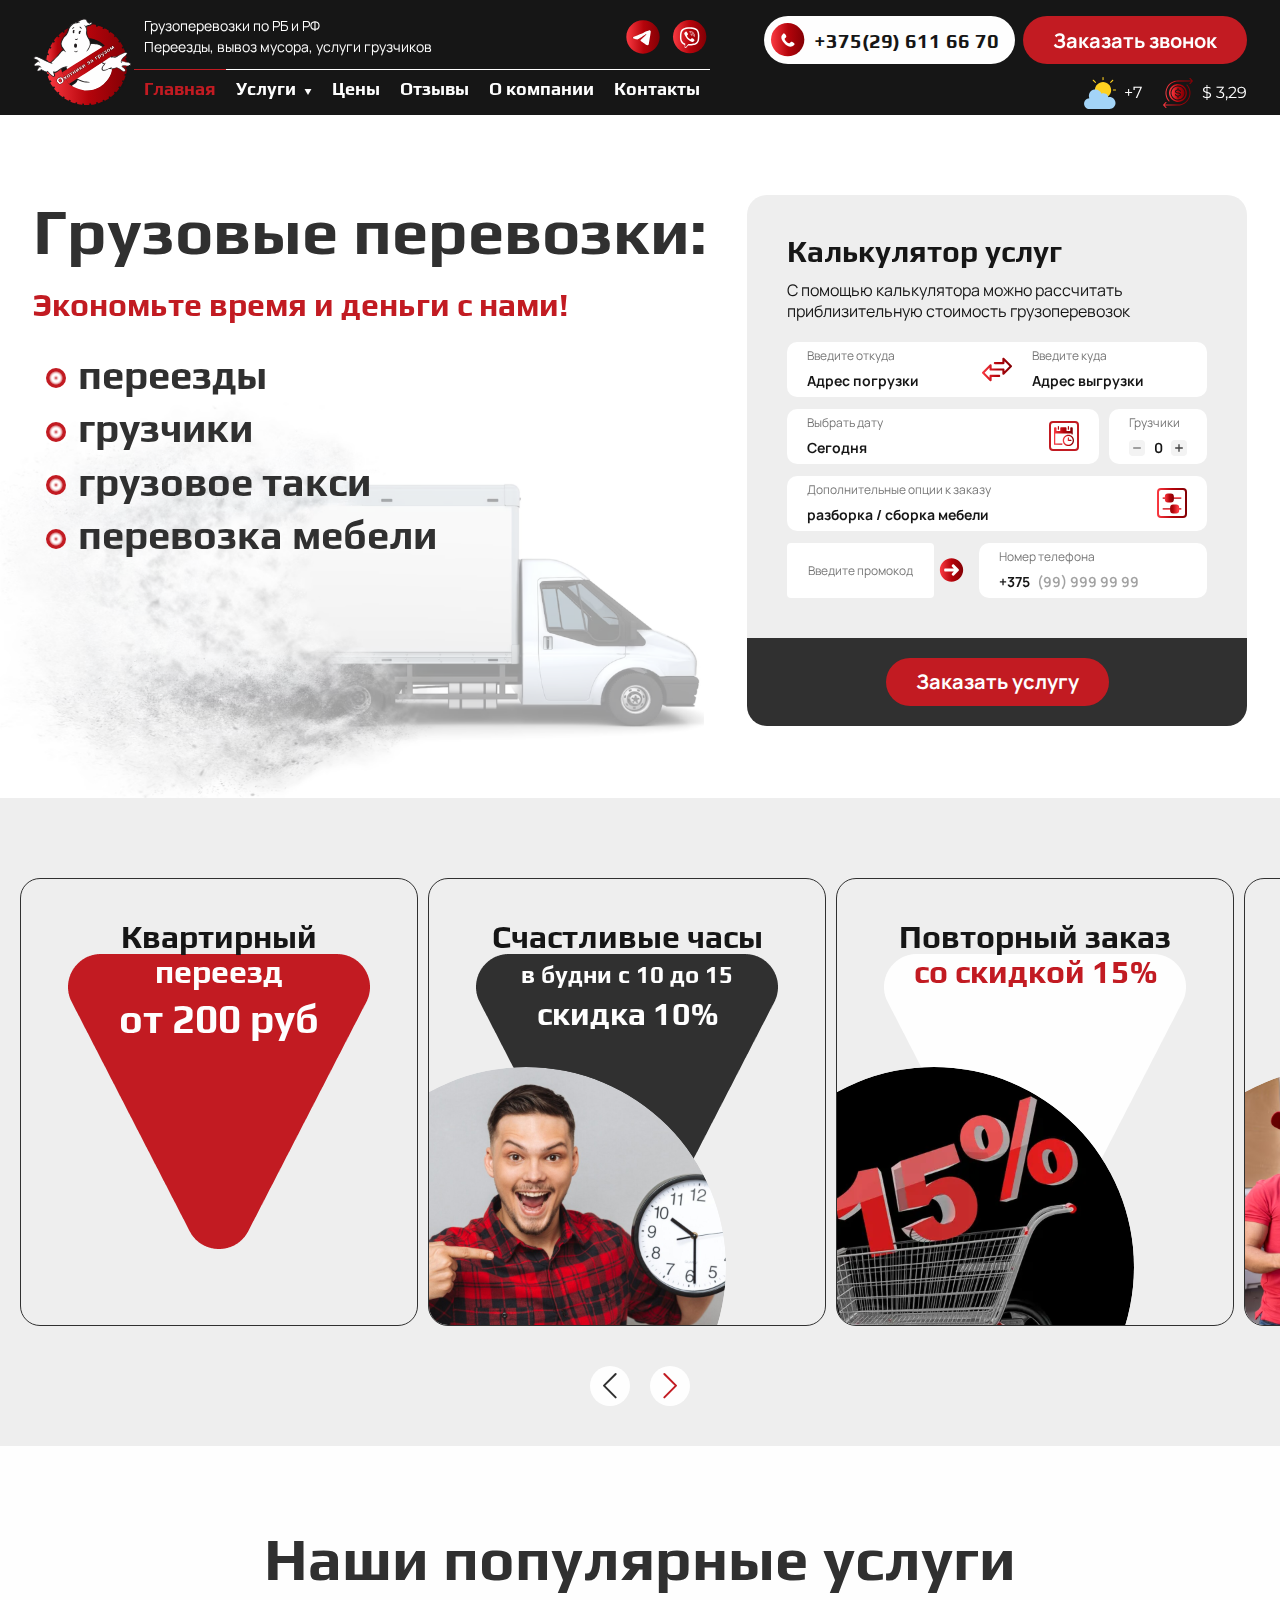
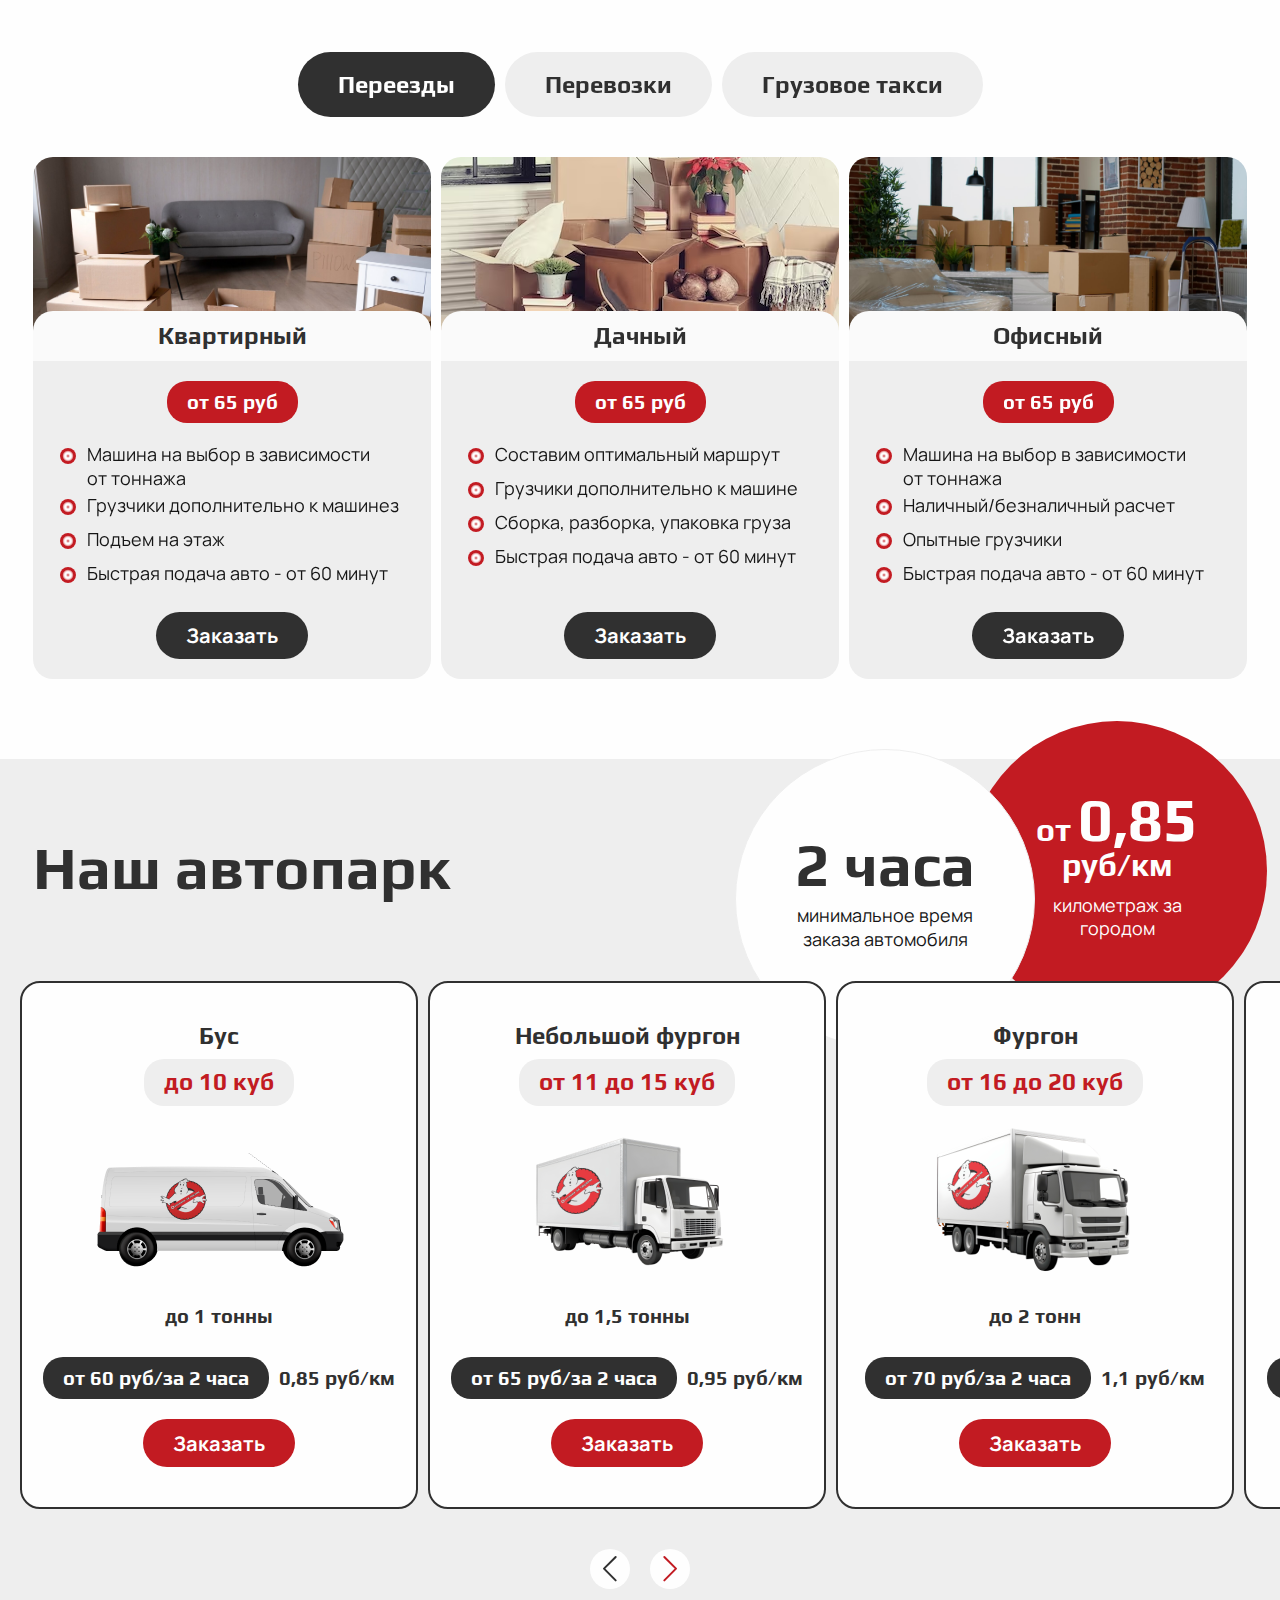
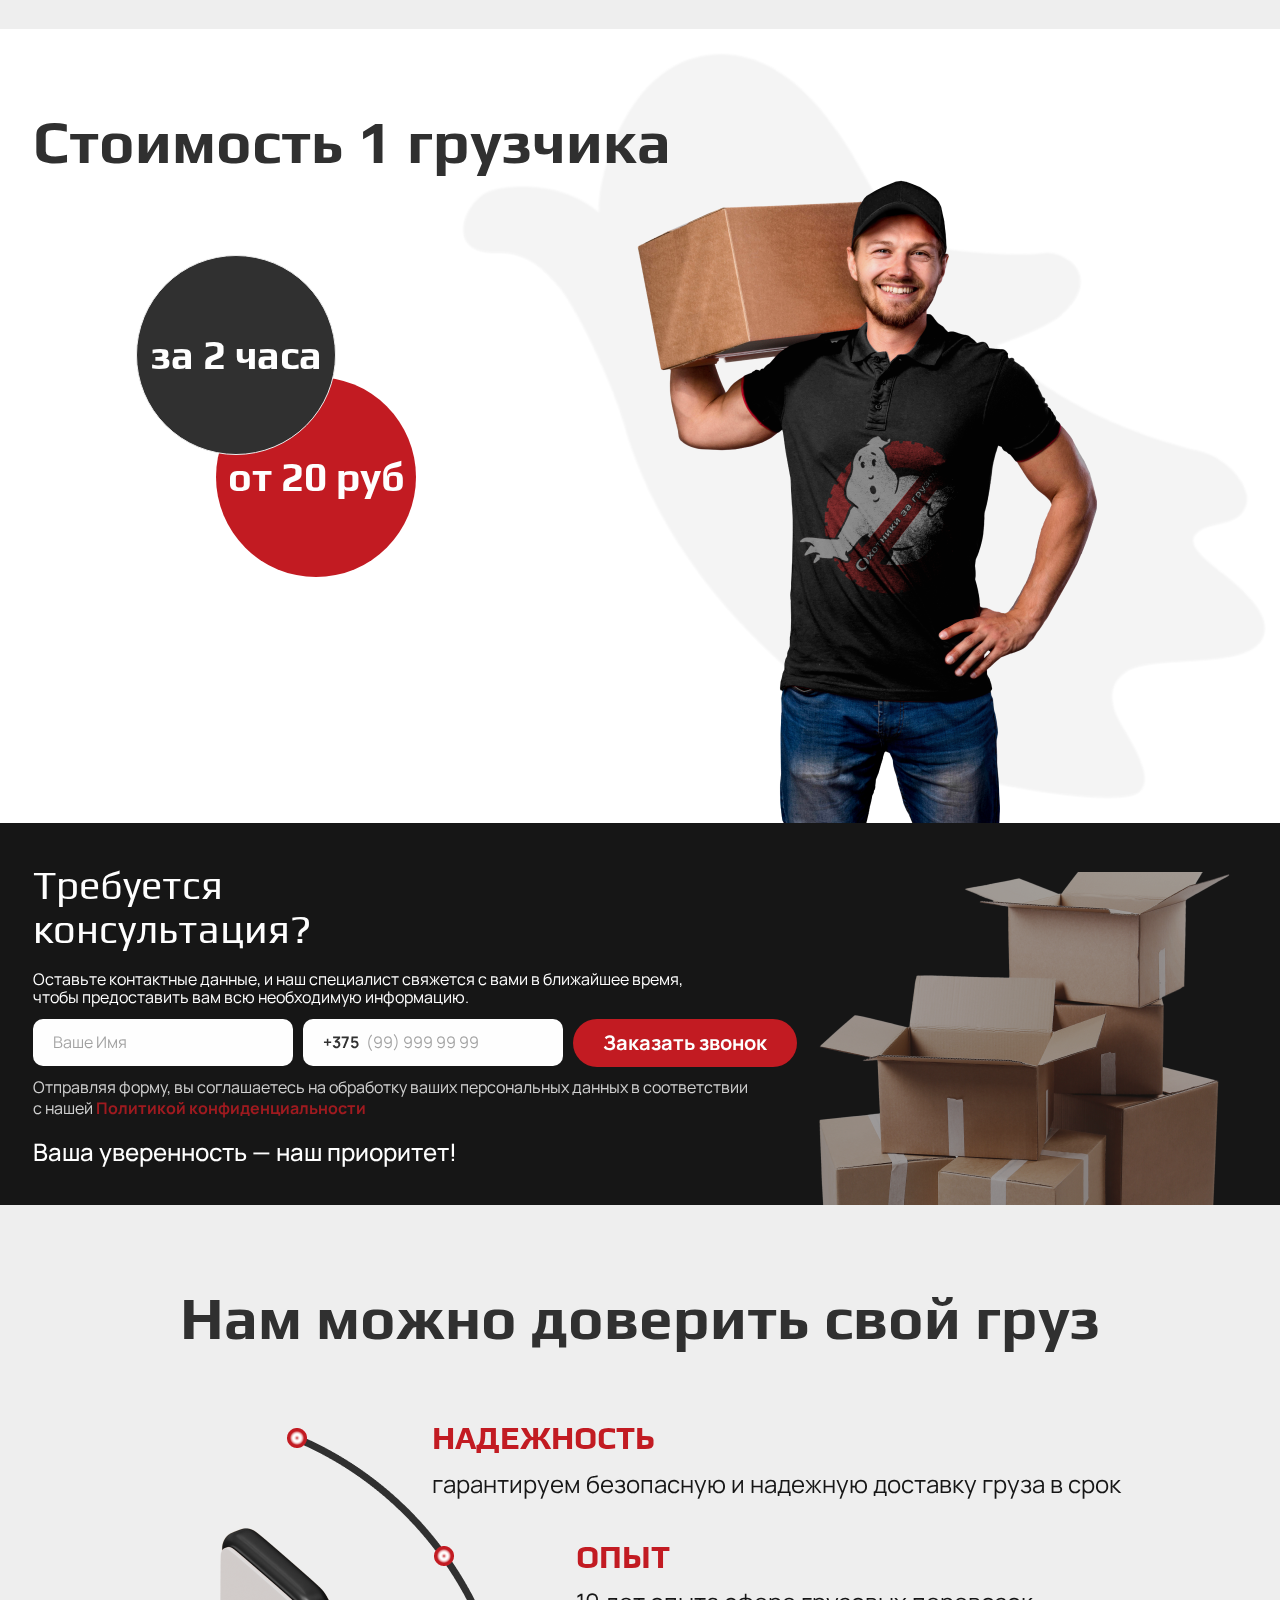
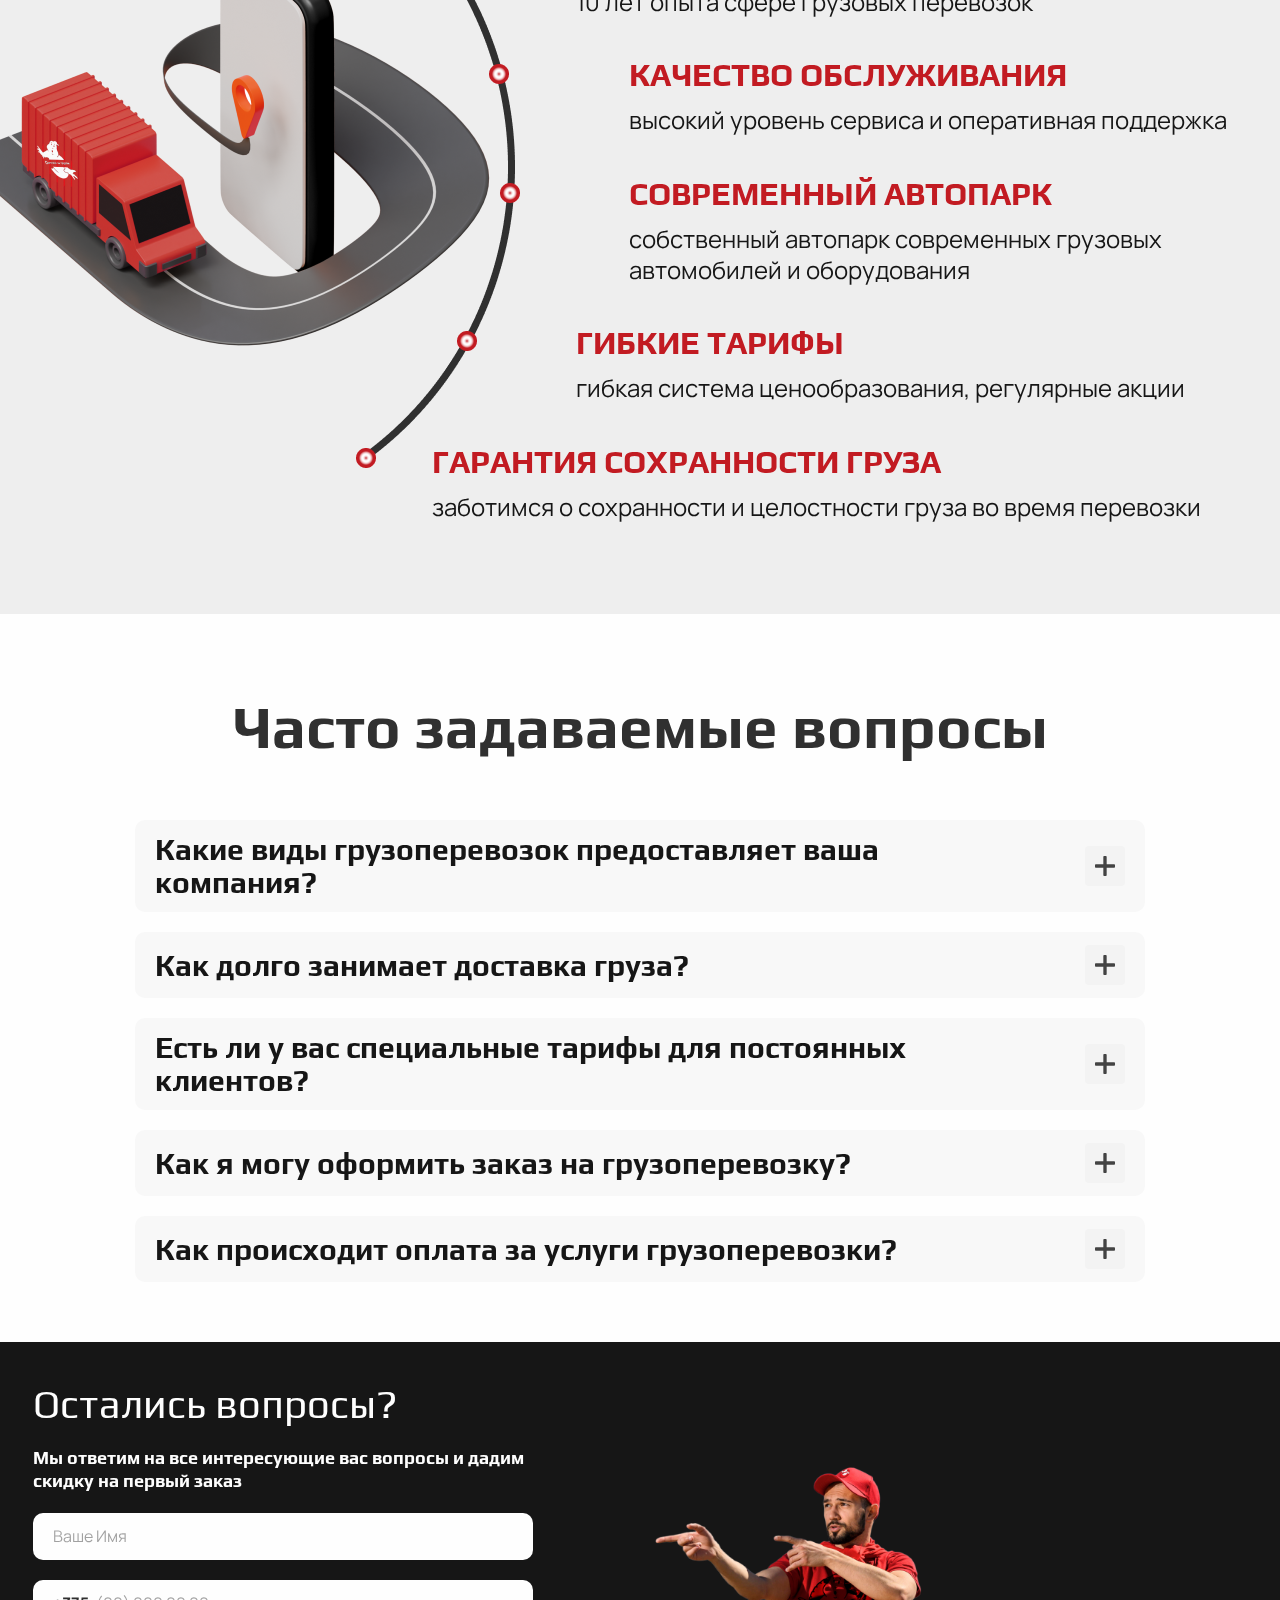
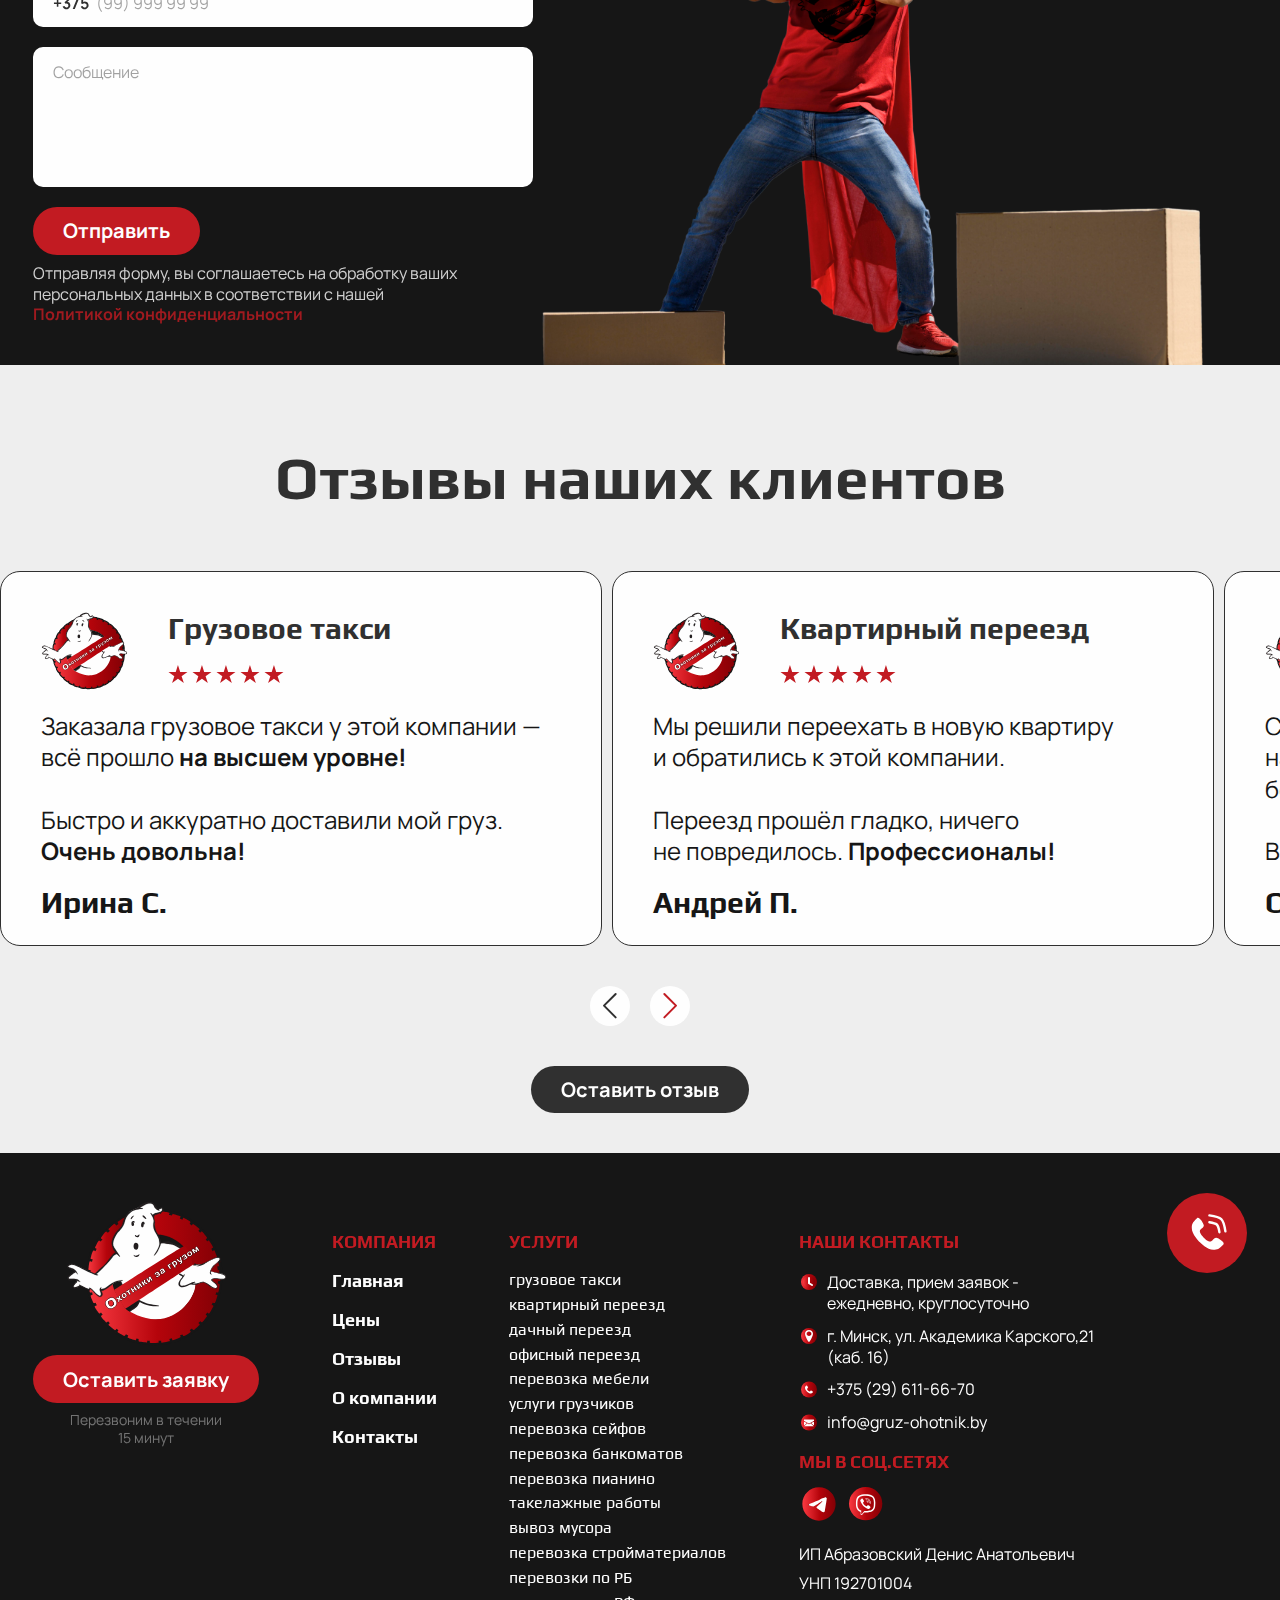
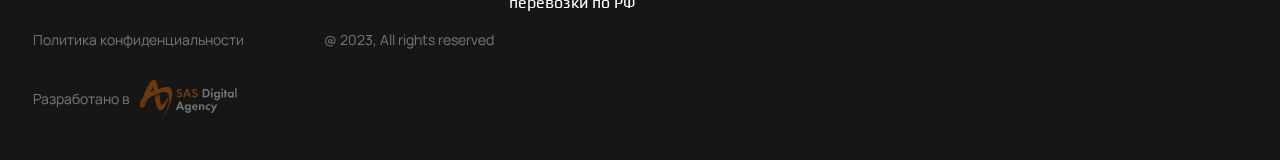
==== index.html @ 865bf5d9 "ready services block  adaptive 1200-768" ====
<!DOCTYPE html>
<html lang="en">
<head>
    <meta charset="UTF-8">
    <meta name="viewport" content="width=device-width, initial-scale=1.0">
    <link rel="stylesheet" href="https://cdn.jsdelivr.net/npm/swiper@11/swiper-bundle.min.css"/>
    <link rel="stylesheet" type="text/css" href="https://cdn.jsdelivr.net/npm/daterangepicker/daterangepicker.css"/>
    <link rel="stylesheet" href="css/common.css">
    <link rel="stylesheet" href="css/common-blocks.css">
    <link rel="stylesheet" href="css/index.css">
    <title>Охотники за грузом | Грузовые перевозки</title>
</head>
<body>
    <header class="header header-desktop">
        <div class="header__wrapper container">
            <div class="header__block-left">
                <a href="index.html" class="logo">
                    <img src="img/logos/logo.svg" alt="logo icon">
                </a>
                <div class="menu__block">
                    <div class="menu__block-top">
                        <div class="header__titles">
                            <h2 class="header-title">Грузоперевозки по РБ и РФ</h2>
                            <h2 class="header-title">Переезды, вывоз мусора, услуги грузчиков</h2>
                        </div>
                        <div class="messengers">
                            <a class="messenger-icon" href="">
                                <img src="img/logos/telegram.svg" alt="telegram logo">
                            </a>
                            <a class="messenger-icon" href="">
                                <img src="img/logos/viber.svg" alt="viber logo">
                            </a>
                        </div>
                    </div>
                    <nav class="menu">
                        <ul class="menu__list">
                            <li class="menu__list-item active"><a href="index.html">Главная</a></li>
                            <li class="menu__list-item service-menu-item">
                                <a href="">Услуги</a>
                                <div class="submenu">
                                    <ul class="submenu__list">
                                        <li class="submenu__list-item title-item"><a href="">Переезды</a></li>
                                        <li class="submenu__list-item"><a href="pereezd.html">Квартирный</a></li>
                                        <li class="submenu__list-item"><a href="">Дачный </a></li>
                                        <li class="submenu__list-item"><a href="">Офисный </a></li>
                                    </ul>
                                    <ul class="submenu__list">
                                        <li class="submenu__list-item title-item"><a href="">Перевозка</a></li>
                                        <li class="submenu__list-item"><a href="">Мебели</a></li>
                                        <li class="submenu__list-item"><a href="">Сейфов</a></li>
                                        <li class="submenu__list-item"><a href="">Банкоматов</a></li>
                                        <li class="submenu__list-item"><a href="">Пианино</a></li>
                                        <li class="submenu__list-item"><a href="">Стройматериалов</a></li>
                                        <li class="submenu__list-item"><a href="">Перевозки по РБ</a></li>
                                        <li class="submenu__list-item"><a href="">Перевозки по РФ</a></li>
                                    </ul>
                                    <ul class="submenu__list">
                                        <li class="submenu__list-item title-item"><a href="">Дополнительные услуги</a></li>
                                        <li class="submenu__list-item"><a href="">Грузовое такси</a></li>
                                        <li class="submenu__list-item"><a href="">Услуги грузчиков</a></li>
                                        <li class="submenu__list-item"><a href="">Такелажные работы</a></li>
                                        <li class="submenu__list-item"><a href="">Вывоз мусора</a></li>
                                    </ul>
                                </div>
                            </li>
                            <li class="menu__list-item"><a href="price.html">Цены</a></li>
                            <li class="menu__list-item"><a href="reviews.html">Отзывы</a></li>
                            <li class="menu__list-item"><a href="about.html">О компании</a></li>
                            <li class="menu__list-item"><a href="contacts.html">Контакты</a></li>
                        </ul>
                    </nav>
                </div>
            </div>
            <div class="header__block-right">
                <div class="header__buttons">
                    <a class="phone-btn" href="tel:+375296116670"><button>+375(29) 611 66 70</button></a>
                    <button class="popup-btn red-btn">Заказать звонок</button>
                </div>
                <div class="header__info">
                    <p class="weather info-item">+7</p>
                    <p class="exchange info-item">$ 3,29</p>
                </div>
            </div>
        </div>
    </header>

    <header class="header header-tablet">
        <div class="header__wrapper container">
            <a href="index.html" class="logo">
                <img src="img/logos/logo.svg" alt="logo icon">
            </a>
            <div class="header__content">
                <div class="header__top">
                    <div class="header__titles">
                        <h2 class="header-title">Грузоперевозки по РБ и РФ</h2>
                        <h2 class="header-title">Переезды, вывоз мусора, услуги грузчиков</h2>
                    </div>
                    <div class="messengers">
                        <a class="messenger-icon" href="">
                            <img src="img/logos/telegram.svg" alt="telegram logo">
                        </a>
                        <a class="messenger-icon" href="">
                            <img src="img/logos/viber.svg" alt="viber logo">
                        </a>
                    </div>
                    <div class="header__info">
                        <p class="weather info-item">+7</p>
                        <p class="exchange info-item">$ 3,29</p>
                    </div>
                </div>
                <div class="header__bottom">
                    <div class="header__buttons">
                        <a class="phone-btn" href="tel:+375296116670"><button>+375(29) 611 66 70</button></a>
                        <button class="popup-btn red-btn">Заказать звонок</button>
                    </div>
                    <button class="burger"></button>
                </div>
            </div>
        </div>
    </header>

    <main>
        <section class="promo">
            <div class="container title-tablets">
                <h1 class="title promo-title">Грузовые перевозки:</h1>
                <h2 class="promo-subtitle">Экономьте время и деньги с нами!</h2>
            </div>
            <div class="promo__wrapper container">
                <div class="promo__content">
                    <div class="promo-titles">
                        <h1 class="title promo-title">Грузовые перевозки:</h1>
                        <h2 class="promo-subtitle">Экономьте время и деньги с нами!</h2>
                    </div>
                    <ul class="promo-services__list">
                        <li class="promo-services__list-item">переезды</li>
                        <li class="promo-services__list-item">грузчики</li>
                        <li class="promo-services__list-item">грузовое такси</li>
                        <li class="promo-services__list-item">перевозка мебели</li>
                    </ul>
                </div>
                <div class="calc">
                    <div class="calc-top">
                        <h2 class="calc-title">Калькулятор услуг</h2>
                        <p class="calc-descr">С помощью калькулятора можно рассчитать приблизительную стоимость грузоперевозок</p>
                        <form class="calc-form" action="">
                            <div class="calc-form__block addresses-block">
                                <div class="input__block from__block">
                                    <p class="input-title">Введите откуда</p>
                                    <input class="input-value input-from" type="text" placeholder="Адрес погрузки">
                                </div>
                                <div class="arrow__block">
                                    <img class="arrow__block-img" src="img/common-blocks/calc/reverse-arrow.svg" alt="reverse arrow icon">
                                </div>
                                <div class="input__block to__block">
                                    <p class="input-title">Введите куда</p>
                                    <input class="input-value input-to" type="text" placeholder="Адрес выгрузки">
                                </div>
                            </div>
                            <div class="calc-form__block parameters-block">
                                <div class="input__block data-input">
                                    <p class="input-title">Выбрать дату</p>
                                    <input class="input-value data-value" type="text" value="Сегодня" readonly>
                                </div>
                                <div class="input__block">
                                    <p class="input-title">Грузчики</p>
                                    <div class="input-line">
                                        <button type="button" class="calc-minus"><img src="img/common-blocks/calc/minus.svg" alt="minus icon"></button>
                                        <input class="input-value movers-input" type="number" value="0" readonly>
                                        <button type="button" class="calc-plus"><img src="img/common-blocks/calc/plus.svg" alt="plus icon"></button>
                                    </div>
                                </div>
                            </div>
                            <div class="input__block option-input">
                                <p class="input-title">Дополнительные опции к заказу</p>
                                <input class="input-value options-field" type="text" value="разборка / сборка мебели" readonly>

                                <ul class="options__list">
                                    <li class="options__list-item selected">разборка / сборка мебели</li>
                                    <li class="options__list-item">упаковочные материалы</li>
                                    <li class="options__list-item">такелажные работы</li>
                                    <li class="options__list-item">рохля</li>
                                    <li class="options__list-item">гидроборт</li>
                                </ul>
                            </div>
                            <div class="calc-form__block">
                                <div class="promocode__block">
                                    <input class="promocode-input" type="text" placeholder="Введите промокод">
                                    <img class="promocode-arrow" src="img/common-blocks/calc/promocode-arrow.svg" alt="arrow icon">
                                </div>
                                <div class="input__block Номер телефона">
                                    <p class="input-title">Номер телефона</p>
                                    <div class="phone-input-block">
                                        <input type="text" class="input-value phone-code-input" required value="+375">
                                        <input type="tel" class="input-value phone-input" required placeholder="(99) 999 99 99">
                                    </div>
                                </div>
                            </div>
                        </form>
                    </div>
                    <div class="calc-bottom">
                        <button type="submit" class="red-btn">Заказать услугу</button>
                    </div>
                </div>
            </div>

            <div class="burger-menu">
                <ul class="menu__list">
                    <li class="menu__list-item active"><a href="index.html">Главная</a></li>
                    <li class="menu__list-item service-menu-item">
                        <a href="">Услуги</a>
                        <div class="submenu">
                            <ul class="submenu__list">
                                <li class="submenu__list-item title-item"><a href="">Переезды</a></li>
                                <li class="submenu__list-item"><a href="pereezd.html">Квартирный</a></li>
                                <li class="submenu__list-item"><a href="">Дачный </a></li>
                                <li class="submenu__list-item"><a href="">Офисный </a></li>
                            </ul>
                            <ul class="submenu__list">
                                <li class="submenu__list-item title-item"><a href="">Перевозка</a></li>
                                <li class="submenu__list-item"><a href="">Мебели</a></li>
                                <li class="submenu__list-item"><a href="">Сейфов</a></li>
                                <li class="submenu__list-item"><a href="">Банкоматов</a></li>
                                <li class="submenu__list-item"><a href="">Пианино</a></li>
                                <li class="submenu__list-item"><a href="">Стройматериалов</a></li>
                                <li class="submenu__list-item"><a href="">Перевозки по РБ</a></li>
                                <li class="submenu__list-item"><a href="">Перевозки по РФ</a></li>
                            </ul>
                            <ul class="submenu__list">
                                <li class="submenu__list-item title-item"><a href="">Дополнительные услуги</a></li>
                                <li class="submenu__list-item"><a href="">Грузовое такси</a></li>
                                <li class="submenu__list-item"><a href="">Услуги грузчиков</a></li>
                                <li class="submenu__list-item"><a href="">Такелажные работы</a></li>
                                <li class="submenu__list-item"><a href="">Вывоз мусора</a></li>
                            </ul>
                        </div>
                    </li>
                    <li class="menu__list-item"><a href="price.html">Цены</a></li>
                    <li class="menu__list-item"><a href="reviews.html">Отзывы</a></li>
                    <li class="menu__list-item"><a href="about.html">О компании</a></li>
                    <li class="menu__list-item"><a href="contacts.html">Контакты</a></li>
                    <a class="phone-btn" href="tel:+375296116670"><button>+375(29) 611 66 70</button></a>
                    <div class="messengers">
                        <a class="messenger-icon" href="">
                            <img src="img/logos/telegram.svg" alt="telegram logo">
                        </a>
                        <a class="messenger-icon" href="">
                            <img src="img/logos/viber.svg" alt="viber logo">
                        </a>
                    </div>
                </ul>
            </div>
        </section>
        <section class="stock">
            <div class="swiper stock-swiper right-swiper">
                <div class="swiper-wrapper">
                    <div class="swiper-slide stock-card triangle-red">
                        <h2 class="stock-card-title">Квартирный <br> <span class="white">переезд</span></h2>
                        <p class="stock-card-descr big">от 200 руб</p>
                        <img class="slide-img" src="img/index/stock/slide-1.svg" alt="">
                    </div>
                    <div class="swiper-slide stock-card triangle-black">
                        <h2 class="stock-card-title">Счастливые часы</h2>
                        <p class="stock-card-descr small">в будни с 10 до 15</p>
                        <p class="stock-card-descr medium">скидка 10%</p>
                        <img class="slide-img" src="img/index/stock/slide-2.svg" alt="">
                    </div>
                    <div class="swiper-slide stock-card triangle-white">
                        <h2 class="stock-card-title">Повторный заказ <br> <span class="red">со скидкой 15%</span></h2>
                        <img class="slide-img" src="img/index/stock/slide-3.svg" alt="">
                    </div>
                    <div class="swiper-slide stock-card triangle-white">
                        <h2 class="stock-card-title">Грузчики включены в стоимость</h2>
                        <img class="slide-img" src="img/index/stock/slide-4.svg" alt="">
                    </div>
                    <div class="swiper-slide stock-card triangle-red">
                        <h2 class="stock-card-title">Бесплатная <span class="white">страховка груза</span></h2>
                        <img class="slide-img" src="img/index/stock/slide-5.svg" alt="">
                    </div>
                </div>
            </div>
            <div class="navigation">
                <img class="stock-swiper-left navigation-btn" src="img/slider/arrow-left.svg" alt="arow icon">
                <img class="stock-swiper-right navigation-btn" src="img/slider/arrow-right.svg" alt="arow icon">
            </div>
        </section>
        <section class="services">
            <h2 class="title services-title">Наши популярные услуги</h2>
            <ul class="services__tabs">
                <li class="services-tab active" data-tab="#moving">Переезды</li>
                <li class="services-tab" data-tab="#transportation">Перевозки</li>
                <li class="services-tab" data-tab="#taxi">Грузовое такси</li>
            </ul>
            <div class="services-content__wrapper">
                <div class="services-content__block active" id="moving">
                    <div class="services-card">
                        <img class="services-card-img" src="img/index/services/card-1.png" alt="card image">
                        <div class="services-card-title__block">
                            <h3 class="services-card-title">Квартирный</h3>
                        </div>
                        <div class="services-card__content">
                            <div class="content-header">
                                <div class="services-card-price">от 65 руб</div>
                                <ul class="services-card__list">
                                    <li class="services-card__list-item">Машина на выбор в зависимости от тоннажа</li>
                                    <li class="services-card__list-item">Грузчики дополнительно к машинез</li>
                                    <li class="services-card__list-item">Подъем на этаж</li>
                                    <li class="services-card__list-item">Быстрая подача авто - от 60 минут</li>
                                </ul>
                            </div>
                            <button class="services-card-btn popup-btn">Заказать</button>
                        </div>
                    </div>
                    <div class="services-card">
                        <img class="services-card-img" src="img/index/services/card-2.png" alt="card image">
                        <div class="services-card-title__block">
                            <h3 class="services-card-title">Дачный</h3>
                        </div>
                        <div class="services-card__content">
                            <div class="content-header">
                                <div class="services-card-price">от 65 руб</div>
                                <ul class="services-card__list">
                                    <li class="services-card__list-item">Составим оптимальный маршрут</li>
                                    <li class="services-card__list-item">Грузчики дополнительно к машине</li>
                                    <li class="services-card__list-item">Сборка, разборка, упаковка груза</li>
                                    <li class="services-card__list-item">Быстрая подача авто - от 60 минут</li>
                                </ul>
                            </div>
                            <button class="services-card-btn popup-btn">Заказать</button>
                        </div>
                    </div>
                    <div class="services-card">
                        <img class="services-card-img" src="img/index/services/card-3.png" alt="card image">
                        <div class="services-card-title__block">
                            <h3 class="services-card-title">Офисный</h3>
                        </div>
                        <div class="services-card__content">
                            <div class="content-header">
                                <div class="services-card-price">от 65 руб</div>
                                <ul class="services-card__list">
                                    <li class="services-card__list-item">Машина на выбор в зависимости от тоннажа</li>
                                    <li class="services-card__list-item">Наличный/безналичный расчет</li>
                                    <li class="services-card__list-item">Опытные грузчики</li>
                                    <li class="services-card__list-item">Быстрая подача авто - от 60 минут</li>
                                </ul>
                            </div>
                            <button class="services-card-btn popup-btn">Заказать</button>
                        </div>
                    </div>
                </div>
                <div class="services-content__block" id="transportation">
                    <div class="services-card">
                        <img class="services-card-img" src="img/index/services/card-4.png" alt="card image">
                        <div class="services-card-title__block">
                            <h3 class="services-card-title">Перевозки по РБ</h3>
                        </div>
                        <div class="services-card__content">
                            <div class="content-header">
                                <div class="services-card-price">от 65 руб</div>
                                <ul class="services-card__list">
                                    <li class="services-card__list-item">Цены ниже, чем у конкурентов</li>
                                    <li class="services-card__list-item">Перевозка любых грузов</li>
                                    <li class="services-card__list-item">Дополнительные услуги</li>
                                    <li class="services-card__list-item">Быстрая подача авто - от 60 минут</li>
                                </ul>
                            </div>
                            <button class="services-card-btn popup-btn">Заказать</button>
                        </div>
                    </div>
                    <div class="services-card">
                        <img class="services-card-img" src="img/index/services/card-5.png" alt="card image">
                        <div class="services-card-title__block">
                            <h3 class="services-card-title">Перевозки по РФ</h3>
                        </div>
                        <div class="services-card__content">
                            <div class="content-header">
                                <div class="services-card-price">от 65 руб</div>
                                <ul class="services-card__list">
                                    <li class="services-card__list-item">Цены ниже, чем у конкурентов</li>
                                    <li class="services-card__list-item">Перевозка любых грузов</li>
                                    <li class="services-card__list-item">Дополнительные услуги</li>
                                    <li class="services-card__list-item">Составим оптимальный маршрут</li>
                                </ul>
                            </div>
                            <button class="services-card-btn popup-btn">Заказать</button>
                        </div>
                    </div>
                    <div class="services-card">
                        <img class="services-card-img" src="img/index/services/card-6.png" alt="card image">
                        <div class="services-card-title__block">
                            <h3 class="services-card-title">Перевозка мебели</h3>
                        </div>
                        <div class="services-card__content">
                            <div class="content-header">
                                <div class="services-card-price">от 60 руб</div>
                                <ul class="services-card__list">
                                    <li class="services-card__list-item">Подъем на этаж</li>
                                    <li class="services-card__list-item">Машина на выбор в зависимости от тоннажа</li>
                                    <li class="services-card__list-item">Грузчики дополнительно к машине</li>
                                    <li class="services-card__list-item">Сборка, разборка, упаковка</li>
                                </ul>
                            </div>
                            <button class="services-card-btn popup-btn">Заказать</button>
                        </div>
                    </div>
                </div>
                <div class="services-content__block" id="taxi">
                    <div class="services-card">
                        <img class="services-card-img" src="img/index/services/card-7.png" alt="card image">
                        <div class="services-card-title__block">
                            <h3 class="services-card-title">Грузовое такси</h3>
                        </div>
                        <div class="services-card__content">
                            <div class="content-header">
                                <div class="services-card-price">от 60 руб</div>
                                <ul class="services-card__list">
                                    <li class="services-card__list-item">Скоростная подача авто</li>
                                    <li class="services-card__list-item">Опытные водители и грузчики</li>
                                    <li class="services-card__list-item">Грузчики от 20 руб/час</li>
                                    <li class="services-card__list-item">Сборка, разборка, упаковка груза</li>
                                </ul>
                            </div>
                            <button class="services-card-btn popup-btn">Заказать</button>
                        </div>
                    </div>
                </div>
            </div>

        </section>
        <section class="auto">
            <div class="container">
                <h2 class="title auto-title">Наш автопарк</h2>
                <div class="auto__info">
                    <div class="auto-circle white">
                        <h3 class="auto-circle-title black"><span>2 часа</span></h3>
                        <p class="auto-circle-descr black">минимальное время заказа автомобиля</p>
                    </div>
                    <div class="auto-circle red">
                        <h3 class="auto-circle-title white">от <span>0,85</span> <br> руб/км</h3>
                        <p class="auto-circle-descr white">километраж за городом</p>
                    </div>
                </div>
            </div>
            <div class="swiper auto-swiper right-swiper">
                <div class="swiper-wrapper">
                    <div class="swiper-slide auto-card">
                        <div class="auto-card-top">
                            <h3 class="auto-card-title card-top-text">Бус</h3>
                            <div class="auto-card-volume card-top-text">до 10 куб</div>
                        </div>
                        <img class="auto-card-photo" src="img/auto/item-1.png" alt="auto photo">
                        <p class="auto-card-weight">до 1 тонны</p>
                        <div class="auto-card-price__block">
                            <div class="price-from price-text">от 60 руб/за 2 часа</div>
                            <div class="price-km price-text">0,85 руб/км</div>
                        </div>
                        <button class="red-btn popup-btn">Заказать</button>
                    </div>
                    <div class="swiper-slide auto-card">
                        <div class="auto-card-top">
                            <h3 class="auto-card-title card-top-text">Небольшой фургон</h3>
                            <div class="auto-card-volume card-top-text">от 11 до 15 куб</div>
                        </div>
                        <img class="auto-card-photo" src="img/auto/item-2.png" alt="auto photo">
                        <p class="auto-card-weight">до 1,5 тонны</p>
                        <div class="auto-card-price__block">
                            <div class="price-from price-text">от 65 руб/за 2 часа</div>
                            <div class="price-km price-text">0,95 руб/км</div>
                        </div>
                        <button class="red-btn popup-btn">Заказать</button>
                    </div>
                    <div class="swiper-slide auto-card">
                        <div class="auto-card-top">
                            <h3 class="auto-card-title card-top-text">Фургон</h3>
                            <div class="auto-card-volume card-top-text">от 16 до 20 куб</div>
                        </div>
                        <img class="auto-card-photo" src="img/auto/item-3.png" alt="auto photo">
                        <p class="auto-card-weight">до 2 тонн</p>
                        <div class="auto-card-price__block">
                            <div class="price-from price-text">от 70 руб/за 2 часа</div>
                            <div class="price-km price-text">1,1 руб/км</div>
                        </div>
                        <button class="red-btn popup-btn">Заказать</button>
                    </div>
                    <div class="swiper-slide auto-card">
                        <div class="auto-card-top">
                            <h3 class="auto-card-title card-top-text">Фургон</h3>
                            <div class="auto-card-volume card-top-text">от 21 до 25 куб</div>
                        </div>
                        <img class="auto-card-photo" src="img/auto/item-4.png" alt="auto photo">
                        <p class="auto-card-weight">до 2,5 тонн</p>
                        <div class="auto-card-price__block">
                            <div class="price-from price-text">от 120 руб/за 2 часа</div>
                            <div class="price-km price-text">1,3 руб/км</div>
                        </div>
                        <button class="red-btn popup-btn">Заказать</button>
                    </div>
                    <div class="swiper-slide auto-card">
                        <div class="auto-card-top">
                            <h3 class="auto-card-title card-top-text">Фургон</h3>
                            <div class="auto-card-volume card-top-text">от 26 до 30 куб</div>
                        </div>
                        <img class="auto-card-photo" src="img/auto/item-5.png" alt="auto photo">
                        <p class="auto-card-weight">до 3 тонн</p>
                        <div class="auto-card-price__block">
                            <div class="price-from price-text">от 135 руб/за 3 часа</div>
                            <div class="price-km price-text">1,4 руб/км</div>
                        </div>
                        <button class="red-btn popup-btn">Заказать</button>
                    </div>
                    <div class="swiper-slide auto-card">
                        <div class="auto-card-top">
                            <h3 class="auto-card-title card-top-text">5-тонник</h3>
                        </div>
                        <img class="auto-card-photo" src="img/auto/item-6.png" alt="auto photo">
                        <p class="auto-card-weight">5 тонн</p>
                        <div class="auto-card-price__block">
                            <div class="price-from price-text">от 200 руб/за 4 часа</div>
                            <div class="price-km price-text">1,7 руб/км</div>
                        </div>
                        <button class="red-btn popup-btn">Заказать</button>
                    </div>
                    <div class="swiper-slide auto-card">
                        <div class="auto-card-top">
                            <h3 class="auto-card-title card-top-text">Гидроборт + рохля</h3>
                            <div class="auto-card-volume card-top-text">до 40 куб</div>
                        </div>
                        <img class="auto-card-photo" src="img/auto/item-7.png" alt="auto photo">
                        <p class="auto-card-weight">до 1 тонны</p>
                        <div class="auto-card-price__block">
                            <div class="price-from price-text">от 55 руб/за 2 часа</div>
                            <div class="price-km price-text">0,85 руб/км</div>
                        </div>
                        <button class="red-btn popup-btn">Заказать</button>
                    </div>
                </div>
            </div>
            <div class="navigation">
                <img class="auto-swiper-left navigation-btn" src="img/slider/arrow-left.svg" alt="arow icon">
                <img class="auto-swiper-right navigation-btn" src="img/slider/arrow-right.svg" alt="arow icon">
            </div>
        </section>
        <section class="loader-coast">
            <div class="container">
                <h2 class="title loader-coast-title">Стоимость 1 грузчика</h2>
                <img class="loader-coast-bg" src="img/index/loader-coast/bg.png" alt="">
                <div class="loader__info">
                    <div class="loader__circle black">
                        <p class="loader__circle-value">за 2 часа</p>
                    </div>
                    <div class="loader__circle red">
                        <p class="loader__circle-value">от 20 руб</p>
                    </div>
                </div>
            </div>
        </section>
        <section class="consultation black">
            <div class="container">
                <div class="consultation__content">
                    <h2 class="consultation-title consultation-text">Требуется консультация?</h2>
                    <p class="consultation-descr consultation-text">Оставьте контактные данные, и наш специалист свяжется с вами в ближайшее время, чтобы предоставить вам всю необходимую информацию. </p>
                    <form class="consultation-form" action="">
                        <input class="form-input" type="text" placeholder="Ваше Имя">
                        <div class="phone-input-block form-input">
                            <input type="text" class="phone-code-input" required value="+375">
                            <input type="tel" class="phone-input" required placeholder="(99) 999 99 99">
                        </div>
                        <button type="submit" class="red-btn">Заказать звонок</button>
                    </form>
                    <p class="form-agreement consultation-text">Отправляя форму, вы соглашаетесь на обработку ваших персональных данных в соответствии с нашей <a class="link" href="privacy-policy.html">Политикой конфиденциальности</a></p>
                    <p class="slogan">Ваша уверенность — наш приоритет!</p>
                </div>
                <img class="boxes-bg" src="img/common-blocks/boxes.png" alt="">
            </div>
        </section>
        <section class="trust">
            <div class="container">
                <h2 class="title trust-title">Нам можно доверить свой груз</h2>
                <img class="trust-bg" src="img/index/trust/bg.png" alt="">
                <ul class="puncts__list trust__list">
                    <li class="puncts__list-item trust__list-item start">
                        <p class="puncts__list-item-title">Надежность</p>
                        <p class="puncts__list-item-descr">гарантируем <span>безопасную и надежную доставку</span> груза в срок</p>
                    </li>
                    <li class="puncts__list-item trust__list-item center">
                        <p class="puncts__list-item-title">Опыт</p>
                        <p class="puncts__list-item-descr"><span>10 лет опыта</span> сфере грузовых перевозок</p>
                    </li>
                    <li class="puncts__list-item trust__list-item end">
                        <p class="puncts__list-item-title">Качество обслуживания</p>
                        <p class="puncts__list-item-descr"><span>высокий уровень</span> сервиса и оперативная поддержка</p>
                    </li>
                    <li class="puncts__list-item trust__list-item end">
                        <p class="puncts__list-item-title">Современный автопарк</p>
                        <p class="puncts__list-item-descr"><span>собственный автопарк</span> современных грузовых автомобилей и оборудования</p>
                    </li>
                    <li class="puncts__list-item trust__list-item center">
                        <p class="puncts__list-item-title">Гибкие тарифы</p>
                        <p class="puncts__list-item-descr">гибкая система ценообразования, регулярные <span>акции</span></p>
                    </li>
                    <li class="puncts__list-item trust__list-item start">
                        <p class="puncts__list-item-title">Гарантия сохранности груза</p>
                        <p class="puncts__list-item-descr"><span>заботимся</span> о сохранности и целостности груза во время перевозки</p>
                    </li>
                </ul>
            </div>
        </section>
        <section class="faq">
            <div class="container">
                <h2 class="title faq-title">Часто задаваемые вопросы</h2>
                <div class="collapse">
                    <div class="collapse__block">
                        <div class="collapse__block__wrapper">
                            <h3 class="collapse__block-title">Какие виды грузоперевозок предоставляет ваша компания?</h3>
                            <button class="collapse__block-trigger"></button>
                        </div>
                        <p class="collapse__block-text">
                            Lorem ipsum dolor sit amet consectetur adipisicing elit. Eos, delectus? Labore quasi soluta, cumque quo praesentium saepe. Quis, laborum saepe ducimus corrupti, aspernatur illo veniam nam labore tenetur voluptates odio?
                        </p>
                    </div>
                    <div class="collapse__block">
                        <div class="collapse__block__wrapper">
                            <h3 class="collapse__block-title">Как долго занимает доставка груза?</h3>
                            <button class="collapse__block-trigger"></button>
                        </div>
                        <p class="collapse__block-text">
                            Сроки доставки зависят от расстояния и типа грузоперевозки. Мы предоставим вам точную информацию при оформлении заказа
                        </p>
                    </div>
                    <div class="collapse__block">
                        <div class="collapse__block__wrapper">
                            <h3 class="collapse__block-title">Есть ли у вас специальные тарифы для постоянных клиентов?</h3>
                            <button class="collapse__block-trigger"></button>
                        </div>
                        <p class="collapse__block-text">
                            Lorem ipsum dolor sit amet consectetur adipisicing elit. Ad illum iure accusantium blanditiis iusto voluptatum animi numquam voluptates, saepe, perspiciatis deserunt ratione inventore voluptate assumenda sequi, temporibus quas. Ipsam, recusandae.
                        </p>
                    </div>
                    <div class="collapse__block">
                        <div class="collapse__block__wrapper">
                            <h3 class="collapse__block-title">Как я могу оформить заказ на грузоперевозку?</h3>
                            <button class="collapse__block-trigger"></button>
                        </div>
                        <p class="collapse__block-text">
                            Lorem, ipsum dolor sit amet consectetur adipisicing elit. Unde minima impedit excepturi praesentium, consectetur asperiores iusto placeat in non deleniti necessitatibus ex ratione architecto dolor iure, corrupti dolores laborum quas.
                        </p>
                    </div>
                    <div class="collapse__block">
                        <div class="collapse__block__wrapper">
                            <h3 class="collapse__block-title">Как происходит оплата за услуги грузоперевозки?</h3>
                            <button class="collapse__block-trigger"></button>
                        </div>
                        <p class="collapse__block-text">
                            Lorem ipsum dolor sit amet, consectetur adipisicing elit. Explicabo fuga consequatur ad ut nemo quaerat repudiandae, debitis eos optio vero consectetur dolor, voluptate sint rem omnis tempore magni dolorum est.
                        </p>
                    </div>
                </div>
            </div>
        </section>
        <section class="consultation black consultation-big">
            <div class="container">
                <div class="consultation__content">
                    <h2 class="consultation-title consultation-text">Остались вопросы?</h2>
                    <p class="consultation-answer">Мы ответим на все интересующие вас вопросы и дадим скидку на первый заказ</p>
                    <form class="consultation-form" action="">
                        <input class="form-input" type="text" placeholder="Ваше Имя">
                        <div class="phone-input-block form-input">
                            <input type="text" class="phone-code-input" required value="+375" placeholder="+375">
                            <input type="tel" class="phone-input" required placeholder="(99) 999 99 99">
                        </div>
                        <textarea class="form-message form-input" placeholder="Сообщение"></textarea>
                        <button type="submit" class="red-btn">Отправить</button>
                    </form>
                    <p class="form-agreement consultation-text">Отправляя форму, вы соглашаетесь на обработку ваших персональных данных в соответствии с нашей <a class="link" href="privacy-policy.html">Политикой конфиденциальности</a></p>
                </div>
            </div>
            <img class="consultation-man" src="img/common-blocks/consultation-man.png" alt="">
        </section>
        <section class="reviews">
            <h2 class="title reviews-title">Отзывы наших клиентов</h2>
            <div class="swiper reviews-swiper">
                <div class="swiper-wrapper">
                    <div class="swiper-slide review-card">
                        <div class="review-card__top">
                            <img class="review-card-ava" src="img/common-blocks/ava.svg" alt="">
                            <div class="review-card__block">
                                <h3 class="review-card-title">Грузовое такси</h3>
                                <div class="review-card__stars">
                                    <img class="review-card-star" src="img/common-blocks/star.svg" alt="">
                                    <img class="review-card-star" src="img/common-blocks/star.svg" alt="">
                                    <img class="review-card-star" src="img/common-blocks/star.svg" alt="">
                                    <img class="review-card-star" src="img/common-blocks/star.svg" alt="">
                                    <img class="review-card-star" src="img/common-blocks/star.svg" alt="">
                                </div>
                            </div>
                        </div>
                        <p class="review-card-text">
                            Заказала грузовое такси у этой компании — всё прошло <span>на высшем уровне!</span> <br> <br>
                            Быстро и аккуратно доставили мой груз. <span>Очень довольна!</span>
                        </p>
                        <p class="review-card-name">Ирина С.</p>
                    </div>
                    <div class="swiper-slide review-card">
                        <div class="review-card__top">
                            <img class="review-card-ava" src="img/common-blocks/ava.svg" alt="">
                            <div class="review-card__block">
                                <h3 class="review-card-title">Квартирный переезд</h3>
                                <div class="review-card__stars">
                                    <img class="review-card-star" src="img/common-blocks/star.svg" alt="">
                                    <img class="review-card-star" src="img/common-blocks/star.svg" alt="">
                                    <img class="review-card-star" src="img/common-blocks/star.svg" alt="">
                                    <img class="review-card-star" src="img/common-blocks/star.svg" alt="">
                                    <img class="review-card-star" src="img/common-blocks/star.svg" alt="">
                                </div>
                            </div>
                        </div>
                        <p class="review-card-text">
                            Мы решили переехать в новую квартиру и обратились к этой компании. <br> <br>
                            Переезд прошёл гладко, ничего не повредилось. <span>Профессионалы!</span>
                        </p>
                        <p class="review-card-name">Андрей П.</p>
                    </div>
                    <div class="swiper-slide review-card">
                        <div class="review-card__top">
                            <img class="review-card-ava" src="img/common-blocks/ava.svg" alt="">
                            <div class="review-card__block">
                                <h3 class="review-card-title">Офисный переезд</h3>
                                <div class="review-card__stars">
                                    <img class="review-card-star" src="img/common-blocks/star.svg" alt="">
                                    <img class="review-card-star" src="img/common-blocks/star.svg" alt="">
                                    <img class="review-card-star" src="img/common-blocks/star.svg" alt="">
                                    <img class="review-card-star" src="img/common-blocks/star.svg" alt="">
                                    <img class="review-card-star" src="img/common-blocks/star.svg" alt="">
                                </div>
                            </div>
                        </div>
                        <p class="review-card-text">
                            Сотрудники компании помогли нам организовать переезд офиса без простоев в работе. <br> <br>
                            Все сделано <span>оперативно и качественно.</span>
                        </p>
                        <p class="review-card-name">Ольга М.</p>
                    </div>
                    <div class="swiper-slide review-card">
                        <div class="review-card__top">
                            <img class="review-card-ava" src="img/common-blocks/ava.svg" alt="">
                            <div class="review-card__block">
                                <h3 class="review-card-title">Дачный переезд</h3>
                                <div class="review-card__stars">
                                    <img class="review-card-star" src="img/common-blocks/star.svg" alt="">
                                    <img class="review-card-star" src="img/common-blocks/star.svg" alt="">
                                    <img class="review-card-star" src="img/common-blocks/star.svg" alt="">
                                    <img class="review-card-star" src="img/common-blocks/star.svg" alt="">
                                    <img class="review-card-star" src="img/common-blocks/star.svg" alt="">
                                </div>
                            </div>
                        </div>
                        <p class="review-card-text">
                            Спасибо за помощь в переезде на дачу. Это был не самый лёгкий маршрут, но компания справилась на отлично. <br> <br>
                            <span>Рекомендую!</span>
                        </p>
                        <p class="review-card-name">Максим К.</p>
                    </div>
                    <div class="swiper-slide review-card">
                        <div class="review-card__top">
                            <img class="review-card-ava" src="img/common-blocks/ava.svg" alt="">
                            <div class="review-card__block">
                                <h3 class="review-card-title">Грузовое такси</h3>
                                <div class="review-card__stars">
                                    <img class="review-card-star" src="img/common-blocks/star.svg" alt="">
                                    <img class="review-card-star" src="img/common-blocks/star.svg" alt="">
                                    <img class="review-card-star" src="img/common-blocks/star.svg" alt="">
                                    <img class="review-card-star" src="img/common-blocks/star.svg" alt="">
                                    <img class="review-card-star" src="img/common-blocks/star.svg" alt="">
                                </div>
                            </div>
                        </div>
                        <p class="review-card-text">
                            Заказала грузовое такси для перевозки мебели — всё приехало в целости и сохранности. <br> <br>
                            Очень <span>удобно и доступно по цене.</span>
                        </p>
                        <p class="review-card-name">Андрей П.</p>
                    </div>
                </div>
            </div>
            <div class="navigation">
                <img class="reviews-swiper-left navigation-btn" src="img/slider/arrow-left.svg" alt="arow icon">
                <img class="reviews-swiper-right navigation-btn" src="img/slider/arrow-right.svg" alt="arow icon">
            </div>
            <a href="reviews.html" class="review-btn-link"><button class="review-btn">Оставить отзыв</button></a>
        </section>
    </main>

    <footer class="footer">
        <div class="container">
            <div class="footer__wrapper">
                <div class="footer__block">
                    <a class="big-logo" href="index.html">
                        <img src="img/logos/logo-big.svg" alt="big logo icon">
                    </a>
                    <button class="popup-btn red-btn">Оставить заявку</button>
                    <p class="footer-promise footer-info-item">Перезвоним в течении 15 минут </p>
                </div>
                <nav class="footer-menu footer-margin">
                    <ul class="footer-menu__list">
                        <li class="footer-title">Компания</li>
                        <li class="footer-menu__list-item"><a href="">Главная</a></li>
                        <li class="footer-menu__list-item"><a href="">Цены</a></li>
                        <li class="footer-menu__list-item"><a href="">Отзывы</a></li>
                        <li class="footer-menu__list-item"><a href="">О компании</a></li>
                        <li class="footer-menu__list-item"><a href="">Контакты</a></li>
                    </ul>
                </nav>
                <nav class="footer-services footer-margin">
                    <p class="footer-title">Услуги</p>
                    <ul class="footer-services__list">
                        <li class="footer-services__list-item"><a href="">грузовое такси</a></li>
                        <li class="footer-services__list-item"><a href="">квартирный переезд</a></li>
                        <li class="footer-services__list-item"><a href="">дачный переезд</a></li>
                        <li class="footer-services__list-item"><a href="">офисный переезд</a></li>
                        <li class="footer-services__list-item"><a href="">перевозка мебели</a></li>
                        <li class="footer-services__list-item"><a href="">услуги грузчиков</a></li>
                        <li class="footer-services__list-item"><a href="">перевозка сейфов</a></li>
                        <li class="footer-services__list-item"><a href="">перевозка банкоматов</a></li>
                        <li class="footer-services__list-item"><a href="">перевозка пианино</a></li>
                        <li class="footer-services__list-item"><a href="">такелажные работы</a></li>
                        <li class="footer-services__list-item"><a href="">вывоз мусора</a></li>
                        <li class="footer-services__list-item"><a href="">перевозка стройматериалов</a></li>
                        <li class="footer-services__list-item"><a href=""></a>перевозки по РБ</li>
                        <li class="footer-services__list-item"><a href=""></a>перевозки по РФ</li>
                    </ul>
                </nav>
                <div class="footer-contacts footer-margin">
                    <p class="footer-title">Наши контакты</p>
                    <ul class="footer-contacts__list">
                        <li class="footer-contacts__list-item delivery">Доставка, прием заявок - ежедневно, круглосуточно</li>
                        <li class="footer-contacts__list-item address">г. Минск, ул. Академика Карского,21 <br> (каб. 16)</li>
                        <li class="footer-contacts__list-item phone"><a href="tel:+375296116670">+375 (29) 611-66-70</a></li>
                        <li class="footer-contacts__list-item mail"><a href="mailto:info@gruz-ohotnik.by">info@gruz-ohotnik.by</a></li>
                    </ul>
                    <div class="footer-messengers">
                        <p class="footer-title">мы в соц.сетях</p>
                        <div class="messengers">
                            <a class="messenger-icon" href="">
                                <img src="img/logos/telegram.svg" alt="telegram logo">
                            </a>
                            <a class="messenger-icon" href="">
                                <img src="img/logos/viber.svg" alt="viber logo">
                            </a>
                        </div>
                    </div>
                    <ul class="footer-legal__list">
                        <li class="footer-legal__list-item">ИП Абразовский Денис Анатольевич</li>
                        <li class="footer-legal__list-item"> УНП 192701004</li>
                    </ul>
                </div>
                <a class="footer-call" href="tel:+375296116670">
                    <img src="img/logos/phone-big.svg" alt="big phone icon">
                </a>
            </div>
            <div class="footer-info">
                <a class="footer-info-item" href="privacy-policy.html">Политика конфиденциальности</a>
                <p class="footer-info-item">@ 2023, All rights reserved</p>
            </div>
            <a href="https://sas-company.by/" class="footer-info-item sas-copyright">Разработано в</a>
        </div>
    </footer>

    <div class="overlay modal-popup">
        <div class="popup">
            <button class="close-popup"><img src="img/close.svg" alt="close icon"></button>
            <img class="popup-logo" src="img/popup/logo.svg" alt="">
            <h2 class="title">Закажите обратный звонок</h2>
            <p class="popup-descr">После вашего сообщения оператор свяжется с вами, поможет оформить заказ или проконсультирует</p>
            <form class="popup-form" action="">
                <div class="phone-input-block form-input">
                    <input type="text" class="phone-code-input" required="" value="+375">
                    <input type="tel" class="phone-input" required="" placeholder="(99) 999 99 99">
                </div>
                <p class="form-agreement consultation-text">Отправляя форму, вы соглашаетесь на обработку ваших персональных данных в соответствии с нашей <a class="link" href="privacy-policy.html">Политикой конфиденциальности</a></p>
                <button class="red-btn">Отправить</button>
            </form>
        </div>
    </div>

    <script type="text/javascript" src="https://cdn.jsdelivr.net/jquery/latest/jquery.min.js"></script>
    <script type="text/javascript" src="https://cdn.jsdelivr.net/momentjs/latest/moment.min.js"></script>
    <script type="text/javascript" src="https://cdn.jsdelivr.net/npm/daterangepicker/daterangepicker.min.js"></script>
    <script src="https://cdn.jsdelivr.net/npm/swiper@11/swiper-bundle.min.js"></script>
    <script src="js/common.js"></script>
    <script src="js/jquery.maskedinput.js"></script>
    <script src="js/phonemask.js"></script>
    <script src="js/tabs.js"></script>
    <script src="js/index-page.js"></script>
</body>
</html>
---- css/common.css ----
/* Base styles */

@import url('https://fonts.googleapis.com/css2?family=Manrope:wght@300;400;500;600;700;800&family=Montserrat&family=Play:wght@400;700&display=swap');

*,
*::before,
*::after {
    margin: 0;
    padding: 0;
    box-sizing: border-box;
}

body {
    overflow-x: hidden;
}

input {
    width: 100%;
}

button,
input,
textarea,
select,
option {
    outline: none;
    border: none;
    cursor: pointer;
    background: none;
}

a {
    display: inline-flex;
    text-decoration: none;
}

li a {
    color: inherit;
    font-family: inherit;
}

li {
    display: inline-flex;
    list-style: none;
}

span {
    font-family: inherit;
}

.container {
    max-width: 1254px;
    margin: 0 auto;
    padding: 0 20px;
}

/* COMMON STYLES */

.red-btn {
    height: 48px;
    padding: 0 30px;
    border-radius: 60px;
    background: #C21B22;
    color: #FEFEFE;
    font-family: 'Manrope';
    font-size: 20px;
    font-weight: 700;
    line-height: 105%;
    max-width: fit-content;
}

@media (max-width: 1200px) {
    .red-btn {
        font-size: 16px;
        height: 43px;
        padding: 0 20px;
    }
}

.messengers {
    display: flex;
    gap: 7px;
}

.title {
    color: #303030;
    font-family: 'Play', sans-serif;
    font-size: 60px;
    font-weight: 700;
    line-height: 110%;
}

.title span {
    color: #C21B22;
}

@media (max-width: 1200px) {
    .title {
        font-size: 50px !important;
    }
}

.navigation {
    margin-top: 40px;
    display: flex;
    justify-content: center;
    gap: 20px;
}

.navigation-btn {
    cursor: pointer;
}

@media (max-width: 1200px) {
    .navigation {
        margin-top: 20px;
    }
}

.right-swiper {
    max-width: 1567px;
    padding-left: 20px;
    margin: 0 0 0 auto;
}

.puncts__list {
    display: flex;
    flex-direction: column;
    gap: 40px;
}

.puncts__list-item {
    display: flex;
    flex-direction: column;
    gap: 12px;
    align-items: flex-start;
    width: 100%;
}

.puncts__list-item-title {
    color: #C21B22;
    font-family: 'Play', sans-serif;
    font-size: 32px;
    font-weight: 700;
    line-height: 110%;
    text-transform: uppercase;
}

.puncts__list-item-descr {
    color: #161616;
    font-family: 'Manrope', sans-serif;
    font-size: 24px;
    font-weight: 400;
    line-height: 130%;
}

.close-popup {
    display: inline-flex;
    position: absolute;
    top: 40px;
    right: 40px;
}

.form-input {
    width: 100%;
    padding: 0 20px;
    background: #FEFEFE;
    border-radius: 10px;
    color: #303030;
    font-weight: 400;
    font-family: 'Manrope', sans-serif;
    height: 47px;
}

.form-input input {
    color: inherit;
    font-weight: inherit;
    font-family: inherit;
}

.phone-input-block {
    display: flex;
    align-items: center;
    gap: 6px;
}

.phone-code-input {
    font-weight: 700 !important;
    width: 37px;
}

.form-input::placeholder,
.phone-input,
.phone-input::placeholder {
    color: hsla(0, 0%, 9%, .4) !important;
}

.form-input input::placeholder {
    color: hsla(0, 0%, 9%, .4) !important;
}

/* HEADER */

.header {
    padding: 16px 0 6px;
    width: 100%;
    background: #161616;
}

.header__wrapper {
    height: 100%;
    display: flex;
    justify-content: space-between;
    align-items: center;
}

.header__block-left {
    display: flex;
    align-items: center;
    gap: 2px;
}

.menu__block-top {
    padding-left: 10px;
    display: flex;
    align-items: center;
    justify-content: space-between;
}

.header__titles {
    display: flex;
    flex-direction: column;
    gap: 2px;
}

.header-title {
    color: #FEFEFE;
    font-family: 'Manrope', sans-serif;
    font-size: 14px;
    font-weight: 400;
    line-height: 130%;
}

.menu {
    margin-top: 12px;
}

.menu__list {
    display: flex;
}

.menu__list-item {
    color: #FEFEFE;
    font-family: 'Play', sans-serif;
    font-size: 18px;
    font-weight: 700;
    line-height: 105%;
    border-top: 1px solid #FEFEFE;
    transition: .5s all;
}

.menu__list-item > a {
    padding: 10px;
    height: 100%;
    width: 100%;
}

.service-menu-item {
    position: relative;
}

.submenu {
    position: absolute;
    top: 50px;
    padding: 20px;
    border-radius: 0px 0px 20px 20px;
    border: 1px solid #303030;
    background: #FEFEFE;
    display: flex;
    align-items: flex-start;
    opacity: 0;
    z-index: -1;
    transition: .3s all;
    pointer-events: none;
}

.submenu.active {
    opacity: 1;
    z-index: 5;
    pointer-events: all;
}

.submenu__list {
    padding: 10px 20px 20px 20px;
    display: flex;
    flex-direction: column;
    gap: 8px;
}

.submenu__list-item {
    color: #161616;
    font-family: 'Manrope', sans-serif;
    font-size: 14px;
    font-weight: 400;
    line-height: 130%;
}

.submenu__list-item.title-item {
    color: #C21B22;
    font-family: 'Play', sans-serif;
    font-size: 18px;
    font-weight: 700;
    line-height: 105%;
    white-space: nowrap;
}

.service-menu-item a {
    display: flex;
    align-items: center;
    gap: 8px;
}

.service-menu-item>a::after {
    content: "";
    width: 8px;
    height: 15px;
    background: url(../img/header/menu-arrow.svg);
}

.service-menu-item.active>a::after {
    background: url(../img/header/menu-arrow-active.svg);
}

.menu__list-item.active,
.menu__list-item:hover {
    border-top: 1px solid #C21B22;
    color: #C21B22;
}

.header__buttons {
    display: flex;
    gap: 8px;
    align-items: center;
}

.phone-btn button{
    height: 48px;
    color: #161616;
    font-family: 'Play', sans-serif;
    font-size: 20px;
    font-weight: 700;
    line-height: 105%;
    border-radius: 60px;
    background: #FEFEFE;
    padding: 0 16px 0 50px;
    position: relative;
}

.phone-btn button::before {
    content: "";
    position: absolute;
    left: 4px;
    top: 50%;
    transform: translateY(-50%);
    width: 40px;
    height: 40px;
    background: url(../img/logos/phone.svg);
}

.header__info {
    margin-top: 13px;
    width: 100%;
    display: flex;
    justify-content: flex-end;
    gap: 20px;
}

.info-item {
    height: 32px;
    display: flex;
    align-items: center;
    color: #FEFEFE;
    font-family: 'Montserrat', sans-serif;
    font-size: 16px;
    font-weight: 400;
    line-height: 130%;
    position: relative;
    padding-left: 40px;
}

.info-item::before {
    content: "";
    position: absolute;
    top: 50%;
    transform: translateY(-50%);
    left: 0;
    width: 32px;
    height: 32px;
}

.weather::before {
    background: url(../img/header/weather.svg);
}

.exchange::before {
    background: url(../img/header/exchange.svg);
}

.header-tablet {
    display: none;
}

@media (max-width: 1200px) {
    .header-desktop {
        display: none;
    }
    .header-tablet {
        display: block;
        padding: 16px 0;
    }
    .header-tablet .header__content {
        width: 100%;
        display: flex;
        flex-direction: column;
        gap: 12px;
    }
    .header-tablet .header__wrapper {
        gap: 23px;
        align-items: flex-end;
        justify-content: flex-start;
    }
    .header-tablet .header__top,
    .header-tablet .header__bottom {
        display: flex;
        justify-content: space-between;
        align-items: center;
    }
    .header-tablet .header__info {
        width: fit-content;
        margin-top: 0;
    }
    .phone-btn button {
        font-size: 16px;
        height: 43px;
    }
    .info-item {
        font-size: 14px;
    }
    .burger {
        width: 40px;
        height: 40px;
        background-image: url(../img/burger.svg);
        background-position: center center;
        background-repeat: no-repeat;
        transition: .3s all;
    }
    .burger.active {
        background-image: url(../img/burger-active.svg);
    }
}

/* Footer */
.footer {
    background: #161616;
    padding: 40px 0;
}

.footer__wrapper {
    display: flex;
    justify-content: space-between;
    align-items: flex-start;
}

.footer-info-item {
    color: #FEFEFE;
    font-family: 'Manrope';
    font-size: 14px;
    font-weight: 400;
    line-height: 130%;
    opacity: .4;
}

.footer-title {
    color: #C21B22;
    font-family: 'Play';
    font-size: 18px;
    font-weight: 700;
    line-height: 105%;
    text-transform: uppercase;
}

.footer__block {
    display: flex;
    flex-direction: column;
    align-items: center;
}

.footer .popup-btn {
    margin-top: 2px;
}

.footer-promise {
    margin-top: 8px;
    text-align: center;
    max-width: 164px;
}

.footer-menu__list {
    display: flex;
    flex-direction: column;
    gap: 20px;
}

.footer-menu__list-item {
    color: #FEFEFE;
    font-family: 'Play';
    font-size: 18px;
    font-weight: 700;
    line-height: 105%;
}

.footer-services__list {
    margin-top: 20px;
    display: flex;
    flex-direction: column;
    gap: 8px;
}

.footer-services__list-item {
    color: #FEFEFE;
    font-family: 'Play';
    font-size: 16px;
    font-weight: 400;
    line-height: 105%;
}

.footer-contacts {
    display: flex;
    flex-direction: column;
    gap: 20px;
    max-width: 296px;
}

.footer-contacts__list {
    display: flex;
    flex-direction: column;
    gap: 12px;
}

.footer-contacts__list-item {
    color: #FEFEFE;
    font-family: 'Manrope', sans-serif;
    font-size: 16px;
    font-weight: 400;
    line-height: 130%;
    position: relative;
    padding-left: 28px;
}

.footer-contacts__list-item::before {
    content: "";
    position: absolute;
    top: 0;
    left: 0;
    width: 20px;
    height: 20px;
}

.footer-contacts__list-item.delivery::before {
    background: url(../img/logos/time-mini.svg);
}

.footer-contacts__list-item.address::before {
    background: url(../img/logos/geo-mini.svg);
}

.footer-contacts__list-item.phone::before {
    background: url(../img/logos/phone-mini.svg);
}

.footer-contacts__list-item.mail::before {
    background: url(../img/logos/mail-mini.svg);
}

.footer-messengers {
    display: flex;
    flex-direction: column;
    gap: 12px;
}

.footer-legal__list {
    display: flex;
    flex-direction: column;
    gap: 8px;
}

.footer-legal__list-item {
    color: #FEFEFE;
    font-family: 'Manrope';
    font-size: 16px;
    font-weight: 400;
    line-height: 130%;
}

.footer-info {
    margin-top: 20px;
    display: flex;
    gap: 80px;
}

.footer-margin {
    margin-top: 40px;
}

.sas-copyright {
    display: flex;
    align-items: center;
    gap: 10px;
    margin-top: 30px;
}

.sas-copyright::after {
    content: "";
    width: 96.552px;
    height: 40px;
    background: url('../img/logo-sas.svg') center center / cover no-repeat;
}

/* POPUP */

.overlay {
    position: fixed;
    top: 0;
    left: 0;
    width: 100%;
    height: 100%;
    background: rgba(0, 0, 0, .5);
    z-index: -1;
    opacity: 0;
    transition: .3s all;
}

.overlay.active {
    z-index: 100;
    opacity: 1;
}

.popup {
    position: fixed;
    top: 50%;
    left: 50%;
    transform: translate(-50%, -50%);
    border-radius: 20px;
    background: #EEE;
    padding: 60px;
    display: flex;
    flex-direction: column;
    gap: 40px;
    overflow-y: auto;
    max-width: 100%;
    max-height: 100%;
}

.popup-logo {
    display: block;
    margin: 0 auto;
}

.popup-descr {
    color: #161616;
    font-family: 'Manrope', sans-serif;
    font-size: 24px;
    font-weight: 400;
    line-height: 130%;
}

.popup-form .form-input {
    height: 66px;
}

.popup-form input {
    font-size: 20px;
}

.popup-form .phone-code-input {
    width: 46px;
}

.popup-form .form-agreement {
    margin-top: 12px;
}

.popup-form button {
    display: block;
    margin: 0 auto;
    margin-top: 40px;
}

/* burger-menu */
section:first-child {
    position: relative;
}

.burger-menu {
    display: none;
}

@media (max-width: 1200px) {
    .burger-menu {
        display: block;
        position: absolute;
        z-index: 50;
        right: -100%;
        top: 2px;
        max-width: 379px;
        width: 100%;
        padding: 40px 0;
        background: #161616;
        transition: .3s all;
    }
    
    .burger-menu.active {
        right: 0;
    }
    
    .burger-menu .menu__list {
        flex-direction: column;
        gap: 20px;
    }
    
    .burger-menu .menu__list-item {
        border: none;
        font-size: 24px;
    }
    
    .burger-menu .menu__list-item>a {
        padding: 0;
        padding-left: 20px;
    }
    
    .burger-menu .service-menu-item {
        display: block;
    }
    
    .burger-menu .submenu {
        margin-top: 20px;
        position: static;
        flex-direction: column;
        gap: 24px;
        border-radius: 0;
        width: 100%;
        display: none;
    }

    .burger-menu .submenu .submenu__list {
        padding: 0;
        gap: 16px;
    }

    .burger-menu .submenu .submenu__list-item {
        font-size: 16px;
    }
    
    .burger-menu .submenu.active {
        display: flex;
    }
    
    .burger-menu .phone-btn {
        display: none;
    }
    
    .burger-menu .messengers {
        display: none;
    }
}

@media (max-width: 767px) {
    .burger-menu .phone-btn,
    .burger-menu .messengers {
        display: flex;
        justify-content: center;

    }
}
---- css/common-blocks.css ----
.consultation {
    background: #161616;
    position: relative;
}

.consultation .container {
    position: relative;
}

.consultation.black {
    color: #FEFEFE !important;
}

.consultation.black .boxes-bg {
    opacity: .6;
}

.consultation.white {
    background: #EEE;
}

.consultation__content {
    position: relative;
    z-index: 3;
    max-width: 765px;
    padding: 40px 0;
}

.consultation-text {
    font-family: 'Manrope', sans-serif;
    font-size: 40px;
    font-weight: 400;
    line-height: 110%;
}

.consultation-title {
    font-family: 'Play', sans-serif;
    font-size: 40px;
    max-width: 395px;
}

.consultation-title.big {
    font-weight: 700;
    max-width: 704px;
}

.consultation-descr {
    margin-top: 20px;
    font-size: 16px;
}

.consultation-answer {
    font-family: 'Play', sans-serif;
    font-size: 18px;
    font-weight: 700;
    line-height: 130%;
}

.consultation-form {
    margin-top: 12.5px;
    display: flex;
    gap: 10px;
}

.consultation-form input,
.consultation-form textarea {
    font-size: 16px;
}

.consultation-form .form-input {
    max-width: 260px;
}

.form-agreement {
    font-family: 'Manrope', sans-serif;
    font-size: 16px;
    font-weight: 400;
    line-height: 130%;
    margin-top: 10.5px;
    opacity: .8;
}

.form-agreement .link {
    font-weight: 700;
    color: #C21B22;
}

.form-agreement.black {
    color: #161616;
}

.slogan {
    margin-top: 20px;
    font-family: 'Manrope', sans-serif;
    font-size: 24px;
    font-weight: 500;
    line-height: 110%;
}

.boxes-bg {
    position: absolute;
    max-height: 100%;
    right: 0;
    bottom: 0;
}

.consultation-big .consultation__content {
    max-width: 500px;
    display: flex;
    flex-direction: column;
    gap: 20px;
}

.consultation-big .consultation-form {
    margin-top: 0;
    flex-direction: column;
    gap: 20px;
}

.consultation-big .form-input {
    max-width: 100%;
}

.consultation-big .red-btn{
    max-width: fit-content;
}

.form-message {
    height: 140px;
    padding: 14px 20px;
    resize: none;
}

.consultation-big .form-agreement {
    margin-top: -12px;
}

.consultation-man {
    position: absolute;
    right: 123px;
    bottom: 0;
}

.consultation-call {
    margin-top: 20px;
    color: #C21B22;
    font-family: 'Manrope', sans-serif;
    font-size: 32px;
    font-weight: 700;
    line-height: 130%;
}

@media (max-width: 1750px) {
    .consultation-man {
        max-width: 60%;
        right: 0;
    }
}

/* REVIEWS SECTION */

.reviews {
    padding: 80px 0 40px;
    background: #EEE;
}

.reviews-title {
    text-align: center;
}

.reviews-swiper {
    margin-top: 60px;
}

.review-card {
    border-radius: 20px;
    border: 1px solid #303030;
    background: #FEFEFE;
    padding: 40px;
    display: flex;
    flex-direction: column;
    gap: 20px;
    width: 602px !important;
    height: 375px;
}

.review-card__top {
    display: flex;
    gap: 40px;
}

.review-card-title {
    color: #303030;
    font-family: 'Play', sans-serif;
    font-size: 30px;
    font-weight: 700;
    line-height: 110%;
}

.review-card__stars {
    margin-top: 20px;
    display: flex;
    gap: 4px;
}

.review-card-text {
    color: #161616;
    font-family: 'Manrope', sans-serif;
    font-size: 24px;
    font-weight: 400;
    line-height: 130%;
}

.review-card-text span {
    font-weight: 700;
}

.review-card-name {
    color: #161616;
    font-family: 'Play', sans-serif;
    font-size: 30px;
    font-weight: 700;
    line-height: 110%;
}

.review-btn-link {
    display: block;
    text-align: center;
}

.review-btn {
    border-radius: 60px;
    background: #303030;
    padding: 0 30px;
    margin-top: 40px;
    height: 47px;
    color: #FEFEFE;
    font-family: 'Manrope', sans-serif;
    font-size: 20px;
    font-weight: 700;
    line-height: 105%;
}

/* CALC BLOCK */

.calc {
    max-width: 500px;
}

.calc .phone-code-input {
    width: 32px;
}

.calc-top {
    border-radius: 20px 20px 0px 0px;
    background: #EEE;
    padding: 40px;
}

.calc-bottom {
    border-radius: 0px 0px 20px 20px;
    background: #303030;
}

.calc-title {
    color: #161616;
    font-family: 'Play', sans-serif;
    font-size: 30px;
    font-weight: 700;
    line-height: 110%;
}

.calc-descr {
    margin-top: 12px;
    color: #161616;
    font-family: 'Manrope', sans-serif;
    font-size: 16px;
    font-weight: 400;
    line-height: 130%;
}

.calc-form {
    margin-top: 20px;
    display: flex;
    flex-direction: column;
    gap: 12px;
}

.input__block {
    background-color: #fff;
    padding: 0 20px;
    display: flex;
    flex-direction: column;
    justify-content: center;
    gap: 8px;
    border-radius: 10px;
    height: 55px;
}

.input-title {
    color: #161616;
    font-family: 'Manrope', sans-serif;
    font-size: 12px;
    font-weight: 400;
    line-height: 130%;
    opacity: .6;
}

.input-value,
.input-value::placeholder {
    color: #161616;
    font-family: 'Manrope', sans-serif;
    font-size: 14px;
    font-weight: 700;
    line-height: 130%;
}

.from__block {
    border-radius: 10px 0 0 10px;
}

.to__block {
    border-radius: 0 10px 10px 0;
}

.arrow__block {
    height: 55px;
    display: flex;
    align-items: center;
    justify-content: center;
    background: #fff;
    cursor: pointer;
}

.calc-form__block {
    display: flex;
    align-items: center;
    gap: 10px;
}

.calc-form__block.addresses-block {
    gap: 0;
}

.input__block.data-input,
.input__block.option-input {
    width: 100%;
    background-repeat: no-repeat;
    background-position: right 20px center;
    cursor: pointer;
}

.input__block.data-input {
    background-image: url(../img/common-blocks/calc/calendar.svg);
}

.input__block.option-input {
    background-image: url(../img/common-blocks/calc/option.svg);
}

.option-input {
    position: relative;
}

.options-field {
    max-width: 85%;
}

.options__list {
    position: absolute;
    width: 100%;
    background: #fff;
    left: 0;
    top: 60px;
    display: flex;
    flex-direction: column;
    padding: 0 20px;
    border-radius: 10px;
    border: 1px solid #ddd;

    opacity: 0;
    z-index: -1;
    transition: .3s all;
}

.options__list.active {
    opacity: 1;
    z-index: 10;
}

.options__list-item {
    height: 40px;
    display: flex;
    align-items: center;
    color: #161616;
    font-family: 'Manrope', sans-serif;
    font-size: 14px;
    font-weight: 700;
    line-height: 130%;
    border-bottom: 1px solid #ddd;
    cursor: pointer;
}

.options__list-item.selected {
    background-image: url('../img/common-blocks/calc/check.png');
    background-position: right 20px center;
    background-repeat: no-repeat;
}

.options__list-item:last-child {
    border: none;
}

.movers-input {
    width: 18px;
    text-align: center;
}

.movers-input::-webkit-outer-spin-button,
.movers-input::-webkit-inner-spin-button {
    -webkit-appearance: none;
    margin: 0;
}

.input-line {
    display: flex;
    align-items: center;
    gap: 4px;
}

.input-line button {
    display: inline-flex;
}

.promocode-input {
    border-radius: 4px;
    background: #fff;
    width: fit-content;
    height: 55px;
    text-align: center;
    padding: 0 20px;
    max-width: 147px;
}

.promocode-input,
.promocode-input::placeholder {
    color: hsla(0, 0%, 9%, .6);
    font-family: 'Manrope', sans-serif;
    font-size: 12px;
    font-weight: 400;
    line-height: 130%;
}

.promocode__block {
    display: flex;
    align-items: center;
}

.calc-bottom {
    padding: 20px 0;
    border-radius: 0px 0px 20px 20px;
    background: #303030;
    text-align: center;
}


.daterangepicker {
    border-radius: 10px !important;
}

.daterangepicker:before, .daterangepicker:after {
    content: none !important;
}

.daterangepicker * {
    font-family: 'Manrope', sans-serif !important;
    font-weight: 400 !important;
}

.month {
    font-size: 15px !important;
}

.daterangepicker td.available {
    width: 30px !important;
    height: 30px !important;
    border-radius: 50% !important;
    font-size: 14px !important;
    margin: 0 !important;
}

.daterangepicker td.active {
    background-color: #C21B22 !important;
}

.daterangepicker .btn {
    font-size: 14px !important;
    border: 1px solid #c7c1c1;
    border-radius: 10px !important;
}

@media (max-width: 1200px) {
    .calc {
        max-width: 440px;
    }
    .calc-title {
        font-size: 24px;
    }
    .calc-descr {
        font-size: 14px;
    }
    .calc-top {
        padding: 20px;
    }
}
---- css/index.css ----
/* PROMO SECTION */

.promo {
    padding: 80px 0 72px;
    background: url(../img/index/promo/bg.png);
    background-position: left bottom;
    background-repeat: no-repeat;
    background-size: 55%;
}

.promo__wrapper {
    display: flex;
    justify-content: space-between;
    gap: 10px;
}

.promo-title {
    font-size: 65px;
}

.promo-subtitle {
    margin-top: 20px;
    color: #C21B22;
    font-family: 'Play', sans-serif;
    font-size: 32px;
    font-weight: 700;
    line-height: 110%;
}

.promo-services__list{
    margin-top: 30.5px;
    display: flex;
    flex-direction: column;
    gap: 8.5px;
}

.promo-services__list-item {
    color: #303030;
    font-family: 'Play', sans-serif;
    font-size: 40px;
    font-weight: 700;
    line-height: 110%;
    padding-left: 45px;
    height: 45px;
    display: flex;
    align-items: center;
    position: relative;
}

.promo-services__list-item::before {
    content: "";
    position: absolute;
    left: 0;
    top: 0;
    width: 45px;
    height: 45px;
    background: url(../img/index/promo/list-point.svg);
}

.title-tablets {
    display: none;
}

@media (max-width: 1200px) {
    .promo {
        background-position: left -160% bottom;
        background-size: 77%;
        padding: 35px 0 40px;
    }
    .title-tablets {
        display: block;
    }
    .promo-titles {
        display: none;
    }
    .promo__wrapper {
        margin-top: 30px;
    }
    .promo-services__list {
        margin-top: 0;
    }
    .promo-services__list-item {
        font-size: 24px;
    }
}

/* STOCK SECTION */

.stock {
    padding: 80px 0 40px;
    background: #EEE;
}

.stock-swiper {
    height: 448px;
}

.stock-card {
    border-radius: 20px;
    border: 1px solid #303030;
    background-color: #EEE;
    padding: 40px;
    position: relative;
    background-position: center top 75px;
    background-repeat: no-repeat;
    max-width: 398px !important;
    width: 100% !important;
    height: 100%;
    overflow: hidden;
}

.stock-card.triangle-red {
    background-image: url(../img/index/stock/triangle-red.png);
}

.stock-card.triangle-black {
    background-image: url(../img/index/stock/triangle-black.png);
}

.stock-card.triangle-white {
    background-image: url(../img/index/stock/triangle-white.png);
}

.stock-card-title {
    color: #161616;
    text-align: center;
    font-family: 'Play', sans-serif;
    font-size: 32px;
    font-weight: 700;
    line-height: 110%;
}

.stock-card-title .white {
    color: #FEFEFE;
}

.stock-card-title .red {
    color: #C21B22;
}

.stock-card-descr {
    margin-top: 8px;
    color: #FEFEFE;
    text-align: center;
    font-family: 'Play', sans-serif;
    font-weight: 700;
    line-height: 110%;
}

.stock-card-descr.big {
    font-size: 40px;
}

.stock-card-descr.medium {
    font-size: 32px;
}

.stock-card-descr.small {
    font-size: 24px;
}

.slide-img {
    position: absolute;
    border-radius: 50%;
    left: -26%;
    bottom: -32%;
}

@media (max-width: 1200px) {
    .stock {
        padding: 60px 0 20px;
    }
    .stock-card {
        max-width: 359px !important;
    }
}

/* SERVICES SECTION */

.services {
    padding: 80px 0;
    background: #FEFEFE;
}

.services-title {
    text-align: center;
}

.services__tabs {
    margin-top: 60px;
    display: flex;
    align-items: center;
    justify-content: center;
    gap: 10px;
}

.services-tab {
    padding: 20px 40px;
    border-radius: 40px;
    background: #EEE;
    color: #303030;
    font-family: 'Play', sans-serif;
    font-size: 24px;
    font-weight: 700;
    line-height: 105%;
    cursor: pointer;
    transition: .3s all;
}

.services-tab.active {
    background: #303030;
    color: #FEFEFE;
}

.services-content__block {
    margin-top: 40px;
    display: none;
    gap: 10px;
    justify-content: center;
}

.services-content__block.active {
    display: flex;
}

.services-card {
    height: 100%;
    border-radius: 20px;
    width: 398px;
}

.services-card-img {
    width: 100%;
    height: 200px;
    object-fit: cover;
    border-radius: 20px 20px 0 0;
}

.services-card-title__block {
    margin-top: -50px;
    position: relative;
    z-index: 4;
    border-radius: 20px 20px 0px 0px;
    background: #FAFAFA;
    padding: 12px 0;
    text-align: center;
}

.services-card-title {
    color: #303030;
    text-align: center;
    font-family: 'Play', sans-serif;
    font-size: 24px;
    font-weight: 700;
    line-height: 110%;
}

.services-card__content {
    height: 100%;
    border-radius: 0 0 20px 20px;
    background: #EEE;
    padding: 20px;
    display: flex;
    flex-direction: column;
    justify-content: space-between;
    gap: 20px;
}

.content-header {
    display: flex;
    flex-direction: column;
    gap: 20px;
}

.services-card-price {
    padding: 10px 20px;
    border-radius: 20px;
    background: #C21B22;
    color: #FEFEFE;
    font-family: 'Play', sans-serif;
    font-size: 20px;
    font-weight: 700;
    line-height: 110%;
    max-width: fit-content;
    display: block;
    margin: 0 auto;
}

.services-card__list {
    display: flex;
    flex-direction: column;
    gap: 4px;
}

.services-card__list-item {
    min-height: 30px;
    color: #161616;
    font-family: 'Manrope', sans-serif;
    font-size: 18px;
    font-weight: 400;
    line-height: 130%;
    padding-left: 34px;
    position: relative;
}

.services-card__list-item::before {
    content: "";
    position: absolute;
    top: 0;
    left: 0;
    width: 30px;
    height: 30px;
    background: url(../img/index/services/card-point.svg);
}

.services-card-btn {
    border-radius: 60px;
    background: #303030;
    padding: 0 30px;
    height: 47px;
    color: #FEFEFE;
    font-family: 'Manrope', sans-serif;
    font-size: 20px;
    font-weight: 700;
    line-height: 105%;
    max-width: fit-content;
    display: block;
    margin: 0 auto;
}

@media (max-width: 1200px) {
    .services {
        padding: 60px 0 104px;
    }
    .services-content__wrapper {
        overflow-x: auto;
    }
    .services-content__wrapper::-webkit-scrollbar {
        display: none;
    }
    .services-content__wrapper {
        -ms-overflow-style: none;
        scrollbar-width: none;
    }
    .services-content__block {
        justify-content: flex-start;
        padding: 0 20px;
        width: fit-content;
    }
    .services-card {
        width: 359px;
    }
}

/* AUTO BLOCK */

.auto {
    padding-bottom: 40px;
    background: #EEE;
}

.auto .container {
    position: relative;
}

.auto-title {
    padding-top: 76px;
}

.auto-swiper {
    margin-top: 80px;
    position: relative;
    z-index: 10;
}

.auto-card {
    padding: 40px 20px;
    border-radius: 20px;
    border: 2px solid #303030;
    background: #FEFEFE;
    max-width: 398px !important;
    width: 100% !important;
    display: flex;
    flex-direction: column;
    gap: 20px;
    align-items: center;
}

.auto-card-top {
    display: flex;
    flex-direction: column;
    align-items: center;
    justify-content: center;
    gap: 10px;
    height: 82px;
}

.card-top-text {
    font-family: 'Play', sans-serif;
    font-size: 24px;
    font-weight: 700;
    line-height: 110%;
}

.auto-card-title {
    color: #303030;
}

.auto-card-volume {
    border-radius: 20px;
    background: #EEE;
    padding: 10px 20px;
    color: #C21B22;
}

.auto-card-photo {
    max-width: 332px;
    max-height: 150px;
}

.auto-card-weight {
    font-family: 'Play', sans-serif;
    padding: 10px 20px;
    color: #303030;
    font-size: 20px;
    font-weight: 700;
    line-height: 110%;
}

.auto-card-price__block {
    display: flex;
    gap: 10px;
    align-items: center;
}

.price-text {
    font-family: 'Play', sans-serif;
    font-size: 20px;
    font-weight: 700;
    line-height: 110%;
}

.price-from {
    color: #FEFEFE;
    padding: 10px 20px;
    border-radius: 20px;
    background: #303030;
}

.price-km {
    color: #303030;
}

.auto__info {
    position: absolute;
    right: 0;
    top: 0;
}

.auto-circle {
    border-radius: 500px;
    width: 300px;
    height: 300px;
    display: flex;
    flex-direction: column;
    justify-content: center;
    align-items: center;
    gap: 12px;
    position: absolute;
}

.auto-circle.white {
    background: #FEFEFE;
    border: 1px solid #EEE;
    top: -10px;
    right: 232px;
    z-index: 3;
}

.auto-circle.red {
    background: #C21B22;
    right: 0;
    top: -38px;
}

.auto-circle-title {
    color: #303030;
    font-family: 'Play', sans-serif;
    font-size: 32px;
    font-weight: 700;
    line-height: 110%;
    text-align: center;
}

.auto-circle-title span {
    font-size: 60px;
}

.auto-circle-title.black {
    color: #303030;
}

.auto-circle-title.white {
    color: #FEFEFE;
}

.auto-circle-descr {
    color: #161616;
    text-align: center;
    font-family: 'Manrope', sans-serif;
    font-size: 18px;
    font-weight: 400;
    line-height: 130%;
    max-width: 197px;
}

.auto-circle-descr.black {
    color: #161616;
}

.auto-circle-descr.white {
    color: #FEFEFE;
}

/* LOADER-COAST SECTION */

.loader-coast {
    padding-top: 80px;
    height: 794px;
}

.loader-coast .container {
    position: relative;
}

.loader-coast .container {
    height: 100%;
}

.loader-coast-bg {
    position: absolute;
    right: 0;
    bottom: 0;
}

.loader__info {
    margin: 80px 0 0 103px;
}

.loader__circle {
    border-radius: 500%;
    display: flex;
    justify-content: center;
    align-items: center;
    flex-direction: column;
    width: 200px;
    height: 200px;
}

.loader__circle.black {
    background: #303030;
    border: 1px solid #EEE;
    position: relative;
    z-index: 2;
}

.loader__circle.red {
    background: #C21B22;
    margin-top: -78px;
    margin-left: 80px;
}

.loader__circle-value {
    color: #FEFEFE;
    font-family: 'Play', sans-serif;
    font-size: 40px;
    font-weight: 700;
    line-height: 110%;
}

/* TRUST SECTION */

.trust {
    padding: 80px 0 92px;
    background: #EEE;
    position: relative;
}

.trust-title {
    text-align: center;
}

.trust .container {
    position: relative;
    display: flex;
    flex-direction: column;
    gap: 69px;
}

.trust__list {
    width: 815px;
    align-self: flex-end;
    background-repeat: no-repeat;
}

.trust__list-item.start {
    align-self: flex-start;
}

.trust__list-item.center {
    align-self: flex-end;
    max-width: 671px;
}

.trust__list-item.end {
    align-self: flex-end;
    max-width: 618px;
}

.trust__list-item-descr span {
    font-weight: 700;
}

.trust-bg {
    position: absolute;
    top: 17%;
    left: -20px;
    height: 640px;
}

/* FAQ SECTION */

.faq {
    padding: 80px 0 60px;
    background: #FEFEFE;
}

.faq-title {
    text-align: center;
}

.collapse {
    max-width: 1010px;
    margin: 0 auto;
    margin-top: 60px;
    display: flex;
    flex-direction: column;
    gap: 20px;
}

.collapse__block {
    width: 100%;
}

.collapse__block__wrapper {
    border-radius: 10px;
    background: #F8F8F8;
    padding: 13px 20px;
    display: flex;
    justify-content: space-between;
    align-items: center;
    cursor: pointer;
}

.collapse__block-title {
    max-width: 890px;
    width: 100%;
    color: #161616;
    font-family: 'Play', sans-serif;
    font-size: 30px;
    font-weight: 700;
    line-height: 110%;
}

.collapse__block-trigger {
    width: 40px;
    height: 40px;
    background: url(../img/index/faq/open-btn.svg);
}

.collapse__block.active .collapse__block-trigger {
    background: url(../img/index/faq/close-btn.svg);
}

.collapse__block-text {
    max-width: 913px;
    width: 100%;
    color: #161616;
    font-family: 'Manrope', sans-serif;
    padding: 12px 20px 20px 20px;
    font-size: 24px;
    font-weight: 400;
    line-height: 130%;
    display: none;
}

.collapse__block.active .collapse__block-text {
    display: block;
}
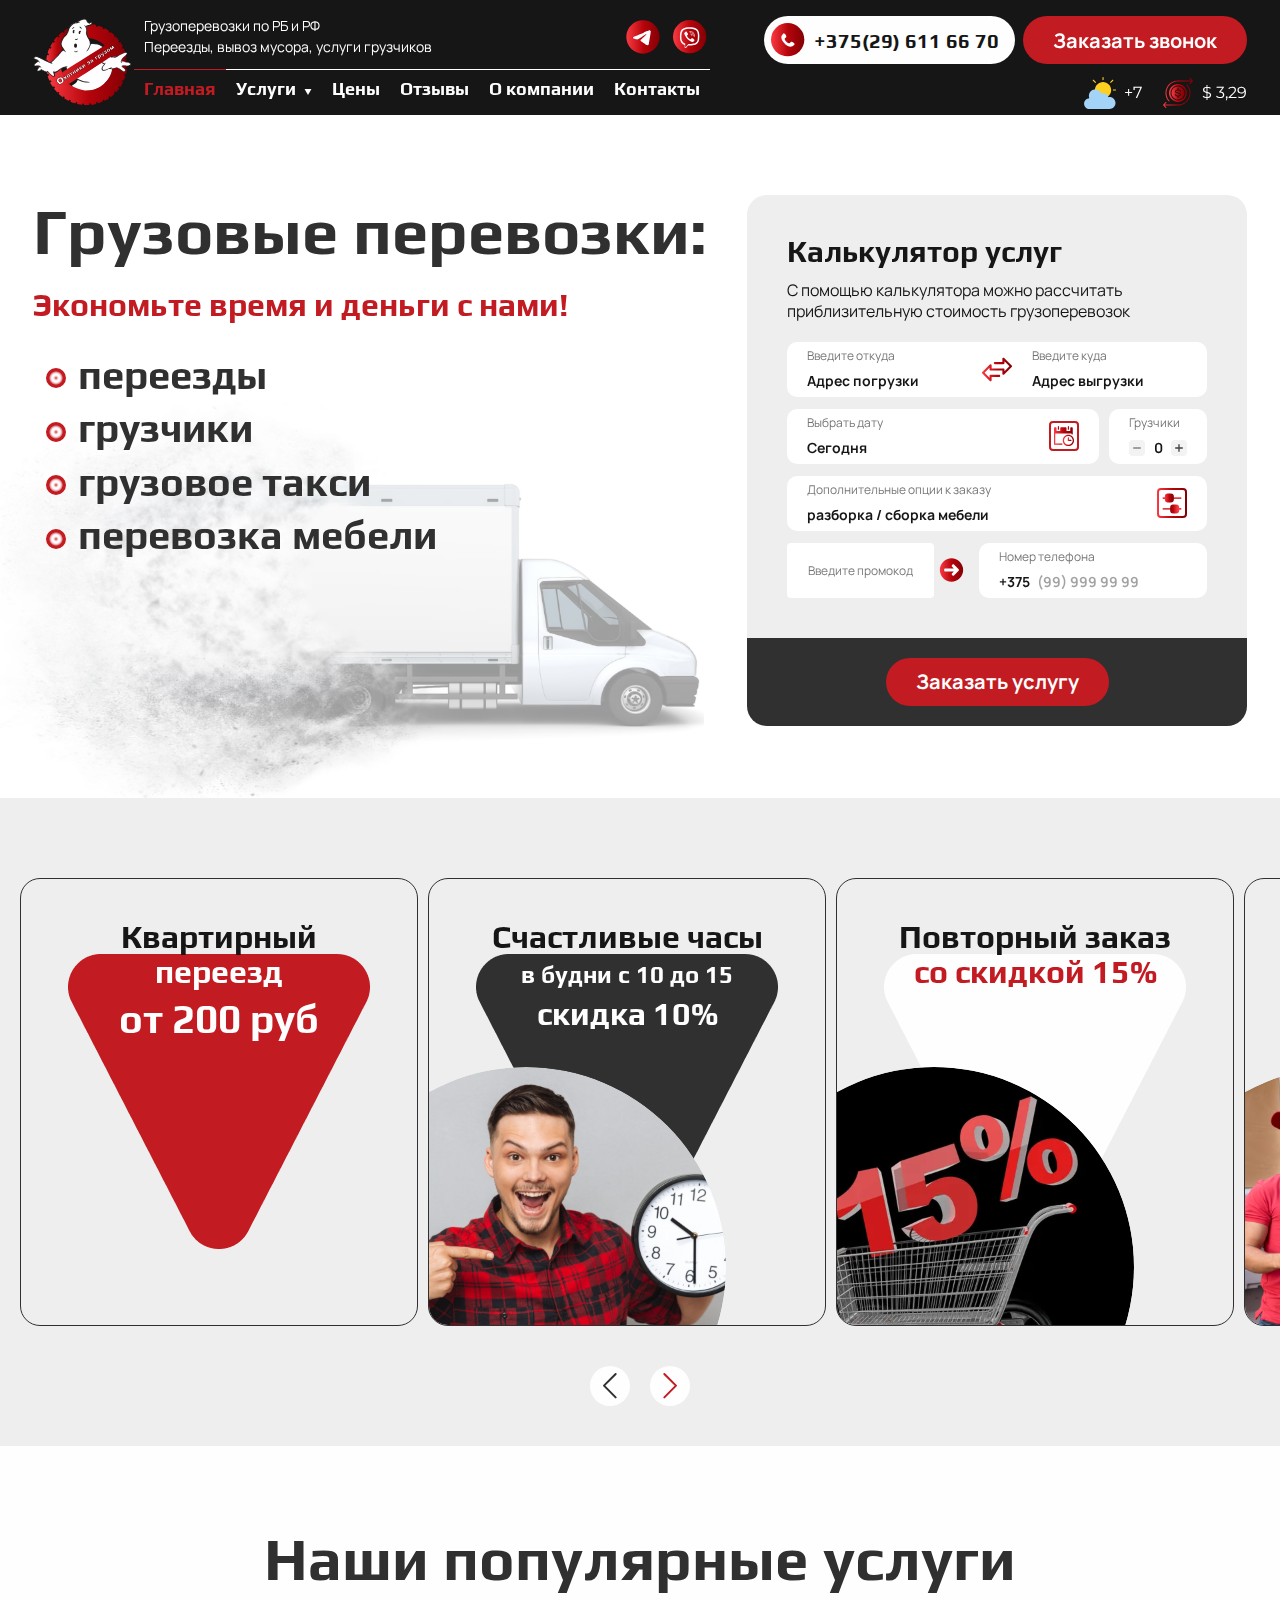
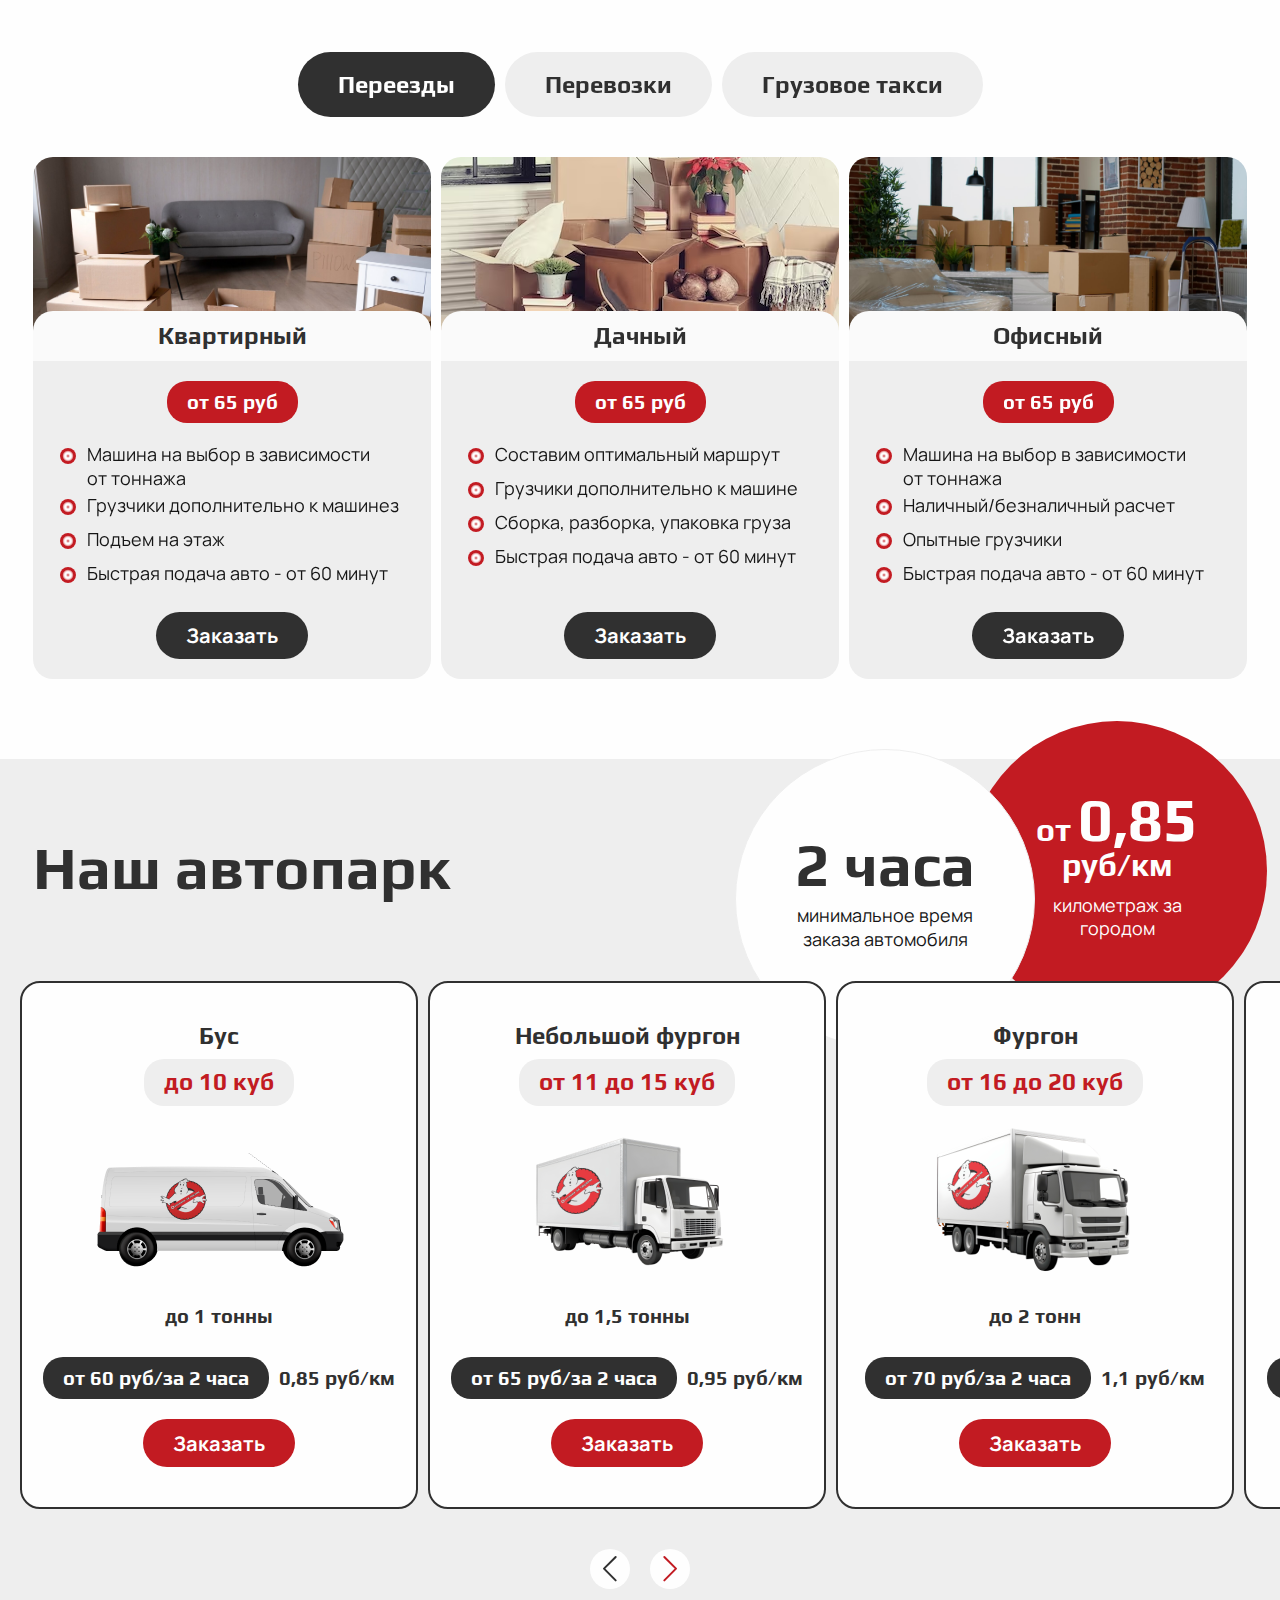
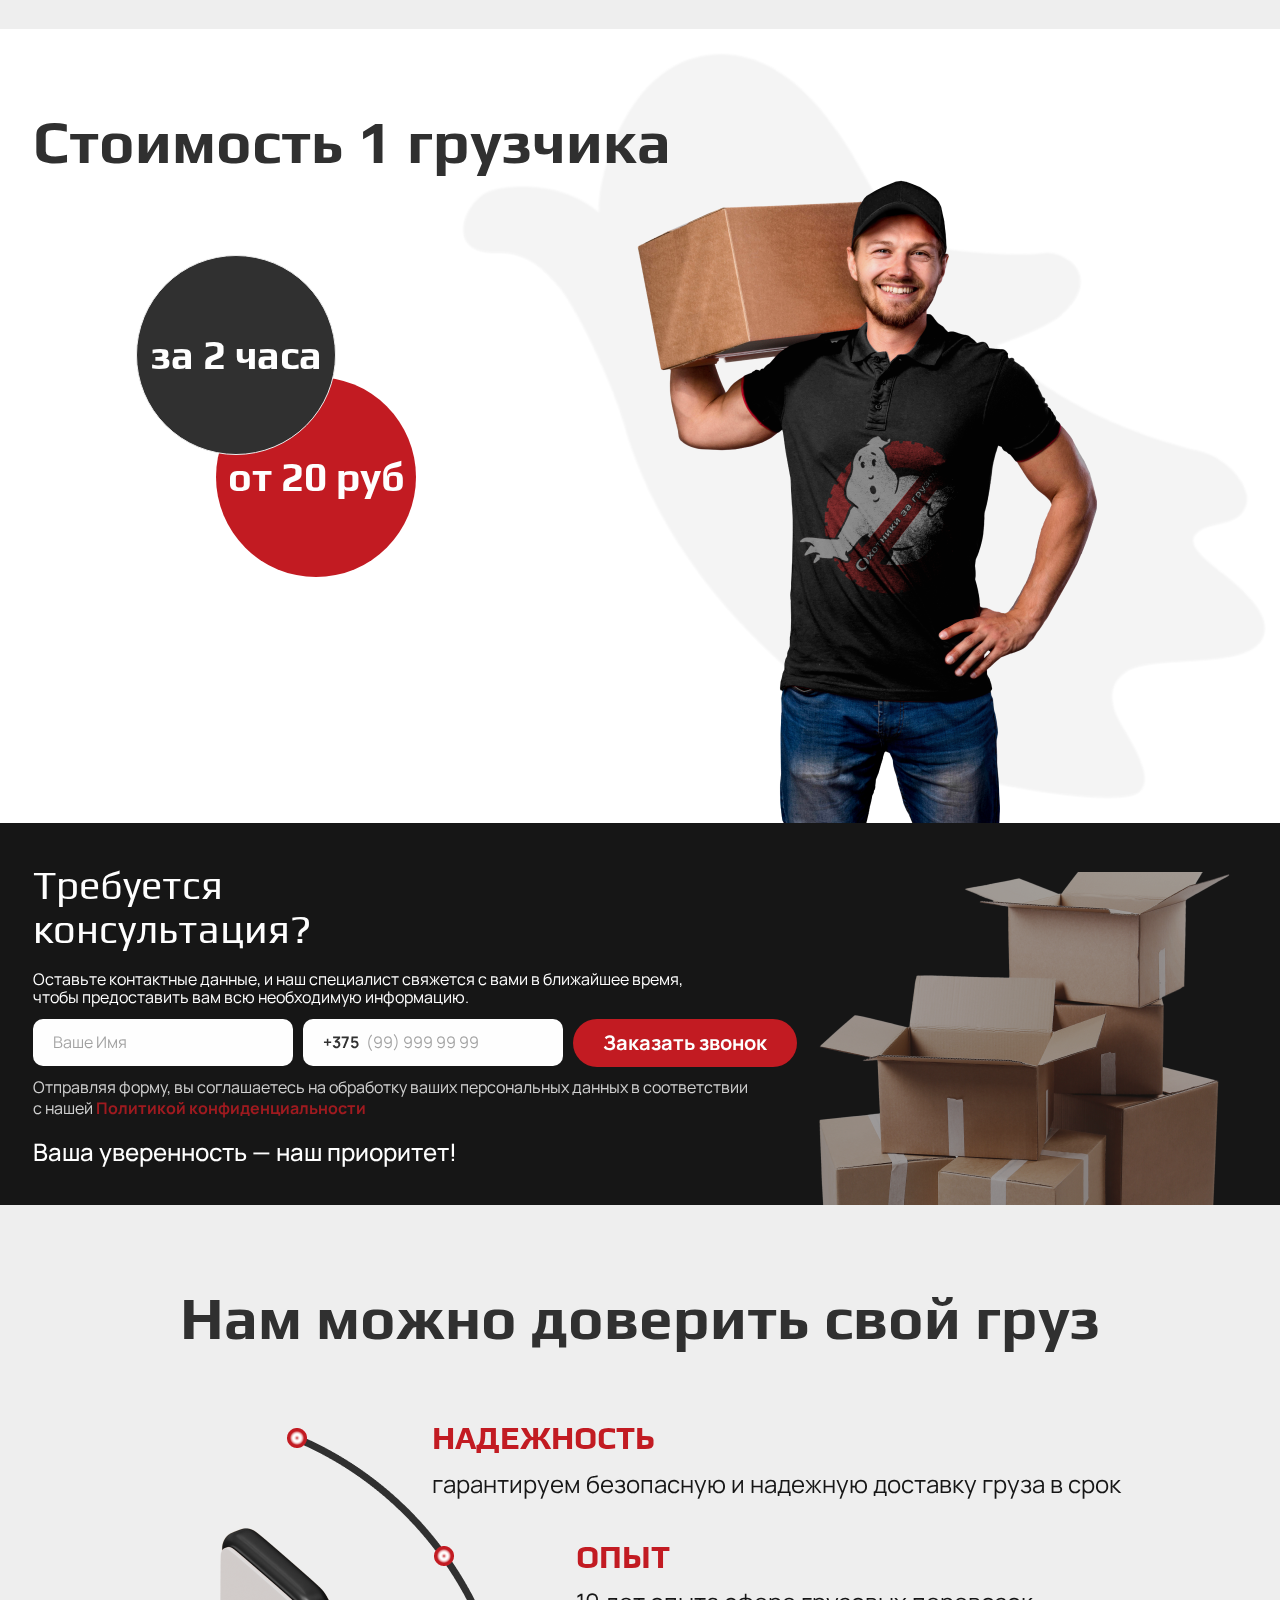
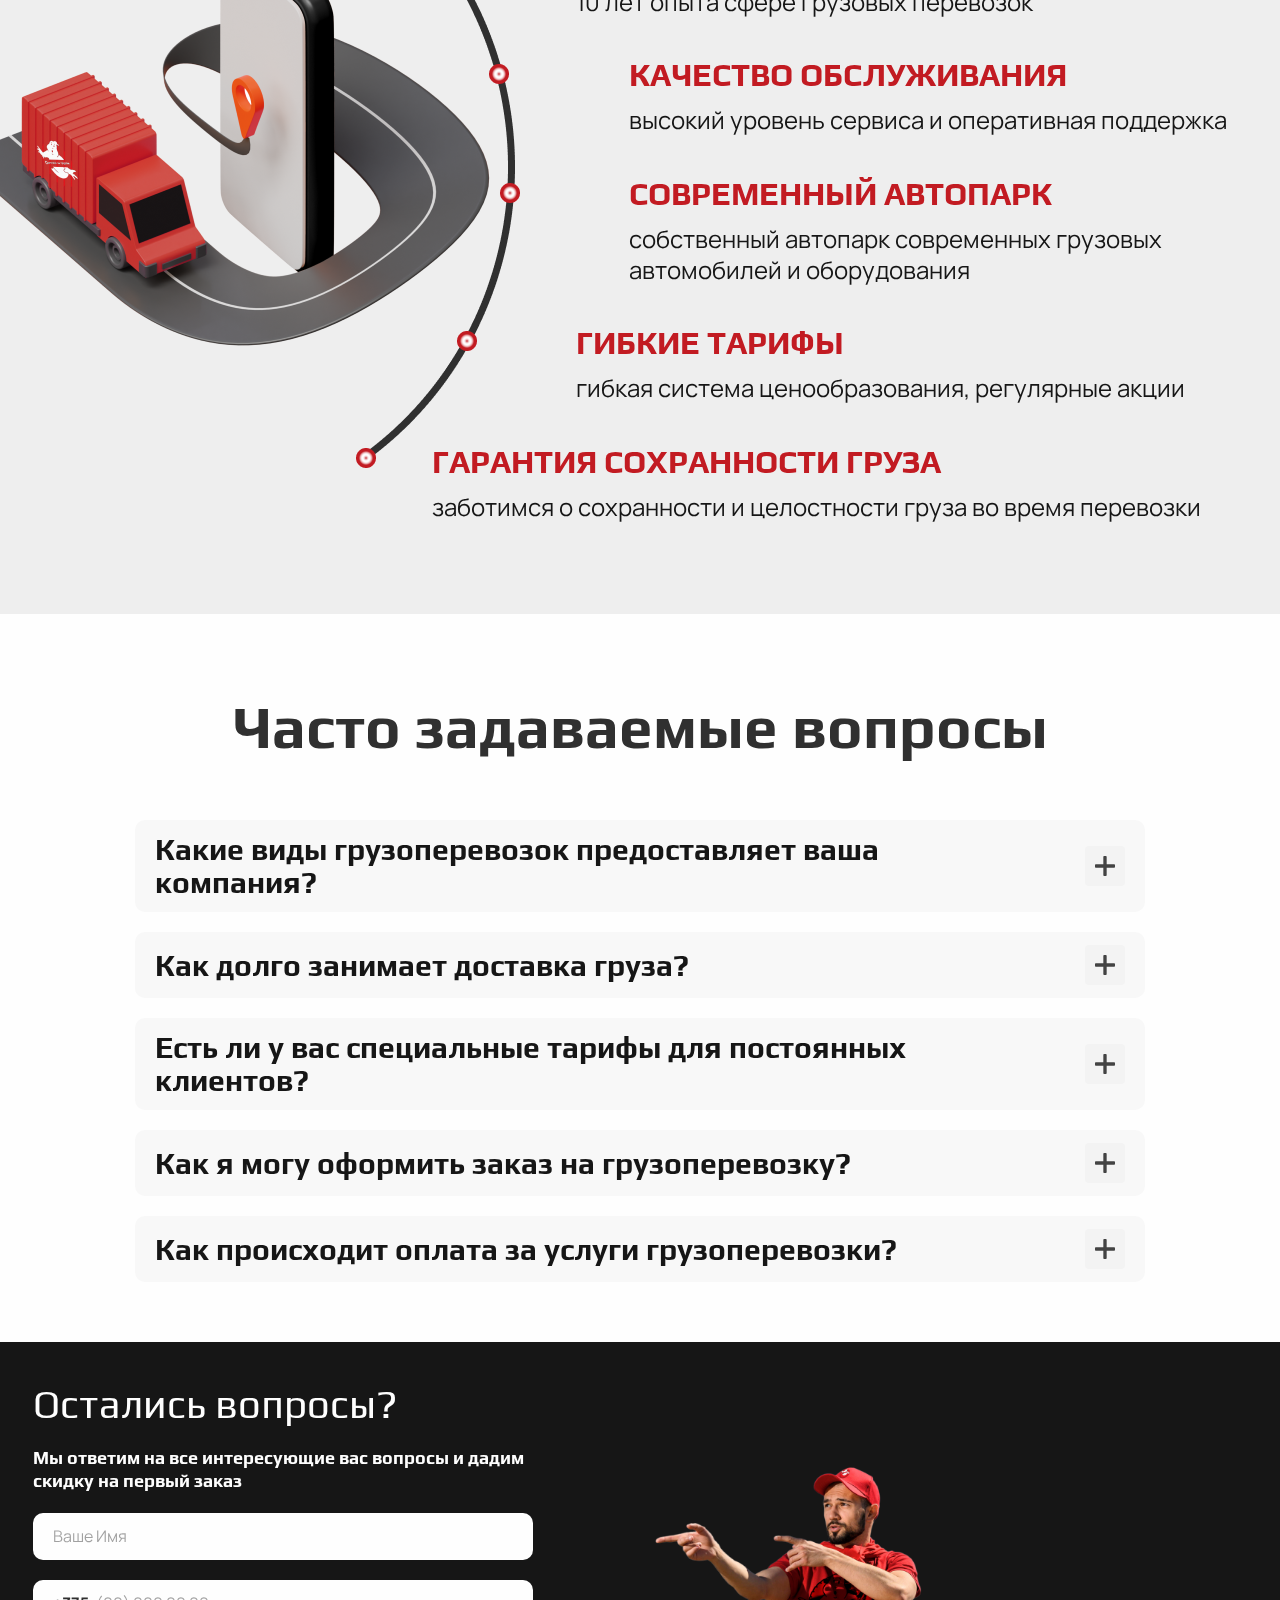
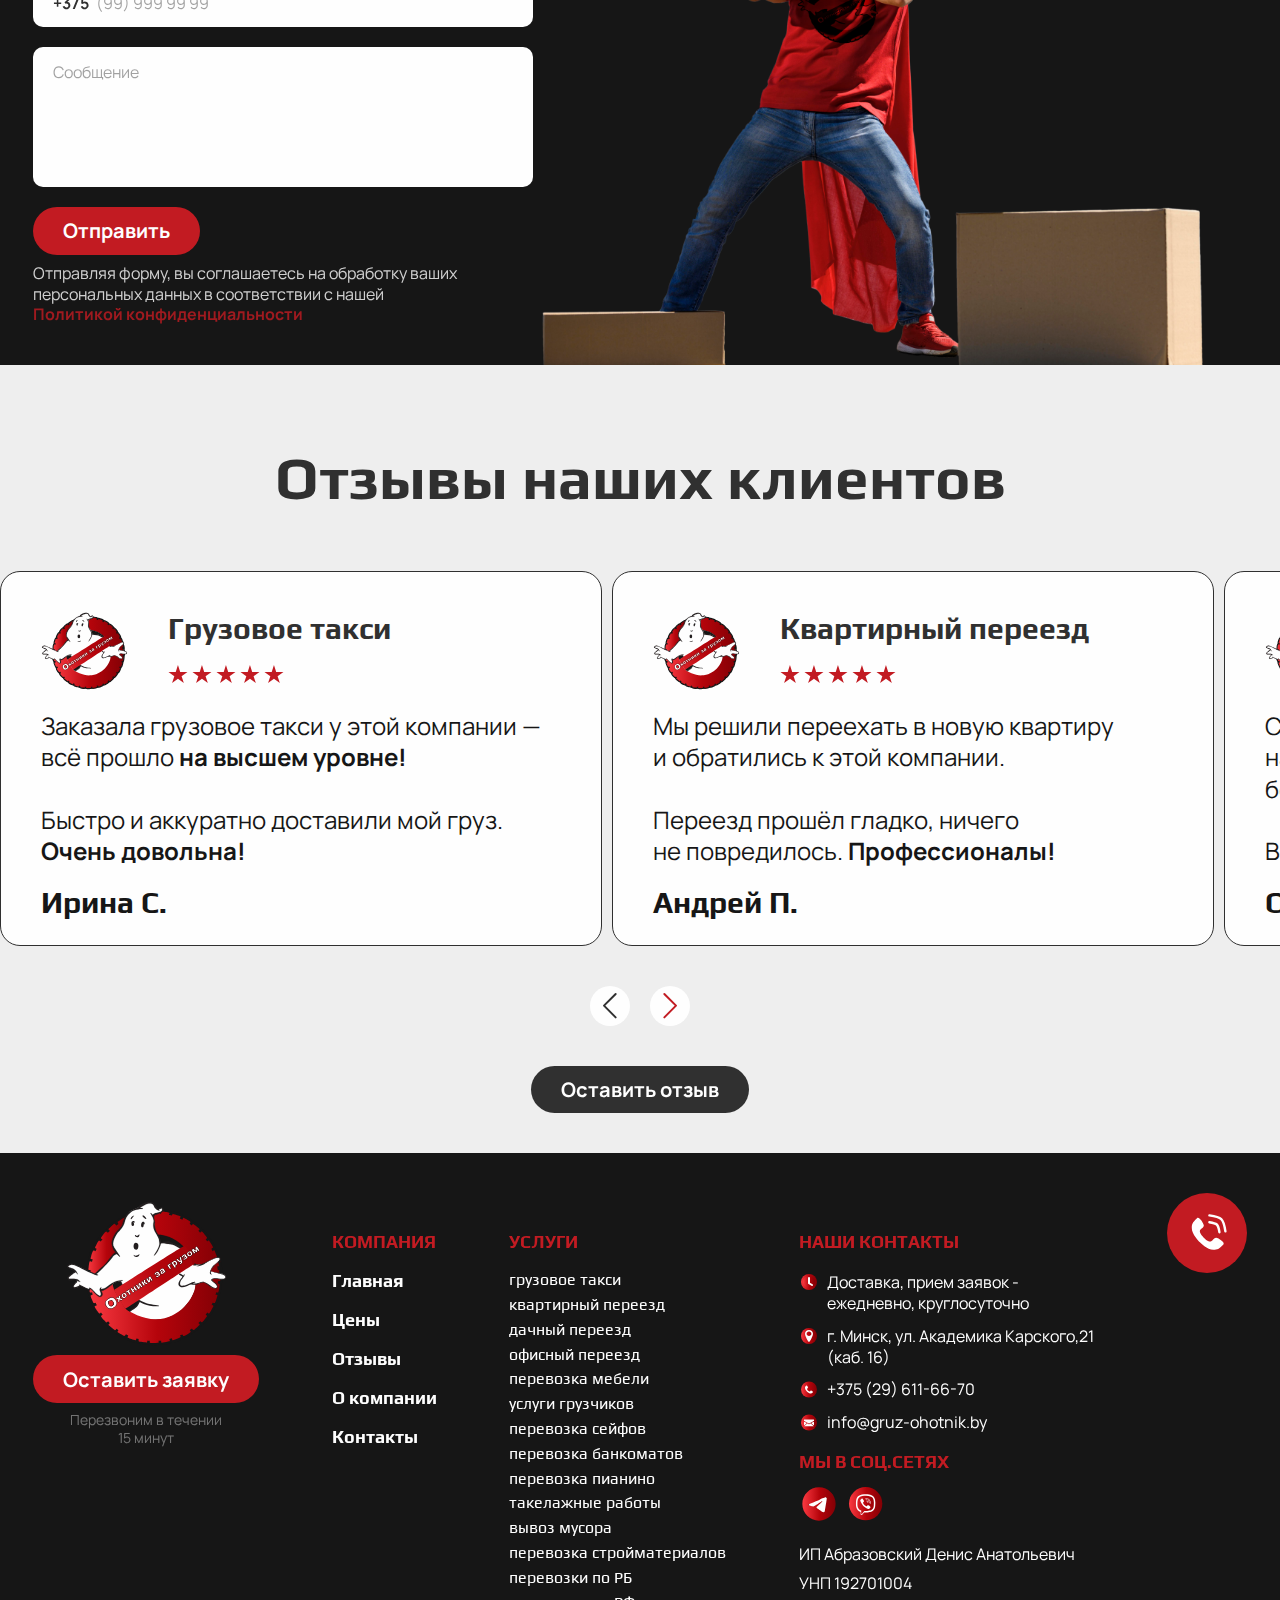
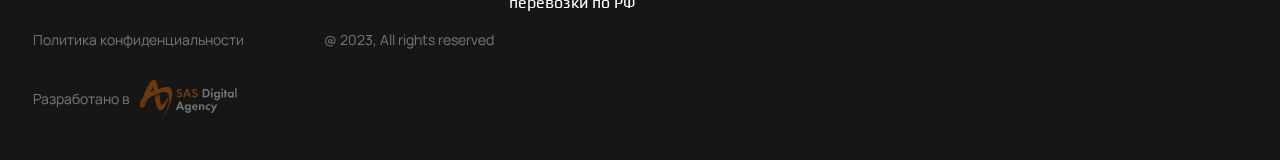
==== commit 27227d66: "ready auto block  adaptive 1200-768" ====
--- a/index.html
+++ b/index.html
@@ -436,7 +436,7 @@
                     </div>
                     <div class="auto-circle red">
                         <h3 class="auto-circle-title white">от <span>0,85</span> <br> руб/км</h3>
-                        <p class="auto-circle-descr white">километраж за городом</p>
+                        <p class="auto-circle-descr white">километраж за <br> городом</p>
                     </div>
                 </div>
             </div>
--- a/css/index.css
+++ b/css/index.css
@@ -520,6 +520,40 @@
 
 .auto-circle-descr.white {
     color: #FEFEFE;
+}
+
+@media(max-width: 1200px) {
+    .auto {
+        padding-bottom: 20px;
+    }
+    .auto-card {
+        max-width: 359px !important;
+    }
+    .auto-card-title {
+        font-size: 20px;
+    }
+    .auto-card-weight {
+        font-size: 16px;
+    }
+    .price-text {
+        font-size: 16px;
+    }
+    .auto-circle {
+        width: 200px;
+        height: 200px;
+    }
+    .auto-circle-title span {
+        font-size: 40px;
+    }
+    .auto-circle-descr {
+        font-size: 16px;
+    }
+    .auto-circle.red {
+        right: 20px;
+    }
+    .auto-circle.white {
+        right: 185px;
+    }
 }
 
 /* LOADER-COAST SECTION */
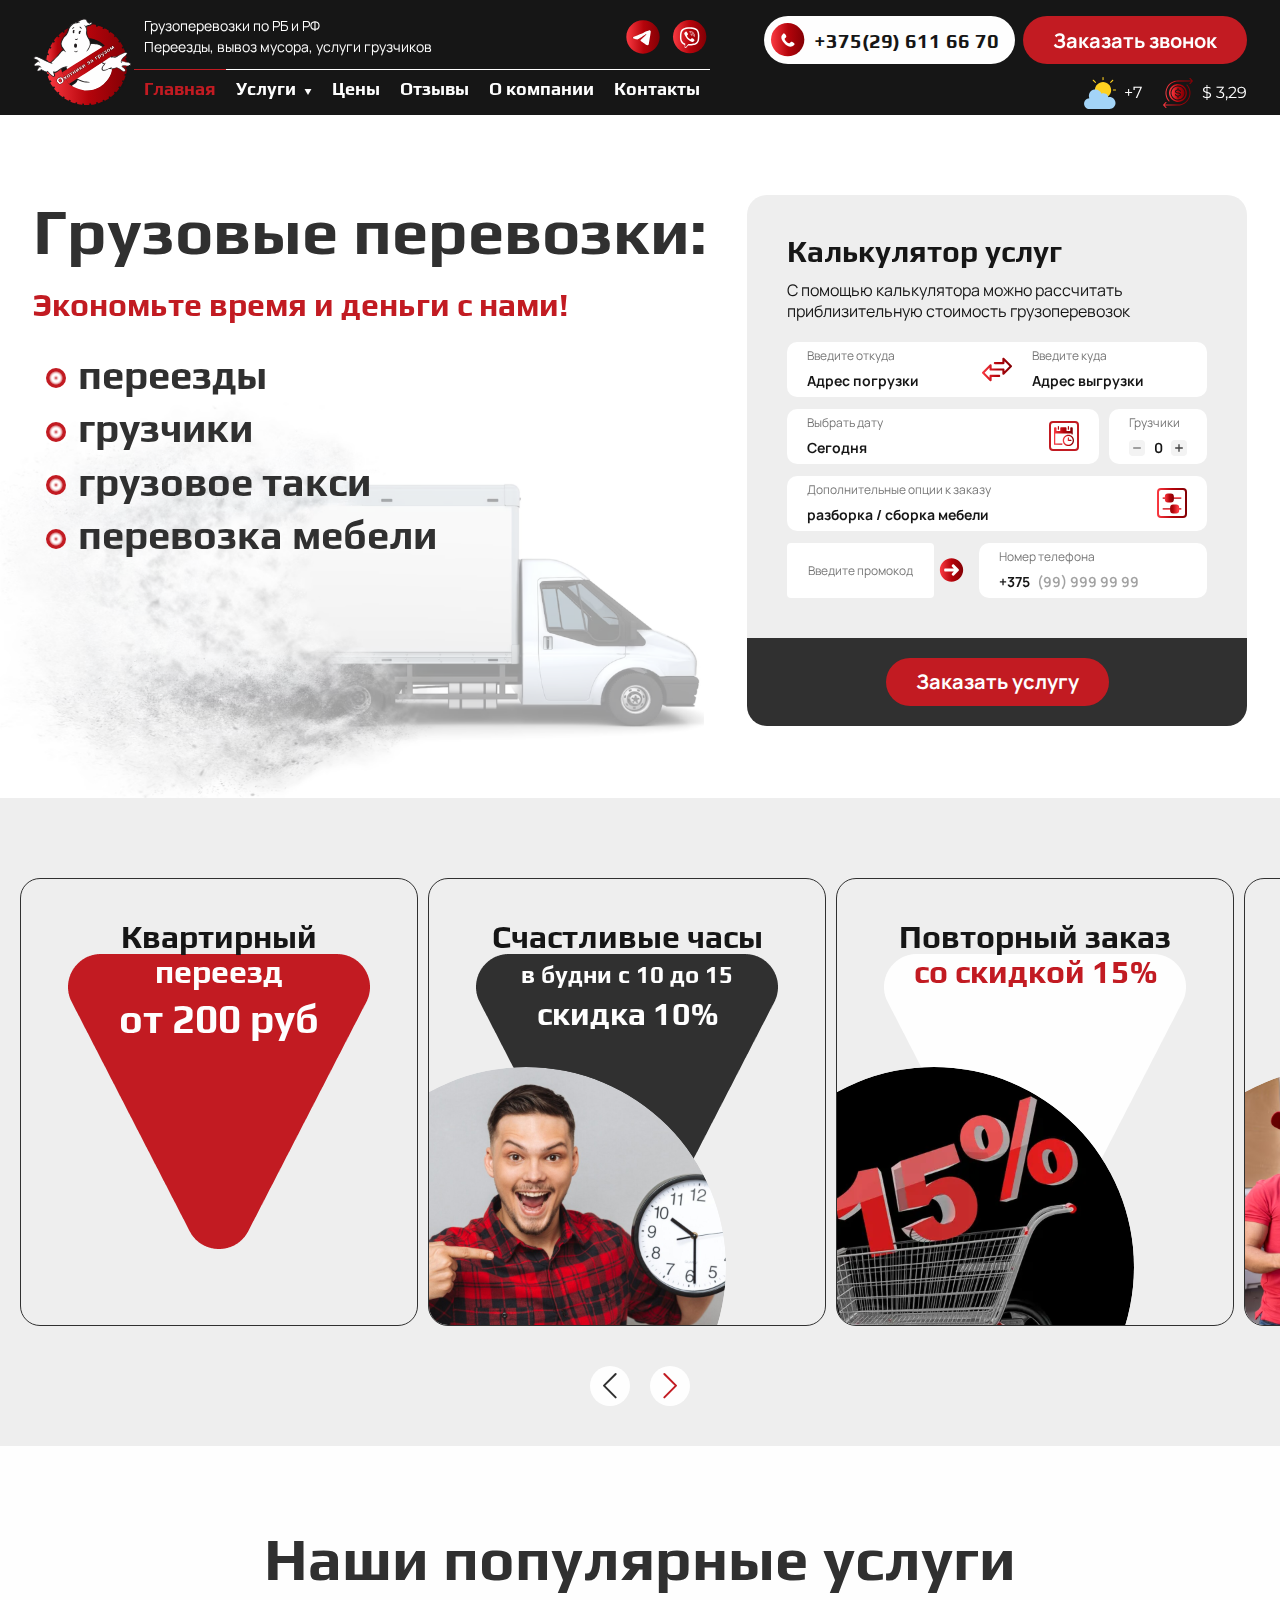
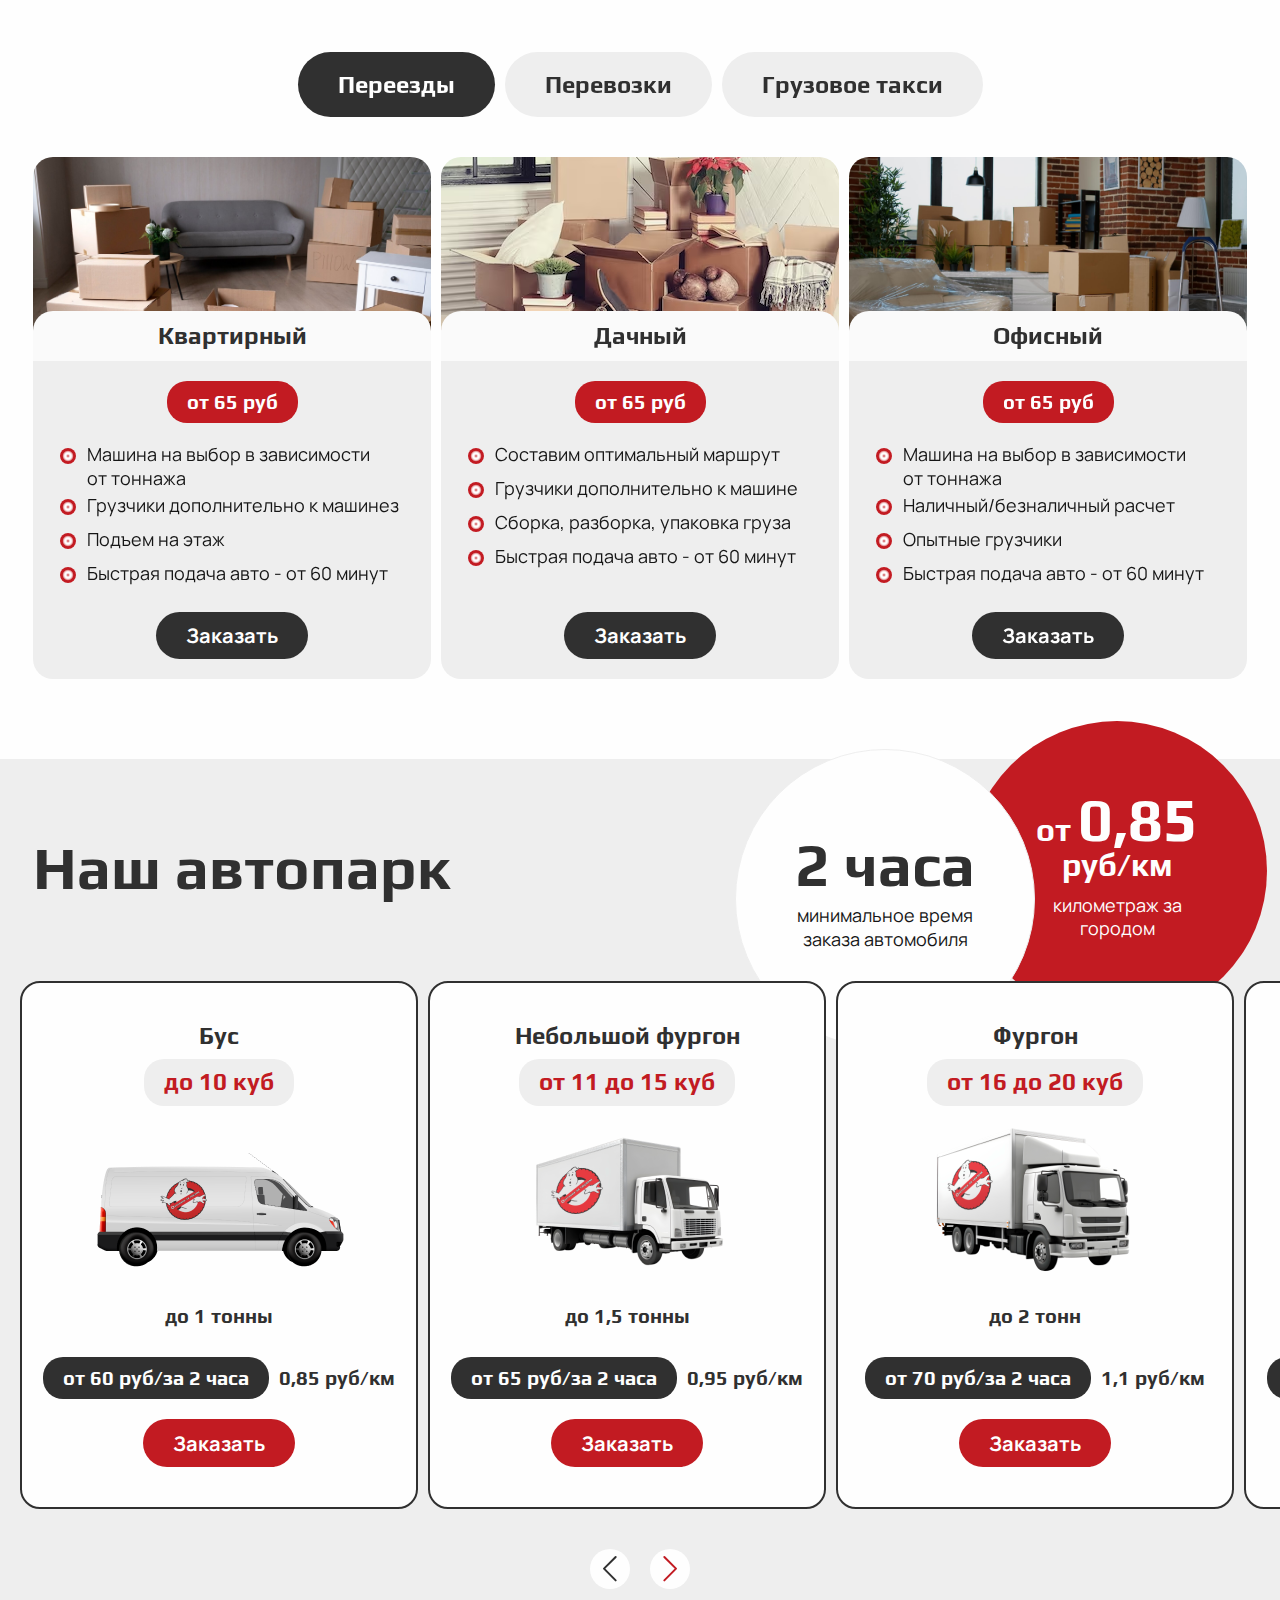
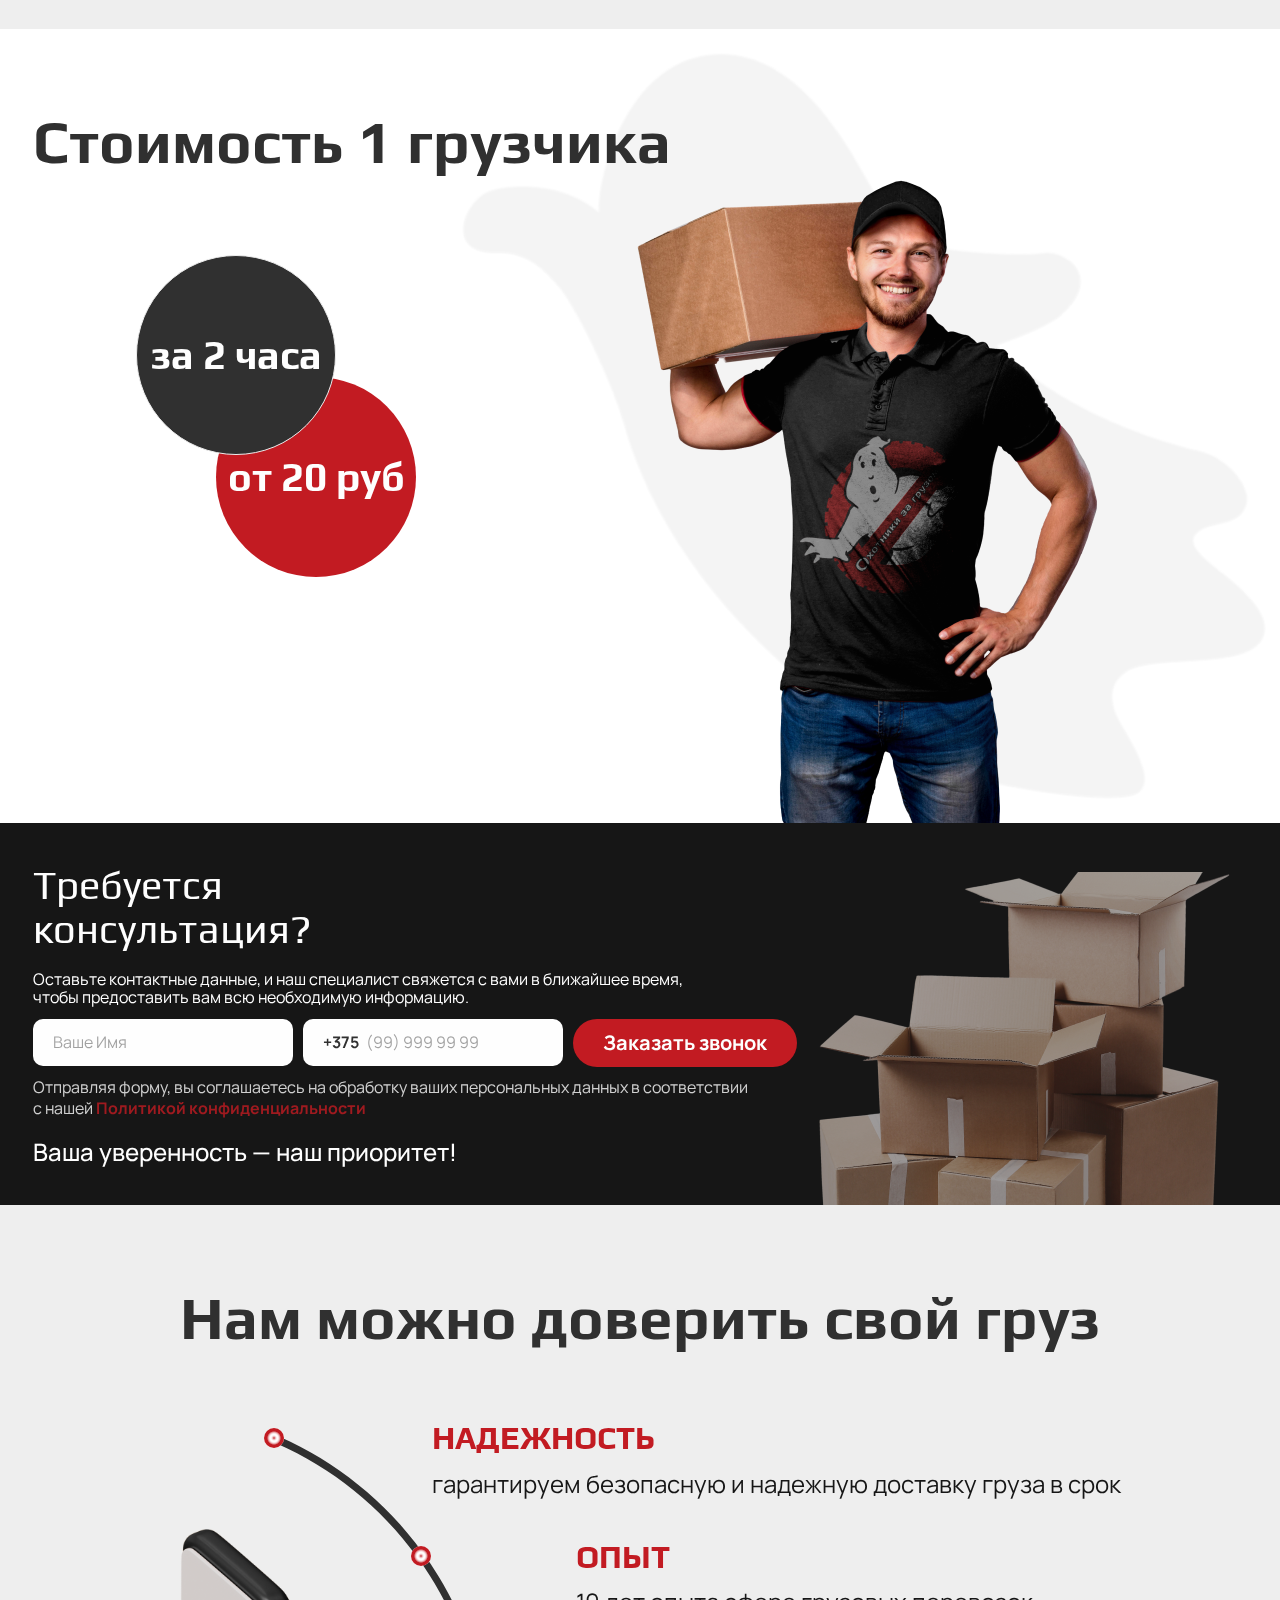
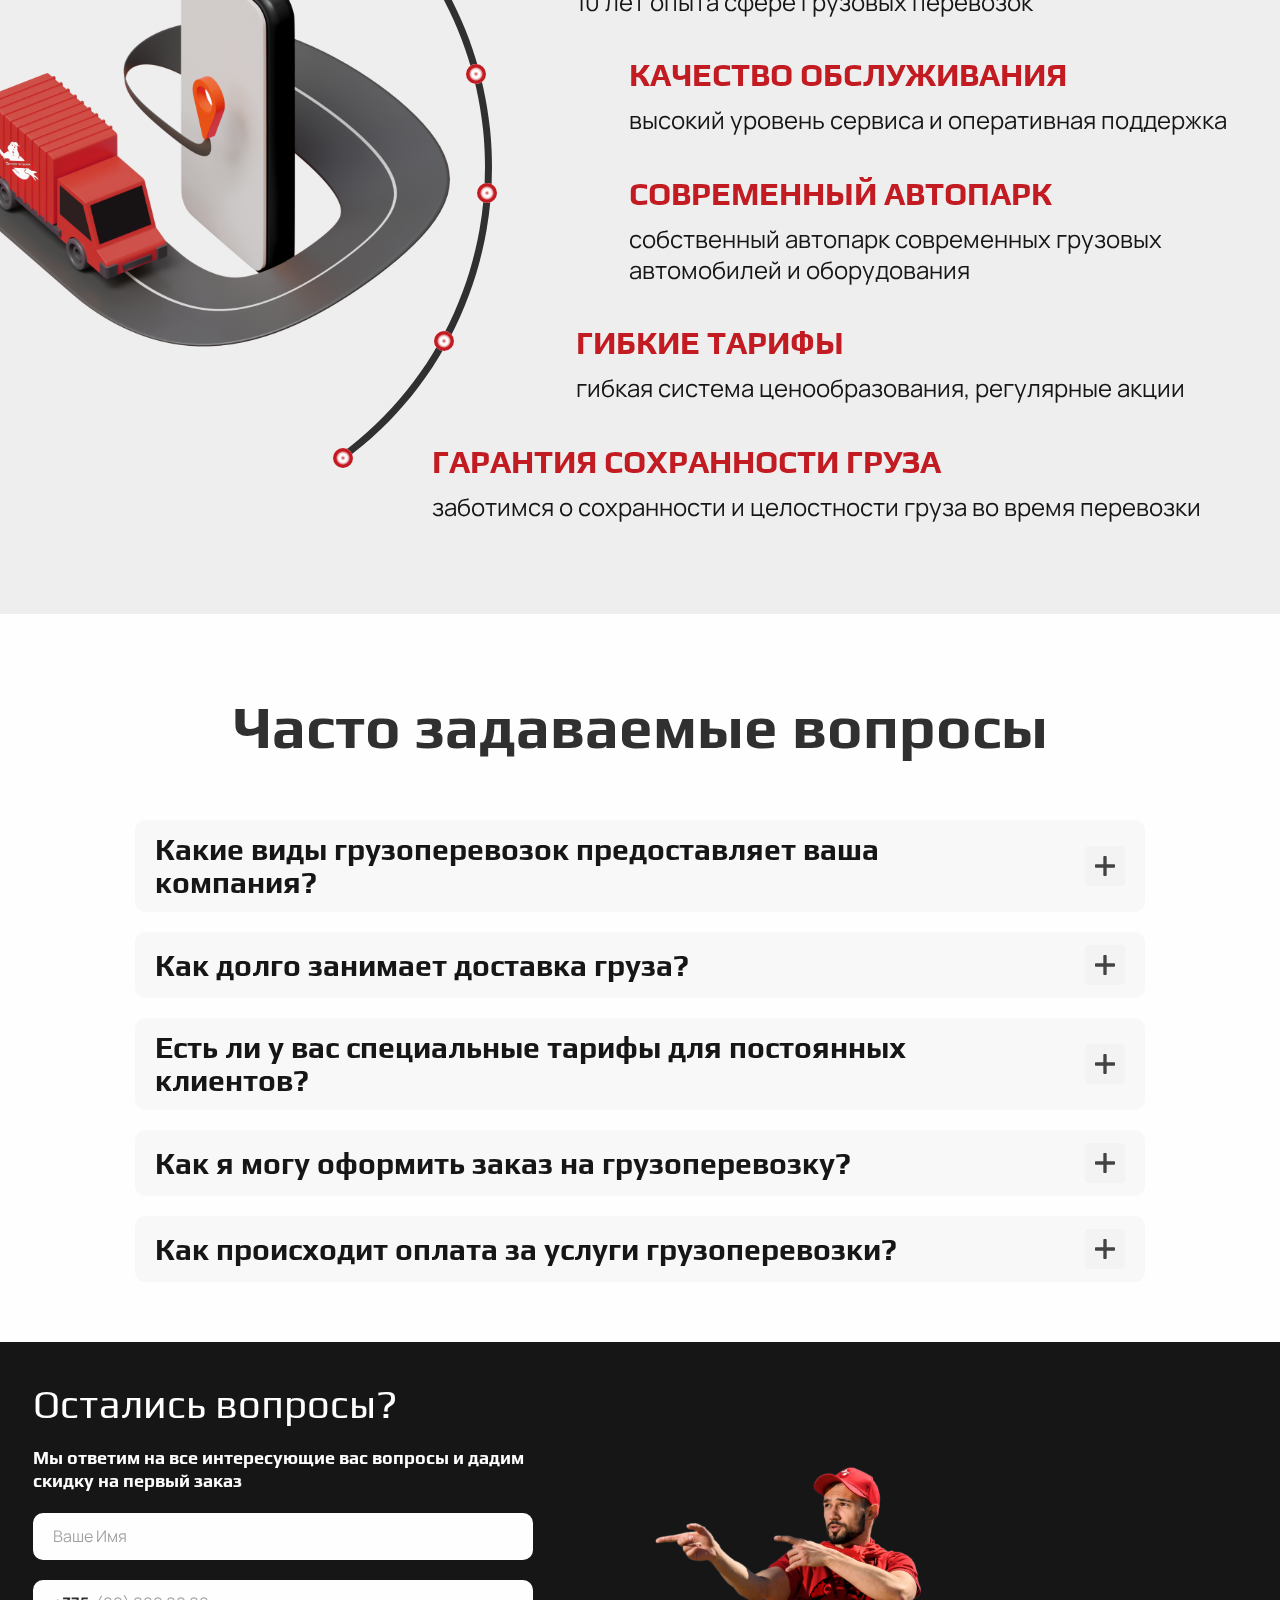
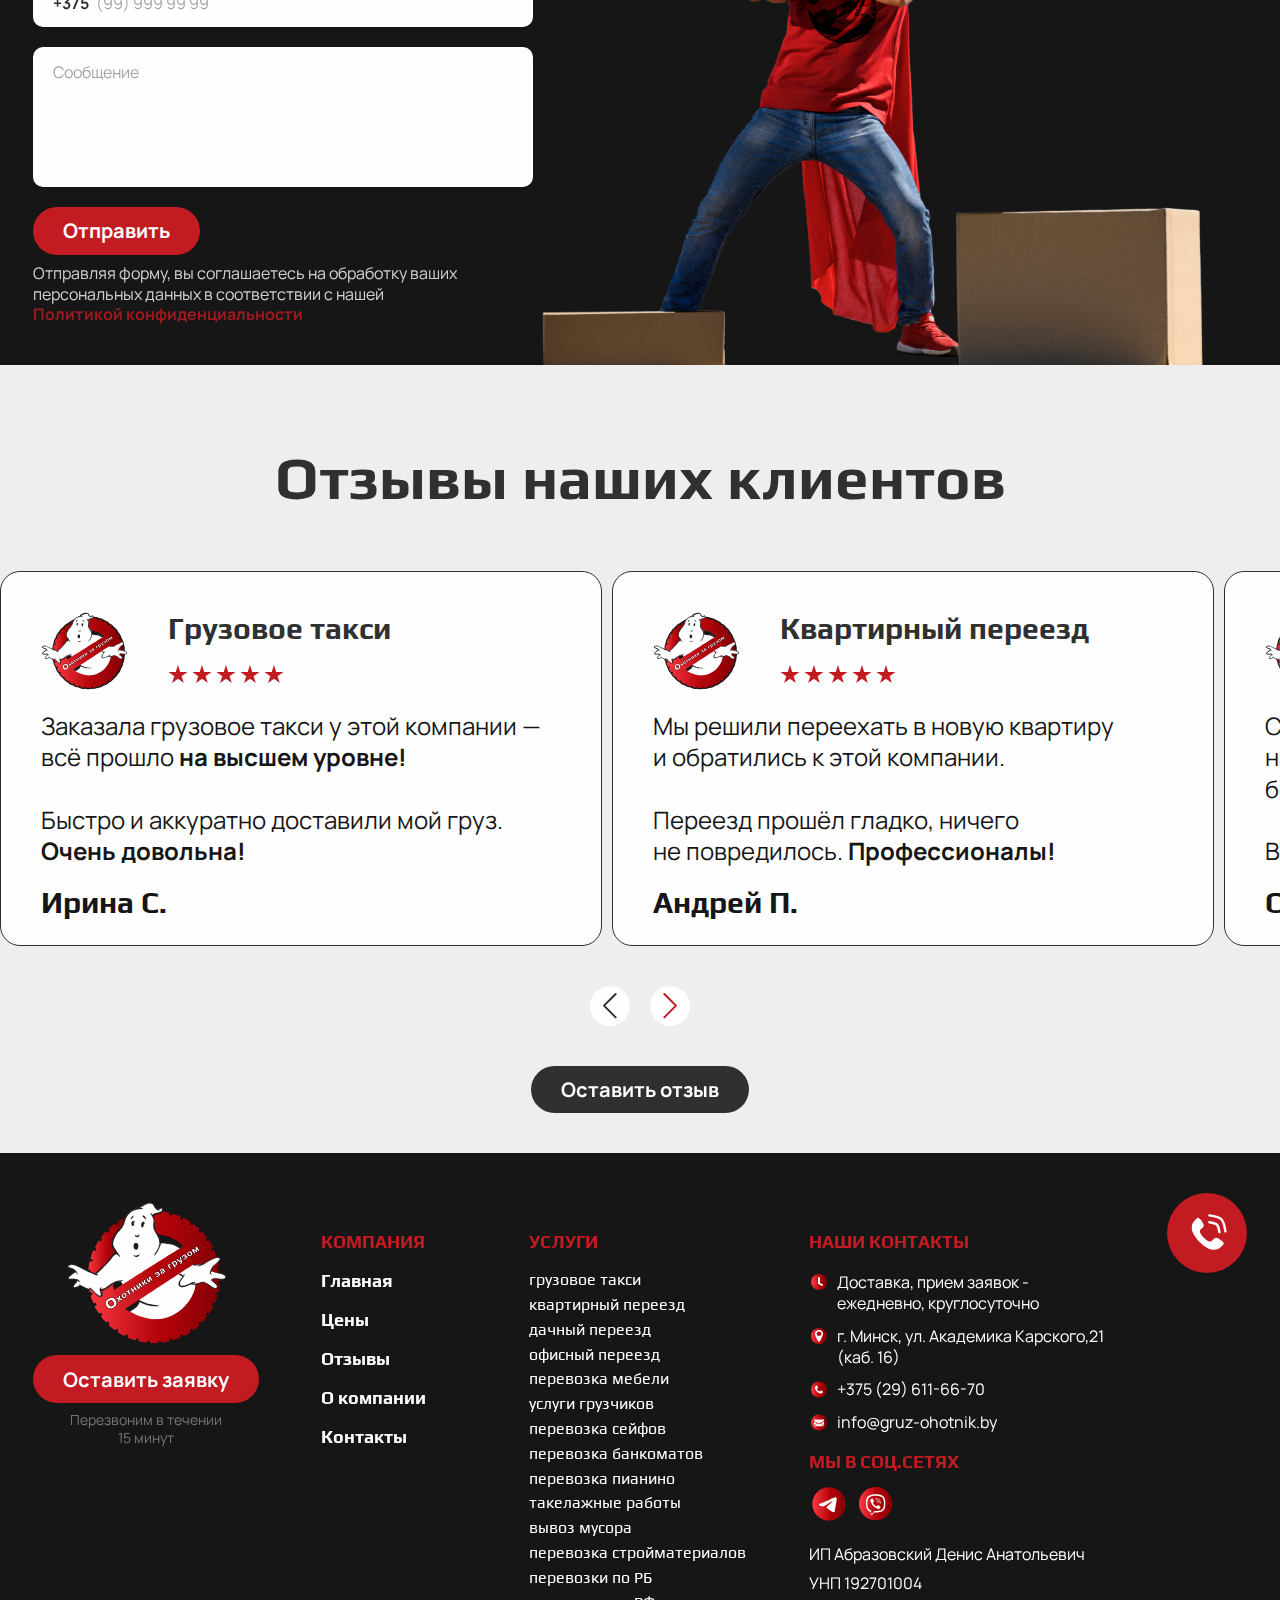
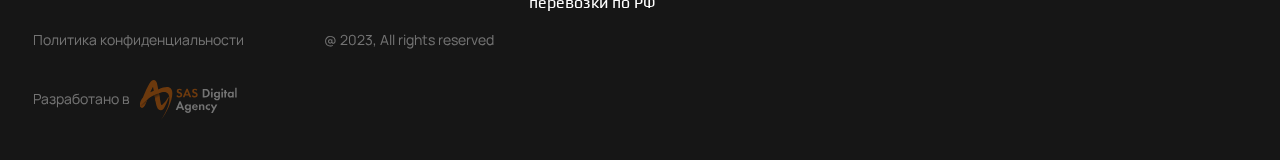
==== commit fd8d3896: "commit" ====
--- a/index.html
+++ b/index.html
@@ -575,7 +575,10 @@
         <section class="trust">
             <div class="container">
                 <h2 class="title trust-title">Нам можно доверить свой груз</h2>
-                <img class="trust-bg" src="img/index/trust/bg.png" alt="">
+                <div class="trust-bg">
+                    <img class="trust-car" src="img/index/trust/car.svg" alt="">
+                    <img class="trust-ellipse" src="img/index/trust/ellipse.svg" alt="">
+                </div>
                 <ul class="puncts__list trust__list">
                     <li class="puncts__list-item trust__list-item start">
                         <p class="puncts__list-item-title">Надежность</p>
@@ -798,36 +801,41 @@
                     </a>
                     <button class="popup-btn red-btn">Оставить заявку</button>
                     <p class="footer-promise footer-info-item">Перезвоним в течении 15 минут </p>
-                </div>
-                <nav class="footer-menu footer-margin">
-                    <ul class="footer-menu__list">
-                        <li class="footer-title">Компания</li>
-                        <li class="footer-menu__list-item"><a href="">Главная</a></li>
-                        <li class="footer-menu__list-item"><a href="">Цены</a></li>
-                        <li class="footer-menu__list-item"><a href="">Отзывы</a></li>
-                        <li class="footer-menu__list-item"><a href="">О компании</a></li>
-                        <li class="footer-menu__list-item"><a href="">Контакты</a></li>
-                    </ul>
-                </nav>
-                <nav class="footer-services footer-margin">
-                    <p class="footer-title">Услуги</p>
-                    <ul class="footer-services__list">
-                        <li class="footer-services__list-item"><a href="">грузовое такси</a></li>
-                        <li class="footer-services__list-item"><a href="">квартирный переезд</a></li>
-                        <li class="footer-services__list-item"><a href="">дачный переезд</a></li>
-                        <li class="footer-services__list-item"><a href="">офисный переезд</a></li>
-                        <li class="footer-services__list-item"><a href="">перевозка мебели</a></li>
-                        <li class="footer-services__list-item"><a href="">услуги грузчиков</a></li>
-                        <li class="footer-services__list-item"><a href="">перевозка сейфов</a></li>
-                        <li class="footer-services__list-item"><a href="">перевозка банкоматов</a></li>
-                        <li class="footer-services__list-item"><a href="">перевозка пианино</a></li>
-                        <li class="footer-services__list-item"><a href="">такелажные работы</a></li>
-                        <li class="footer-services__list-item"><a href="">вывоз мусора</a></li>
-                        <li class="footer-services__list-item"><a href="">перевозка стройматериалов</a></li>
-                        <li class="footer-services__list-item"><a href=""></a>перевозки по РБ</li>
-                        <li class="footer-services__list-item"><a href=""></a>перевозки по РФ</li>
-                    </ul>
-                </nav>
+                    <a class="footer-call" href="tel:+375296116670">
+                        <img src="img/logos/phone-big.svg" alt="big phone icon">
+                    </a>
+                </div>
+                <div class="footer__navs">
+                    <nav class="footer-menu footer-margin">
+                        <ul class="footer-menu__list">
+                            <li class="footer-title">Компания</li>
+                            <li class="footer-menu__list-item"><a href="">Главная</a></li>
+                            <li class="footer-menu__list-item"><a href="">Цены</a></li>
+                            <li class="footer-menu__list-item"><a href="">Отзывы</a></li>
+                            <li class="footer-menu__list-item"><a href="">О компании</a></li>
+                            <li class="footer-menu__list-item"><a href="">Контакты</a></li>
+                        </ul>
+                    </nav>
+                    <nav class="footer-services footer-margin">
+                        <p class="footer-title">Услуги</p>
+                        <ul class="footer-services__list">
+                            <li class="footer-services__list-item"><a href="">грузовое такси</a></li>
+                            <li class="footer-services__list-item"><a href="">квартирный переезд</a></li>
+                            <li class="footer-services__list-item"><a href="">дачный переезд</a></li>
+                            <li class="footer-services__list-item"><a href="">офисный переезд</a></li>
+                            <li class="footer-services__list-item"><a href="">перевозка мебели</a></li>
+                            <li class="footer-services__list-item"><a href="">услуги грузчиков</a></li>
+                            <li class="footer-services__list-item"><a href="">перевозка сейфов</a></li>
+                            <li class="footer-services__list-item"><a href="">перевозка банкоматов</a></li>
+                            <li class="footer-services__list-item"><a href="">перевозка пианино</a></li>
+                            <li class="footer-services__list-item"><a href="">такелажные работы</a></li>
+                            <li class="footer-services__list-item"><a href="">вывоз мусора</a></li>
+                            <li class="footer-services__list-item"><a href="">перевозка стройматериалов</a></li>
+                            <li class="footer-services__list-item"><a href=""></a>перевозки по РБ</li>
+                            <li class="footer-services__list-item"><a href=""></a>перевозки по РФ</li>
+                        </ul>
+                    </nav>
+                </div>
                 <div class="footer-contacts footer-margin">
                     <p class="footer-title">Наши контакты</p>
                     <ul class="footer-contacts__list">
--- a/css/common.css
+++ b/css/common.css
@@ -154,6 +154,18 @@
     line-height: 130%;
 }
 
+@media (max-width: 1200px) {
+    .puncts__list {
+        gap: 20px;
+    }
+    .puncts__list-item-title {
+        font-size: 24px;
+    }
+    .puncts__list-item-descr {
+        font-size: 18px;
+    }
+}
+
 .close-popup {
     display: inline-flex;
     position: absolute;
@@ -505,6 +517,14 @@
     max-width: 164px;
 }
 
+.footer__navs {
+    display: flex;
+    max-width: 35%;
+    width: 100%;
+    justify-content: space-between;
+    gap: 10px;
+}
+
 .footer-menu__list {
     display: flex;
     flex-direction: column;
@@ -624,6 +644,35 @@
     width: 96.552px;
     height: 40px;
     background: url('../img/logo-sas.svg') center center / cover no-repeat;
+}
+
+.footer__block .footer-call {
+    display: none;
+}
+
+@media (max-width: 1200px) {
+    .footer__wrapper {
+        gap: 20px;
+    }
+    .footer-margin {
+        margin: 0;
+    }
+    .footer__navs {
+        flex-direction: column;
+        gap: 28px;
+        max-width: 25%;
+    }
+    .footer-call {
+        display: none;
+    }
+    .footer__block .footer-call {
+        margin-top: 14px;
+        display: inline-flex;
+    }
+    .footer-info {
+        margin-top: 40px;
+        gap: 200px;
+    }
 }
 
 /* POPUP */
@@ -694,6 +743,12 @@
     display: block;
     margin: 0 auto;
     margin-top: 40px;
+}
+
+@media (max-width: 1200px) {
+    .form-input {
+        height: 42px;
+    }
 }
 
 /* burger-menu */
--- a/css/common-blocks.css
+++ b/css/common-blocks.css
@@ -154,6 +154,20 @@
     .consultation-man {
         max-width: 60%;
         right: 0;
+    }
+}
+
+@media (max-width: 1200px) {
+    .consultation-form {
+        gap: 9px;
+    }
+    .boxes-bg {
+        right: -70px;
+        max-width: 52%;
+    }
+    .consultation-man {
+        right: -34%;
+        max-width: 75%;
     }
 }
 
@@ -239,6 +253,20 @@
     font-size: 20px;
     font-weight: 700;
     line-height: 105%;
+}
+
+@media (max-width: 1200px) {
+    .reviews {
+        padding: 60px 0 40px;
+        background: #EEE;
+    }
+    .reviews-swiper {
+        margin-top: 40px;
+        padding-left: 20px;
+    }
+    .review-btn {
+        font-size: 16px;
+    }
 }
 
 /* CALC BLOCK */
--- a/css/index.css
+++ b/css/index.css
@@ -612,6 +612,21 @@
     line-height: 110%;
 }
 
+@media (max-width: 1200px) {
+    .loader-coast {
+        height: 654px;
+    }
+    .loader__info {
+        margin: 0;
+        margin-top: 91px;
+        position: relative;
+        z-index: 10;
+    }
+    .loader-coast-bg {
+        max-width: 65%;
+    }
+}
+
 /* TRUST SECTION */
 
 .trust {
@@ -658,8 +673,40 @@
 .trust-bg {
     position: absolute;
     top: 17%;
-    left: -20px;
-    height: 640px;
+    left: 20%;
+}
+.trust-bg img {
+    max-height: 100%;
+}
+.trust-car {
+    position: absolute;
+    right: 0;
+    top: 50%;
+    transform: translateY(-50%);
+}
+
+@media (max-width: 1200px) {
+    .trust-title {
+        max-width: 544px;
+        text-align: left;
+    }
+    .trust__list {
+        width: 585px;
+    }
+    .trust__list-item.center {
+        max-width: 481px;
+    }
+    .trust__list-item.end {
+        max-width: 445px;
+    }
+    .trust-bg {
+        top: 27%;
+        height: 470px;
+        left: 5%;
+    }
+    .trust-car {
+        max-width: 150%;
+    }
 }
 
 /* FAQ SECTION */
@@ -730,4 +777,19 @@
 
 .collapse__block.active .collapse__block-text {
     display: block;
+}
+
+@media (max-width: 1200px) {
+    .faq {
+        padding: 60px 0;
+    }
+    .collapse__block__wrapper {
+        padding: 10px 20px;
+    }
+    .collapse__block-title {
+        font-size: 24px;
+    }
+    .collapse__block-text {
+        font-size: 16px;
+    }
 }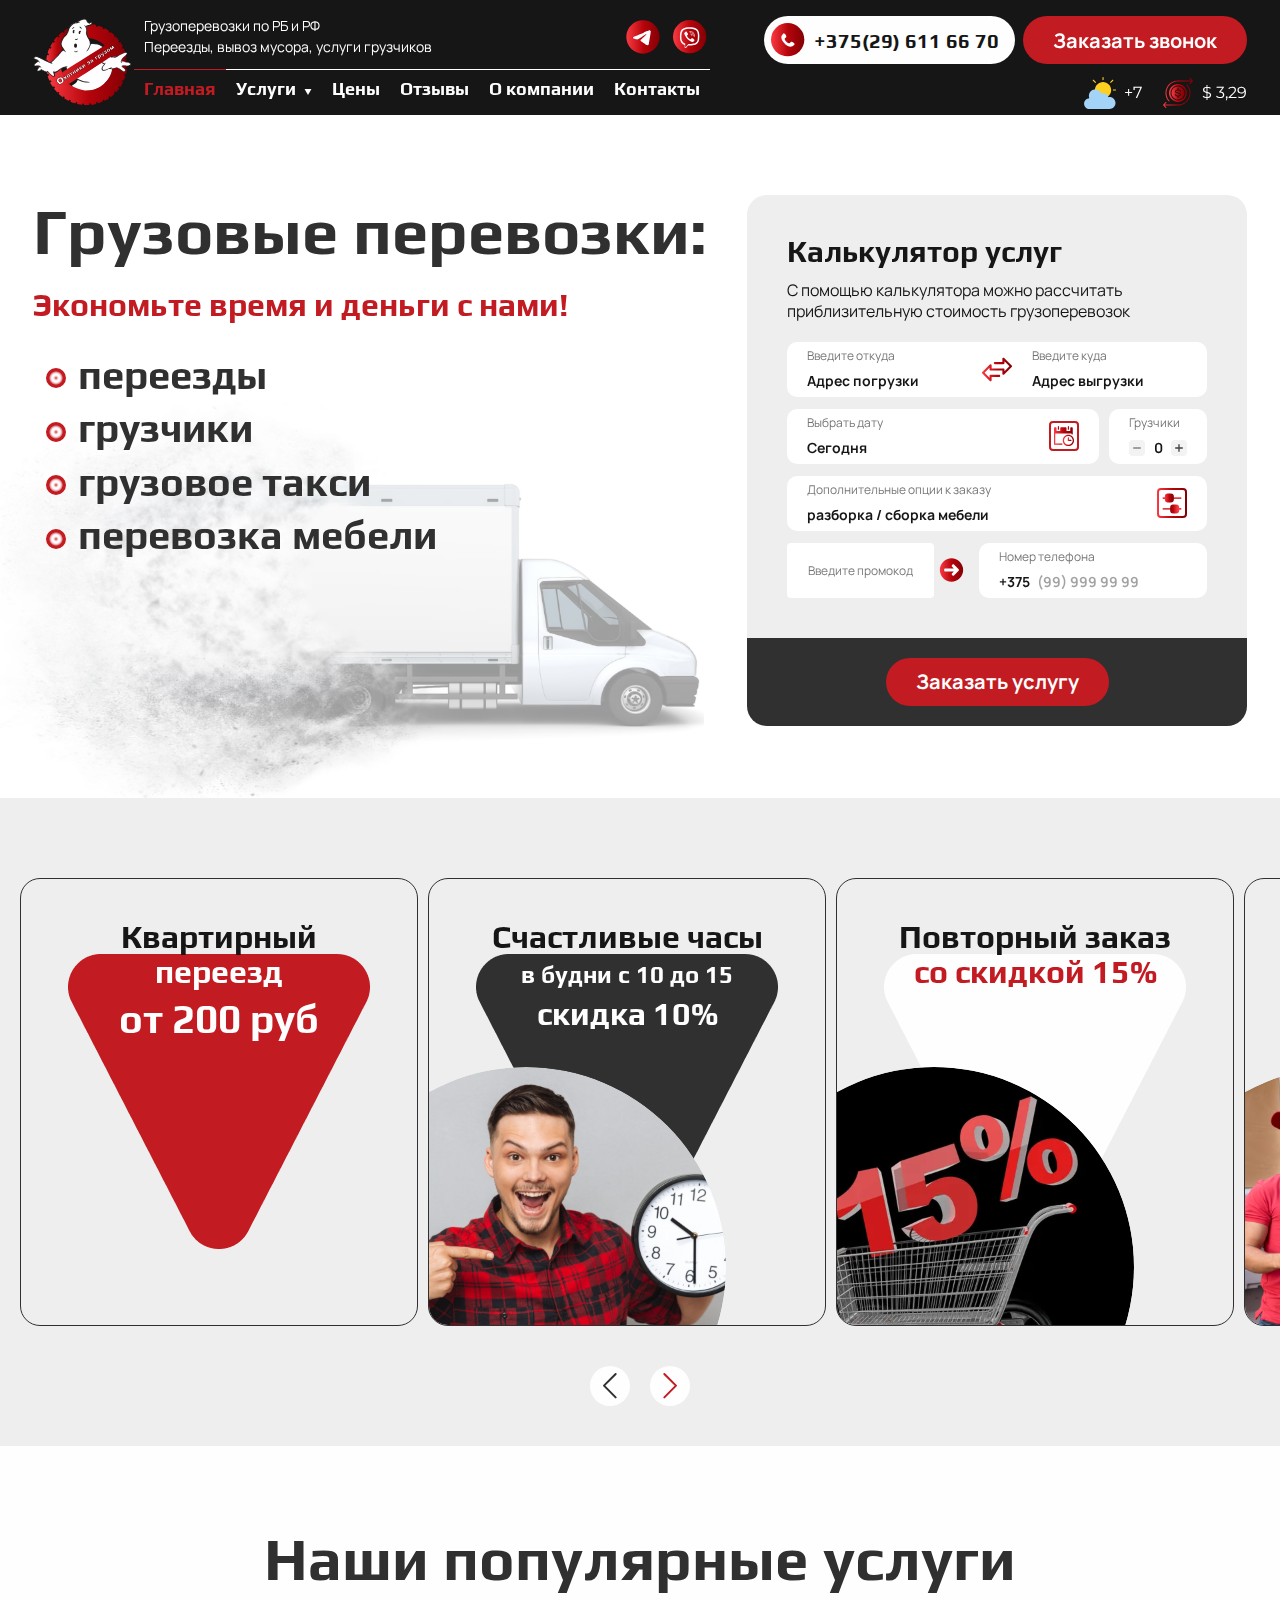
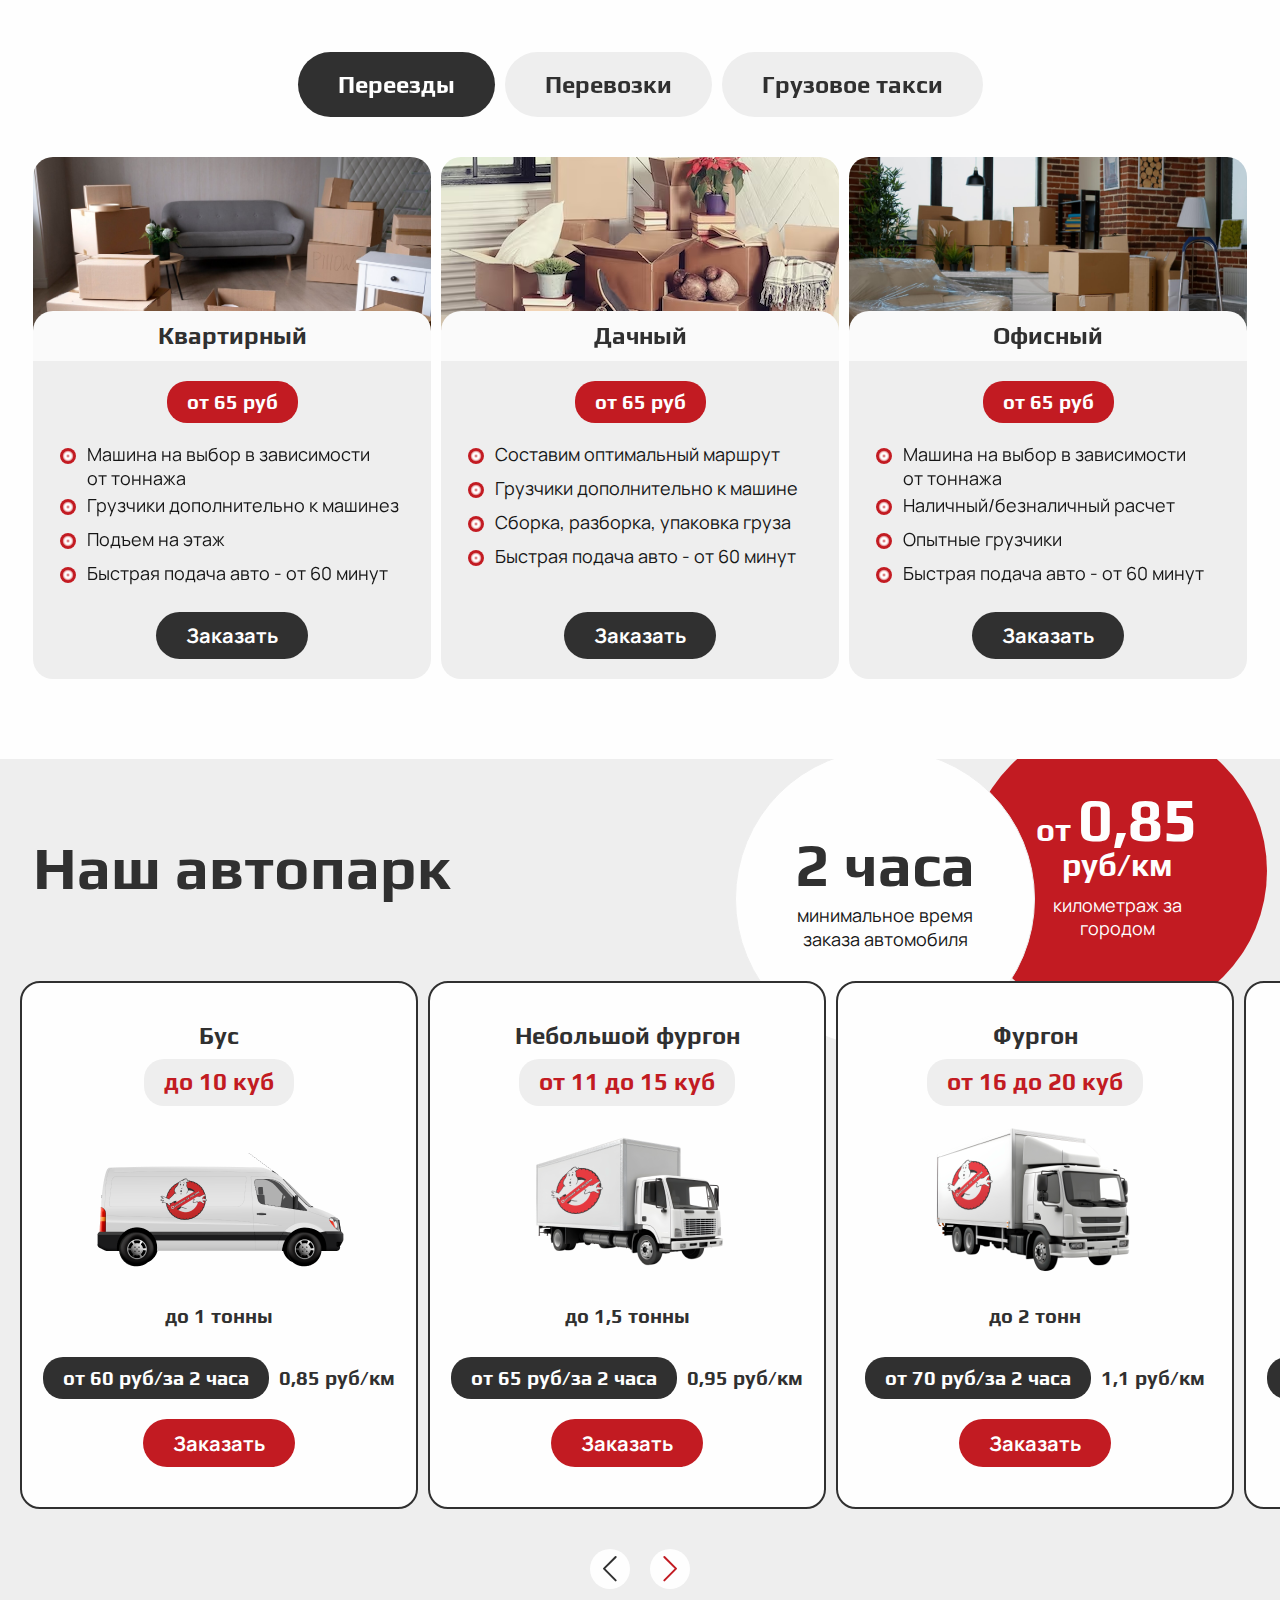
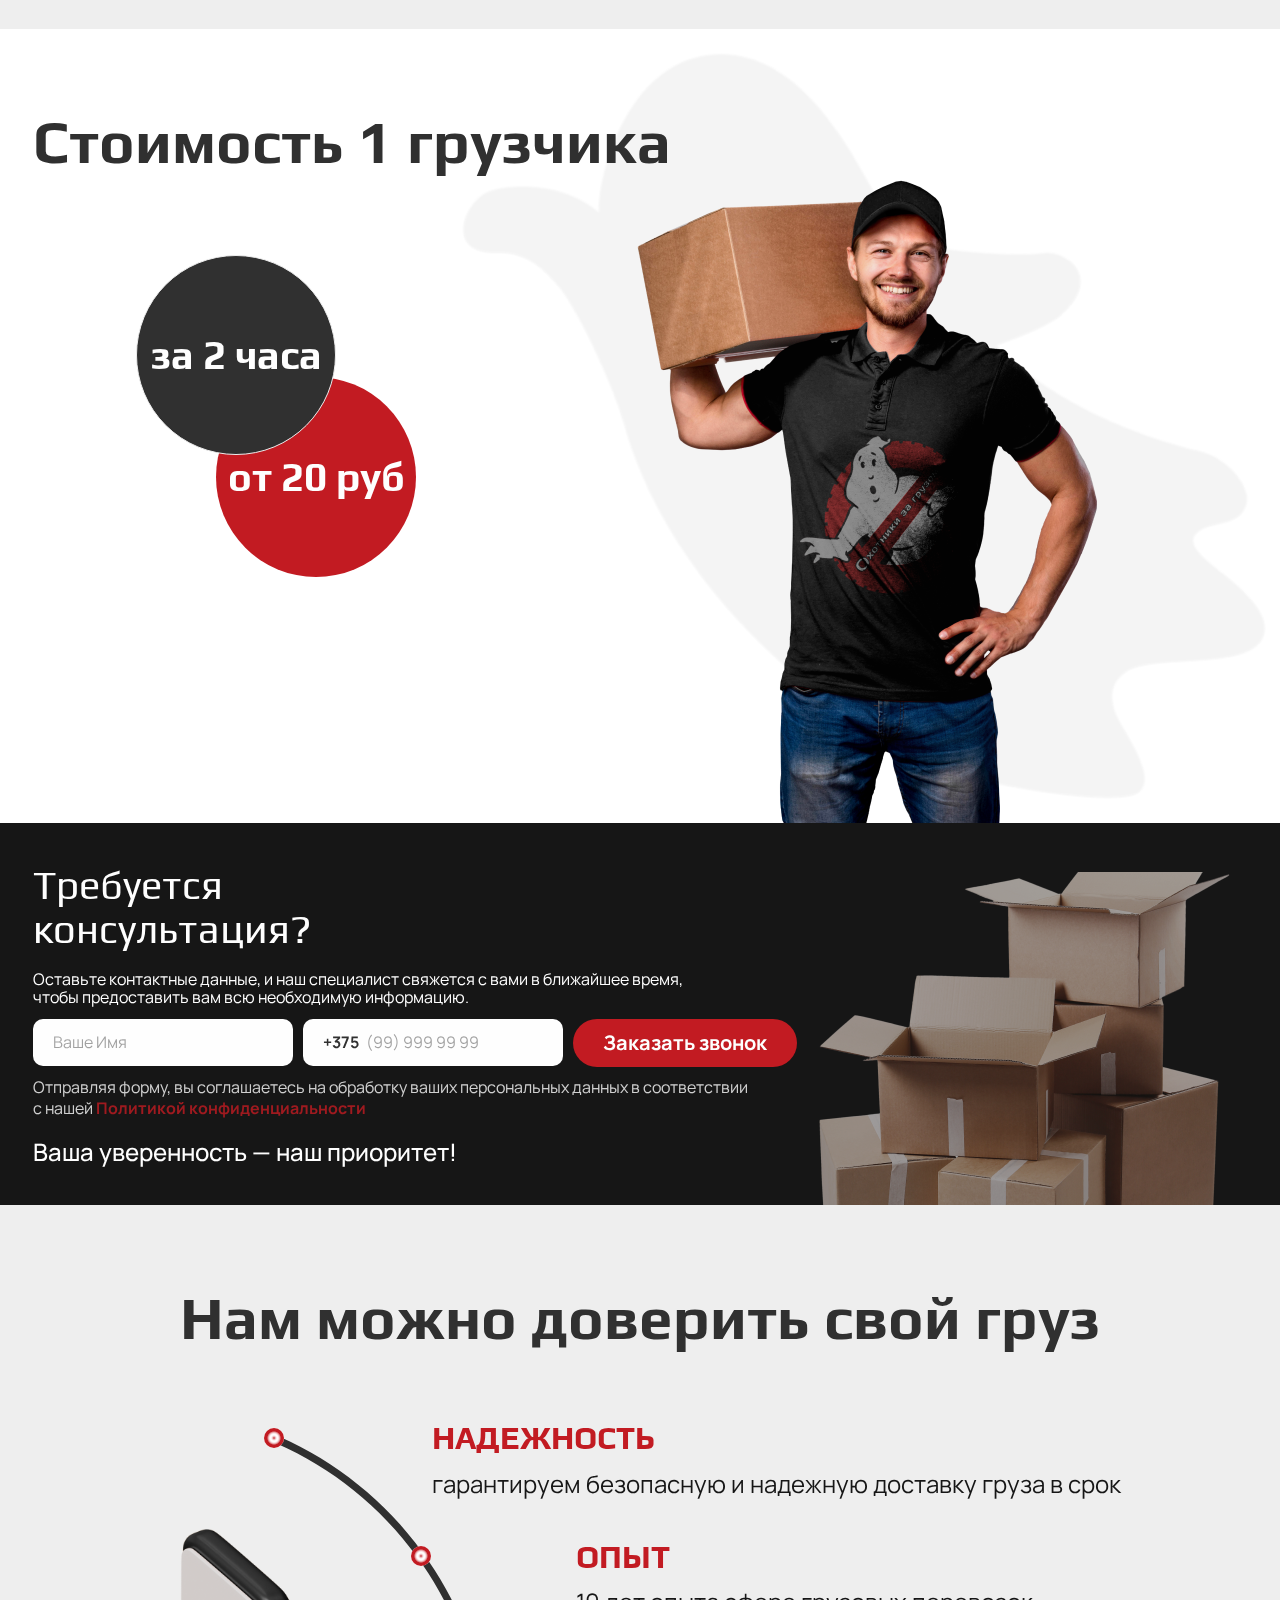
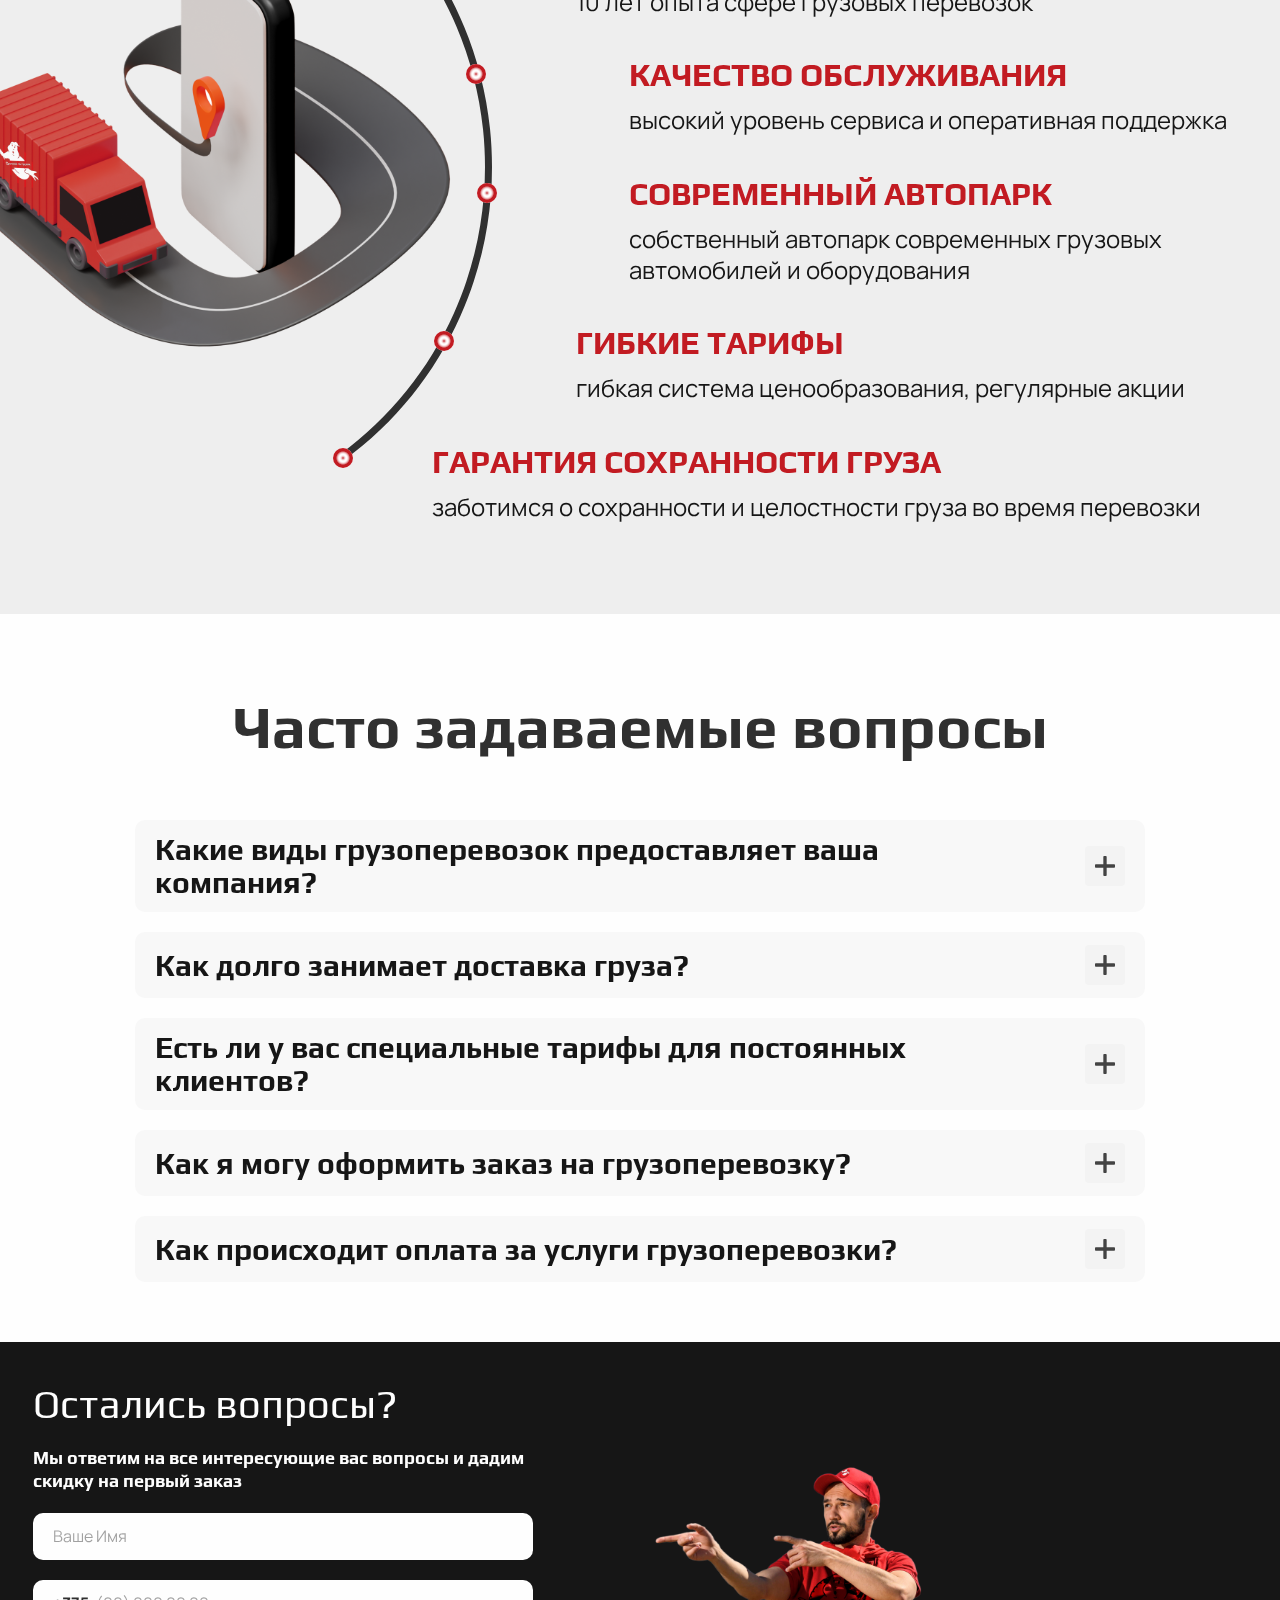
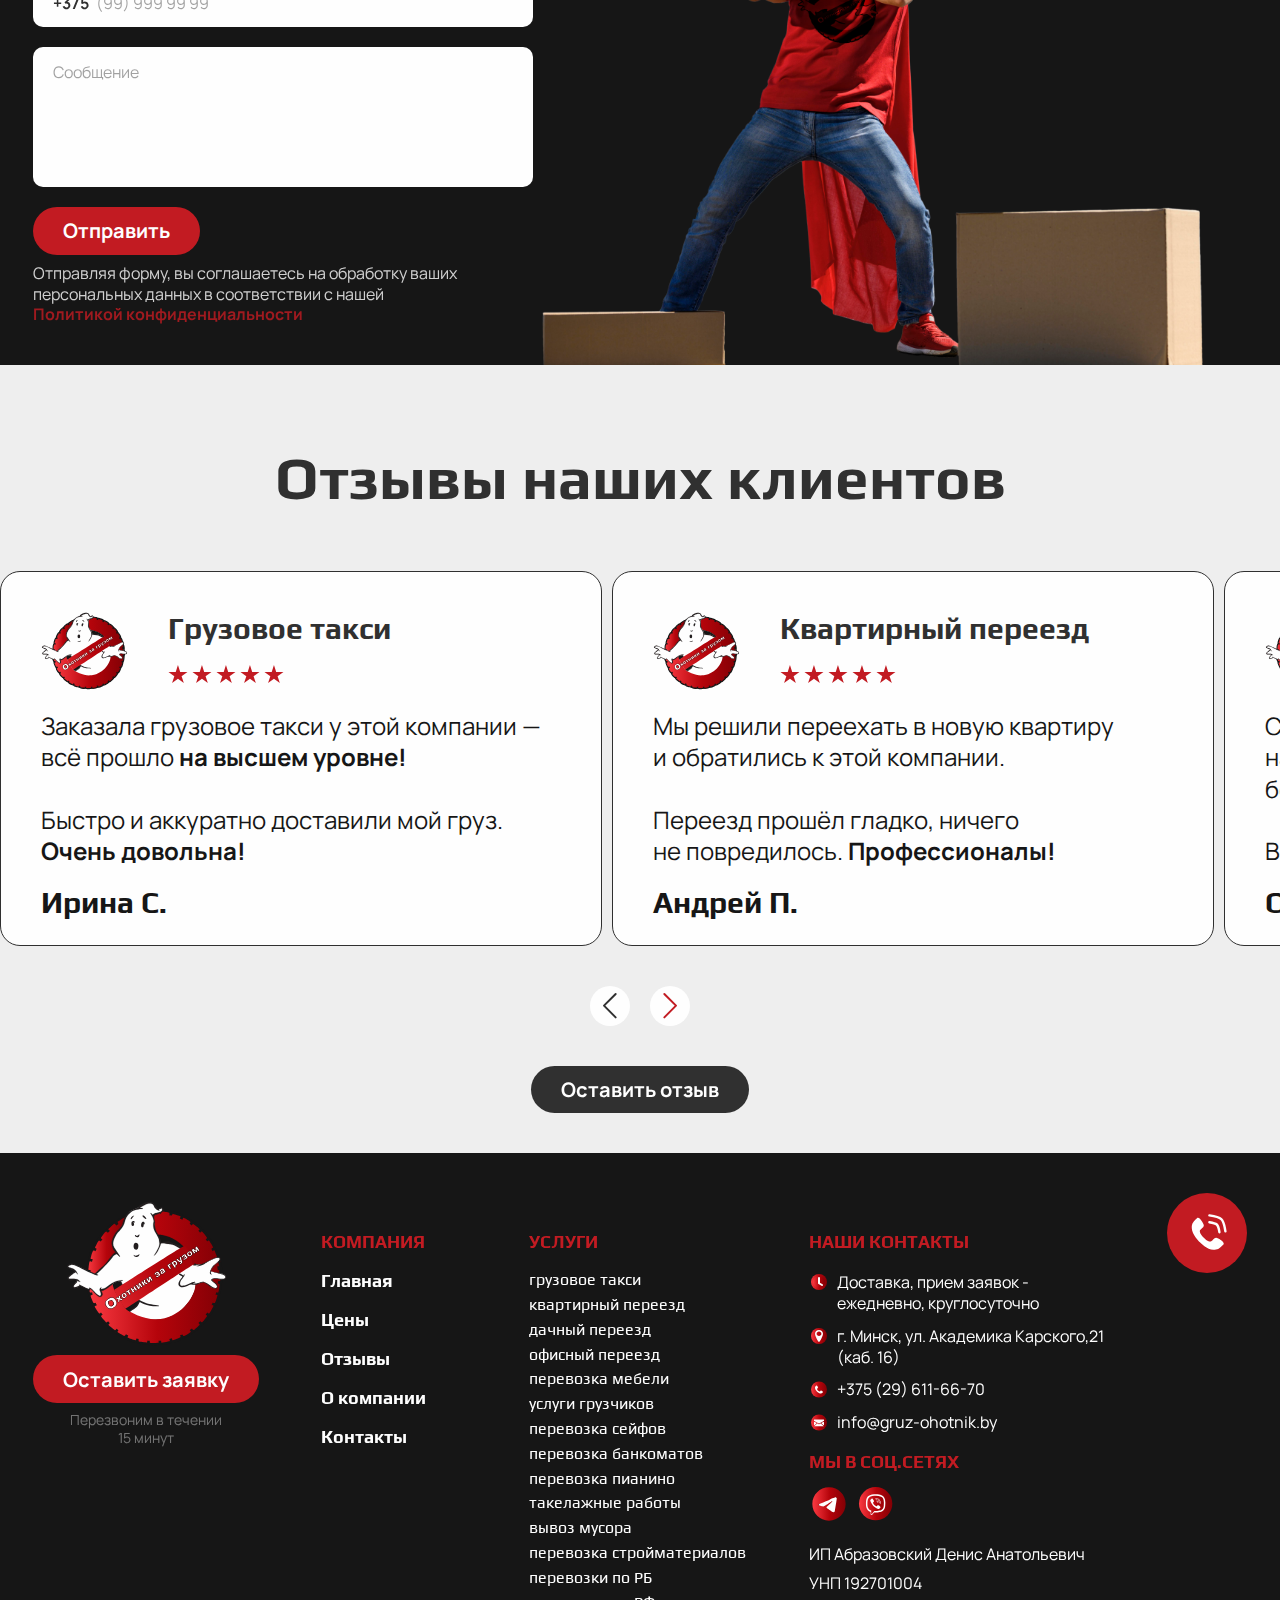
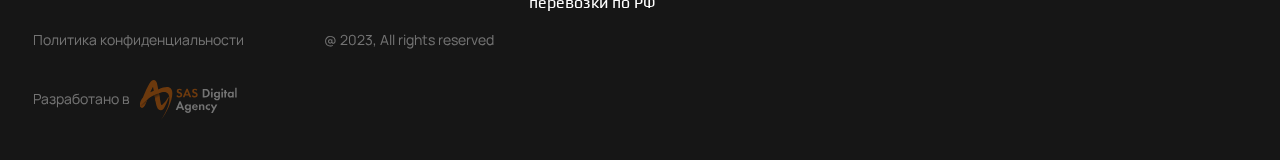
==== commit ae1577e6: "commit" ====
--- a/index.html
+++ b/index.html
@@ -115,6 +115,30 @@
                     </div>
                     <button class="burger"></button>
                 </div>
+            </div>
+        </div>
+    </header>
+
+    <header class="header header-mobile">
+        <div class="header__wrapper container">
+            <div class="header__block">
+                <div class="header__logo__block">
+                    <a href="index.html" class="logo">
+                        <img src="img/logos/logo.svg" alt="logo icon">
+                    </a>
+                    <div class="header__titles">
+                        <h2 class="header-title">Грузоперевозки по РБ и РФ</h2>
+                        <h2 class="header-title">Переезды, вывоз мусора, услуги грузчиков</h2>
+                    </div>
+                </div>
+                <button class="burger"></button>
+            </div>
+            <div class="header__block">
+                <div class="header__info">
+                    <p class="weather info-item">+7</p>
+                    <p class="exchange info-item">$ 3,29</p>
+                </div>
+                <button class="popup-btn red-btn">Заказать звонок</button>
             </div>
         </div>
     </header>
@@ -284,12 +308,14 @@
             </div>
         </section>
         <section class="services">
-            <h2 class="title services-title">Наши популярные услуги</h2>
-            <ul class="services__tabs">
-                <li class="services-tab active" data-tab="#moving">Переезды</li>
-                <li class="services-tab" data-tab="#transportation">Перевозки</li>
-                <li class="services-tab" data-tab="#taxi">Грузовое такси</li>
-            </ul>
+            <div class="container">
+                <h2 class="title services-title">Наши популярные услуги</h2>
+                <ul class="services__tabs">
+                    <li class="services-tab active" data-tab="#moving">Переезды</li>
+                    <li class="services-tab" data-tab="#transportation">Перевозки</li>
+                    <li class="services-tab" data-tab="#taxi">Грузовое такси</li>
+                </ul>
+            </div>
             <div class="services-content__wrapper">
                 <div class="services-content__block active" id="moving">
                     <div class="services-card">
@@ -542,7 +568,6 @@
         <section class="loader-coast">
             <div class="container">
                 <h2 class="title loader-coast-title">Стоимость 1 грузчика</h2>
-                <img class="loader-coast-bg" src="img/index/loader-coast/bg.png" alt="">
                 <div class="loader__info">
                     <div class="loader__circle black">
                         <p class="loader__circle-value">за 2 часа</p>
@@ -551,6 +576,7 @@
                         <p class="loader__circle-value">от 20 руб</p>
                     </div>
                 </div>
+                <img class="loader-coast-bg" src="img/index/loader-coast/bg.png" alt="">
             </div>
         </section>
         <section class="consultation black">
@@ -679,7 +705,7 @@
             <img class="consultation-man" src="img/common-blocks/consultation-man.png" alt="">
         </section>
         <section class="reviews">
-            <h2 class="title reviews-title">Отзывы наших клиентов</h2>
+            <h2 class="title container reviews-title">Отзывы наших клиентов</h2>
             <div class="swiper reviews-swiper">
                 <div class="swiper-wrapper">
                     <div class="swiper-slide review-card">
--- a/css/common.css
+++ b/css/common.css
@@ -10,7 +10,8 @@
     box-sizing: border-box;
 }
 
-body {
+body,
+section {
     overflow-x: hidden;
 }
 
@@ -77,6 +78,13 @@
     }
 }
 
+@media (max-width: 767px) {
+    .red-btn {
+        font-size: 14px;
+        height: 37px;
+    }
+}
+
 .messengers {
     display: flex;
     gap: 7px;
@@ -97,6 +105,12 @@
 @media (max-width: 1200px) {
     .title {
         font-size: 50px !important;
+    }
+}
+
+@media (max-width: 767px) {
+    .title {
+        font-size: 32px !important;
     }
 }
 
@@ -418,7 +432,8 @@
     background: url(../img/header/exchange.svg);
 }
 
-.header-tablet {
+.header-tablet,
+.header-mobile {
     display: none;
 }
 
@@ -468,6 +483,37 @@
     }
     .burger.active {
         background-image: url(../img/burger-active.svg);
+    }
+}
+
+@media (max-width: 767px) {
+    .header-tablet {
+        display: none;
+    }
+    .header-mobile {
+        display: block;
+    }
+    .header-mobile {
+        padding: 12px 0;
+    }
+    .header-mobile .header__wrapper {
+        flex-direction: column;
+        gap: 8px;
+    }
+    .header-mobile .header__block {
+        width: 100%;
+        display: flex;
+        justify-content: space-between;
+        gap: 8px;
+        align-items: center;
+    }
+    .header-mobile .header__info {
+        max-width: fit-content;
+    }
+    .header-mobile .header__logo__block {
+        display: flex;
+        align-items: center;
+        gap: 8px;
     }
 }
 
@@ -746,8 +792,21 @@
 }
 
 @media (max-width: 1200px) {
-    .form-input {
-        height: 42px;
+    .popup {
+        padding: 40px;
+        gap: 20px;
+        max-width: 65%;
+        width: 100%;
+    }
+    .popup-logo {
+        width: 150px;
+        height: 150px;
+    }
+    .popup .title {
+        font-size: 40px !important;
+    }
+    .popup-descr {
+        font-size: 18px;
     }
 }
 
@@ -773,7 +832,6 @@
         background: #161616;
         transition: .3s all;
     }
-    
     .burger-menu.active {
         right: 0;
     }
--- a/css/common-blocks.css
+++ b/css/common-blocks.css
@@ -168,6 +168,49 @@
     .consultation-man {
         right: -34%;
         max-width: 75%;
+    }
+    .consultation .form-input {
+        height: 42px;
+    }
+}
+
+@media (max-width: 767px) {
+    .consultation {
+        padding: 40px 0;
+    }
+    .boxes-bg {
+        display: block;
+        margin: 20px auto 0 auto;
+        position: static;
+        max-width: 100%;
+    }
+    .consultation-form {
+        margin-top: 10px;
+        flex-direction: column;
+        max-width: 100%;
+        gap: 10px;
+    }
+    .consultation__content {
+        max-width: 100%;
+        padding: 0;
+    }
+    .consultation-form .form-input {
+        max-width: 100%;
+    }
+    .slogan {
+        font-size: 18px;
+    }
+    .consultation-title {
+        font-size: 32px;
+    }
+    .consultation-answer {
+        font-size: 16px;
+    }
+    .consultation-big .consultation__content {
+        max-width: 100%;
+    }
+    .consultation-man {
+        top: 40px;
     }
 }
 
@@ -266,6 +309,38 @@
     }
     .review-btn {
         font-size: 16px;
+    }
+}
+
+@media (max-width: 767px) {
+    .reviews {
+        padding: 40px 0;
+    }
+    .reviews-title {
+        text-align: left;
+    }
+    .review-card {
+        padding: 20px;
+        width: 280px !important;
+        height: 325px;
+    }
+    .review-card-ava {
+        width: 58px;
+    }
+    .review-card__top {
+        gap: 10px;
+    }
+    .review-card-title {
+        font-size: 18px;
+    }
+    .review-card-text {
+        font-size: 16px;
+    }
+    .review-card-name {
+        font-size: 18px;
+    }
+    .reviews-swiper {
+        margin-top: 20px;
     }
 }
 
@@ -540,4 +615,10 @@
     .calc-top {
         padding: 20px;
     }
+}
+
+@media (max-width: 767px) {
+    .calc {
+        max-width: 100%;
+    }
 }--- a/css/index.css
+++ b/css/index.css
@@ -81,6 +81,45 @@
     }
     .promo-services__list-item {
         font-size: 24px;
+    }
+}
+
+@media(max-width: 767px) {
+    .promo {
+        padding: 35px 0 40px;
+        background-position: top 100px center;
+        background-size: 80%;
+    }
+    .promo__wrapper {
+        margin-top: 0;
+        flex-direction: column;
+        gap: 54px;
+    }
+    .promo-subtitle {
+        margin-top: 16px;
+        font-size: 24px;
+    }
+    .title-tablets {
+        display: none;
+    }
+    .promo-titles {
+        display: block;
+    }
+    .promo-services__list {
+        margin-top: 12px;
+        gap: 0;
+    }
+    .promo-services__list-item {
+        font-size: 18px;
+        padding-left: 24px;
+        height: 32px;
+    }
+    .promo-services__list-item::before {
+        width: 16px;
+        height: 32px;
+        background-position: center center;
+        background-size: cover;
+        background-repeat: no-repeat;
     }
 }
 
@@ -175,6 +214,28 @@
     }
 }
 
+@media (max-width: 767px) {
+    .stock {
+        padding: 40px 0 20px;
+    }
+    .stock-card {
+        max-width: 280px !important;
+        padding: 20px;
+        background-position: center top 50px;
+        background-size: 95%;
+    }
+    .stock-card-title {
+        font-size: 24px;
+    }
+    .slide-img {
+        width: 300px;
+        height: 300px;
+        left: -22%;
+        bottom: -14%;
+    }
+
+}
+
 /* SERVICES SECTION */
 
 .services {
@@ -352,6 +413,56 @@
     }
 }
 
+@media (max-width: 767px) {
+    .services {
+        padding: 40px 0;
+    }
+    .services-title {
+        text-align: left;
+    }
+    .services__tabs {
+        margin-top: 20px;
+        justify-content: flex-start;
+    }
+    .services-tab {
+        padding: 10px 20px;
+        font-size: 16px;
+    }
+    .services-content__block {
+        margin-top: 20px;
+    }
+    .services-card {
+        width: 280px;
+    }
+    .services-card-img {
+        height: 156px;
+    }
+    .services-card-title__block {
+        margin-top: -44px;
+    }
+    .services-card-title {
+        font-size: 18px;
+    }
+    .services-card__content {
+        padding: 12px 20px 20px;
+        gap: 12px;
+    }
+    .services-card-price {
+        font-size: 18px;
+    }
+    .content-header {
+        gap: 12px;
+    }
+    .services-card__list-item {
+        font-size: 16px;
+    }
+    .services-card-btn {
+        font-size: 16px;
+        height: 43px;
+    }
+    
+}
+
 /* AUTO BLOCK */
 
 .auto {
@@ -414,8 +525,7 @@
 }
 
 .auto-card-photo {
-    max-width: 332px;
-    max-height: 150px;
+    max-width: 100%;
 }
 
 .auto-card-weight {
@@ -556,6 +666,44 @@
     }
 }
 
+@media (max-width: 767px) {
+    .auto-swiper {
+        margin-top: 231px;
+    }
+    .auto {
+        position: relative;
+    }
+    .auto .container {
+        position: static;
+    }
+    .auto__info {
+        left: 0;
+        top: 14%;
+    }
+    .auto-title {
+        padding-top: 40px;
+    }
+    .auto-circle {
+        width: 180px;
+        height: 180px;
+    }
+    .auto-circle-title {
+        font-size: 32px;
+    }
+    .auto-circle {
+        gap: 8px;
+    }
+    .auto-card {
+        max-width: 280px !important;
+        padding: 20px;
+        gap: 12px;
+    }
+    .auto-card-price__block {
+        flex-direction: column;
+        align-items: center;
+    }
+}
+
 /* LOADER-COAST SECTION */
 
 .loader-coast {
@@ -627,6 +775,31 @@
     }
 }
 
+@media (max-width: 767px) {
+    .loader-coast {
+        padding: 40px 0 20px;
+        height: auto;
+    }
+    .loader-coast-bg {
+        position: static;
+        max-width: 100%;
+        max-height: 391px;
+    }
+    .loader__info {
+        margin-top: 20px;
+    }
+    .loader__circle {
+        width: 150px;
+        height: 150px;
+    }
+    .loader__circle-value {
+        font-size: 32px;
+    }
+    .loader__circle.red {
+        margin-top: -50px;
+    }
+}
+
 /* TRUST SECTION */
 
 .trust {
@@ -706,6 +879,45 @@
     }
     .trust-car {
         max-width: 150%;
+    }
+}
+
+@media(max-width: 767px) {
+    .trust {
+        padding: 40px 0;
+    }
+    .trust-bg {
+        position: static;
+        max-width: 100%;
+        display: flex;
+        align-items: center;
+        height: 300px;
+    }
+    .trust-bg .trust-car {
+        position: static;
+        transform: none;
+        max-width: 50%;
+    }
+    .trust__list {
+        width: 100%;
+    }
+    .trust__list-item {
+        align-self: flex-start !important;
+    }
+    .trust .container {
+        gap: 20px;
+    }
+    .puncts__list-item-title {
+        font-size: 18px;
+    }
+    .puncts__list-item {
+        gap: 8px;
+    }
+    .puncts__list-item-descr {
+        font-size: 16px;
+    }
+    .puncts__list {
+        gap: 16px;
     }
 }
 
@@ -792,4 +1004,20 @@
     .collapse__block-text {
         font-size: 16px;
     }
+}
+
+@media (max-width: 1200px) {
+    .faq {
+        padding: 40px 0;
+    }
+    .collapse__block-title {
+        font-size: 16px;
+    }
+    .collapse__block__wrapper {
+        padding: 10px;
+    }
+    .collapse__block-text {
+        font-size: 14px;
+        padding: 10px;
+    }
 }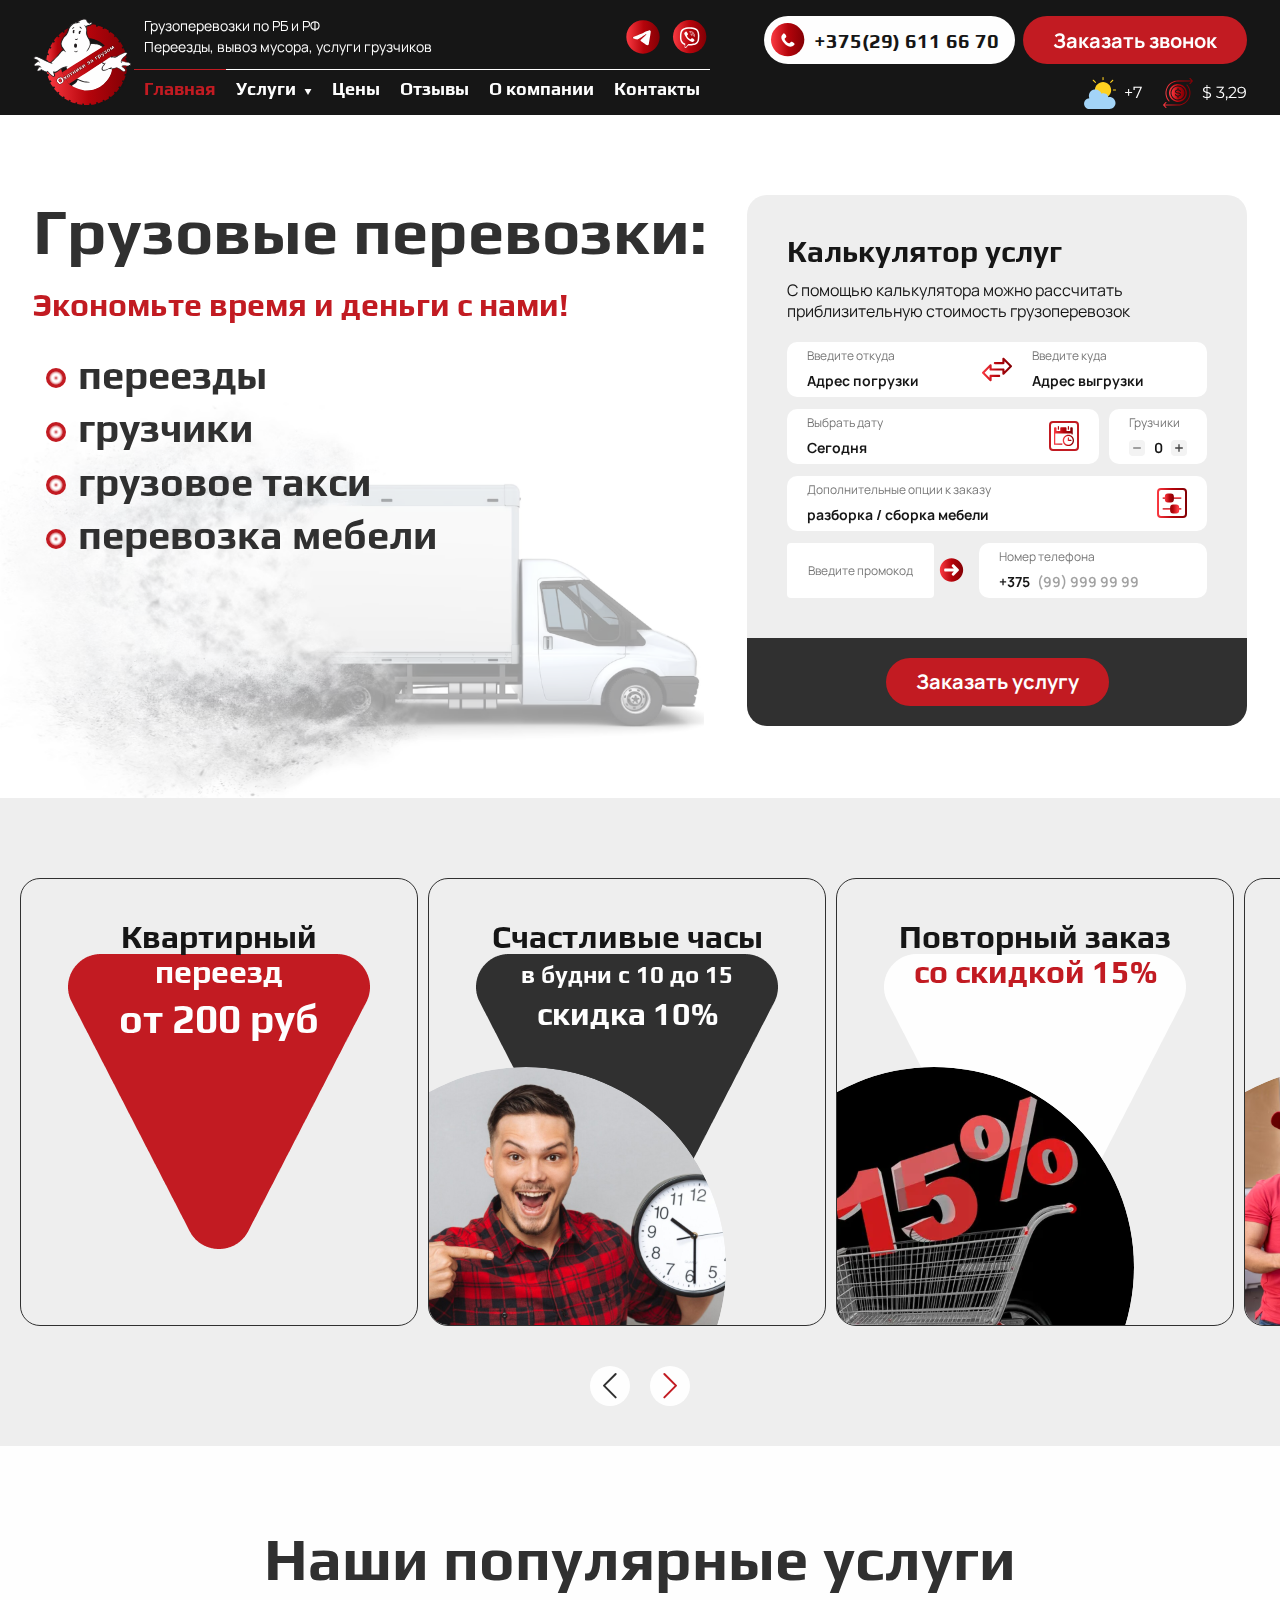
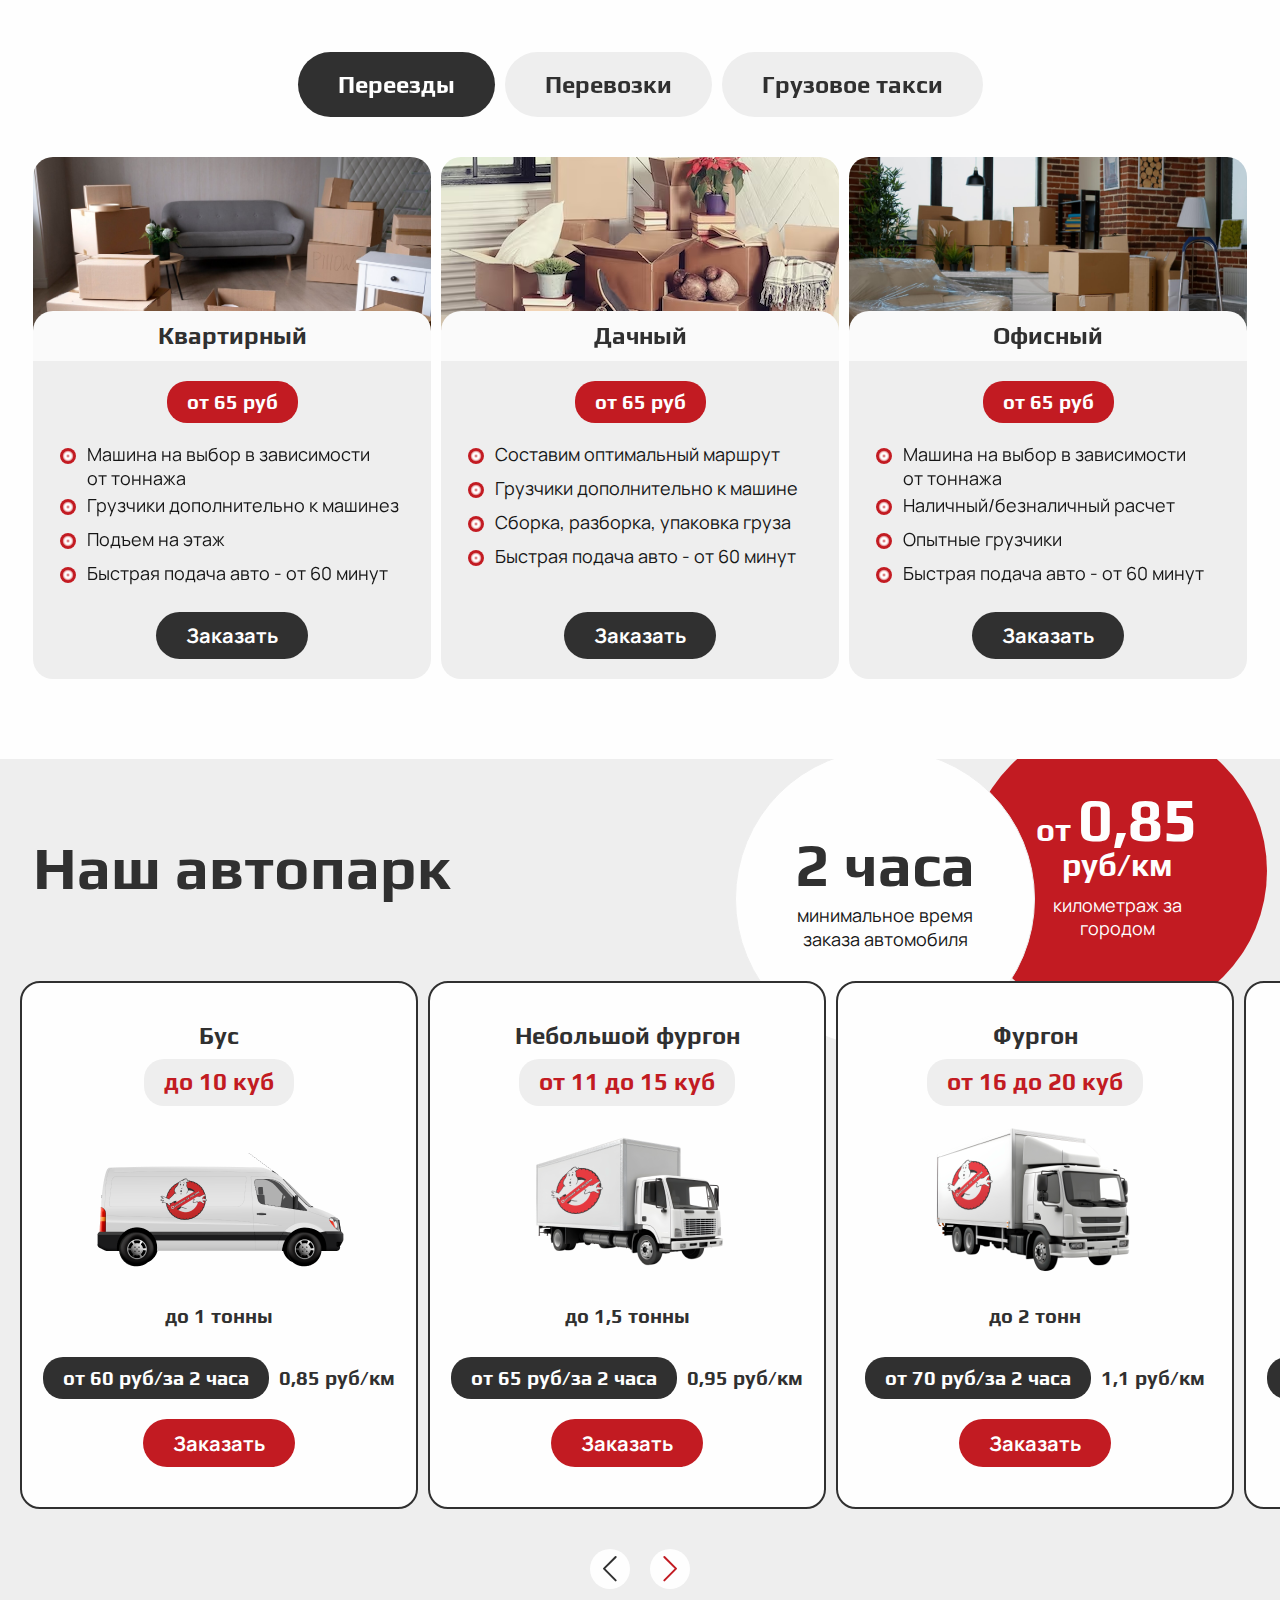
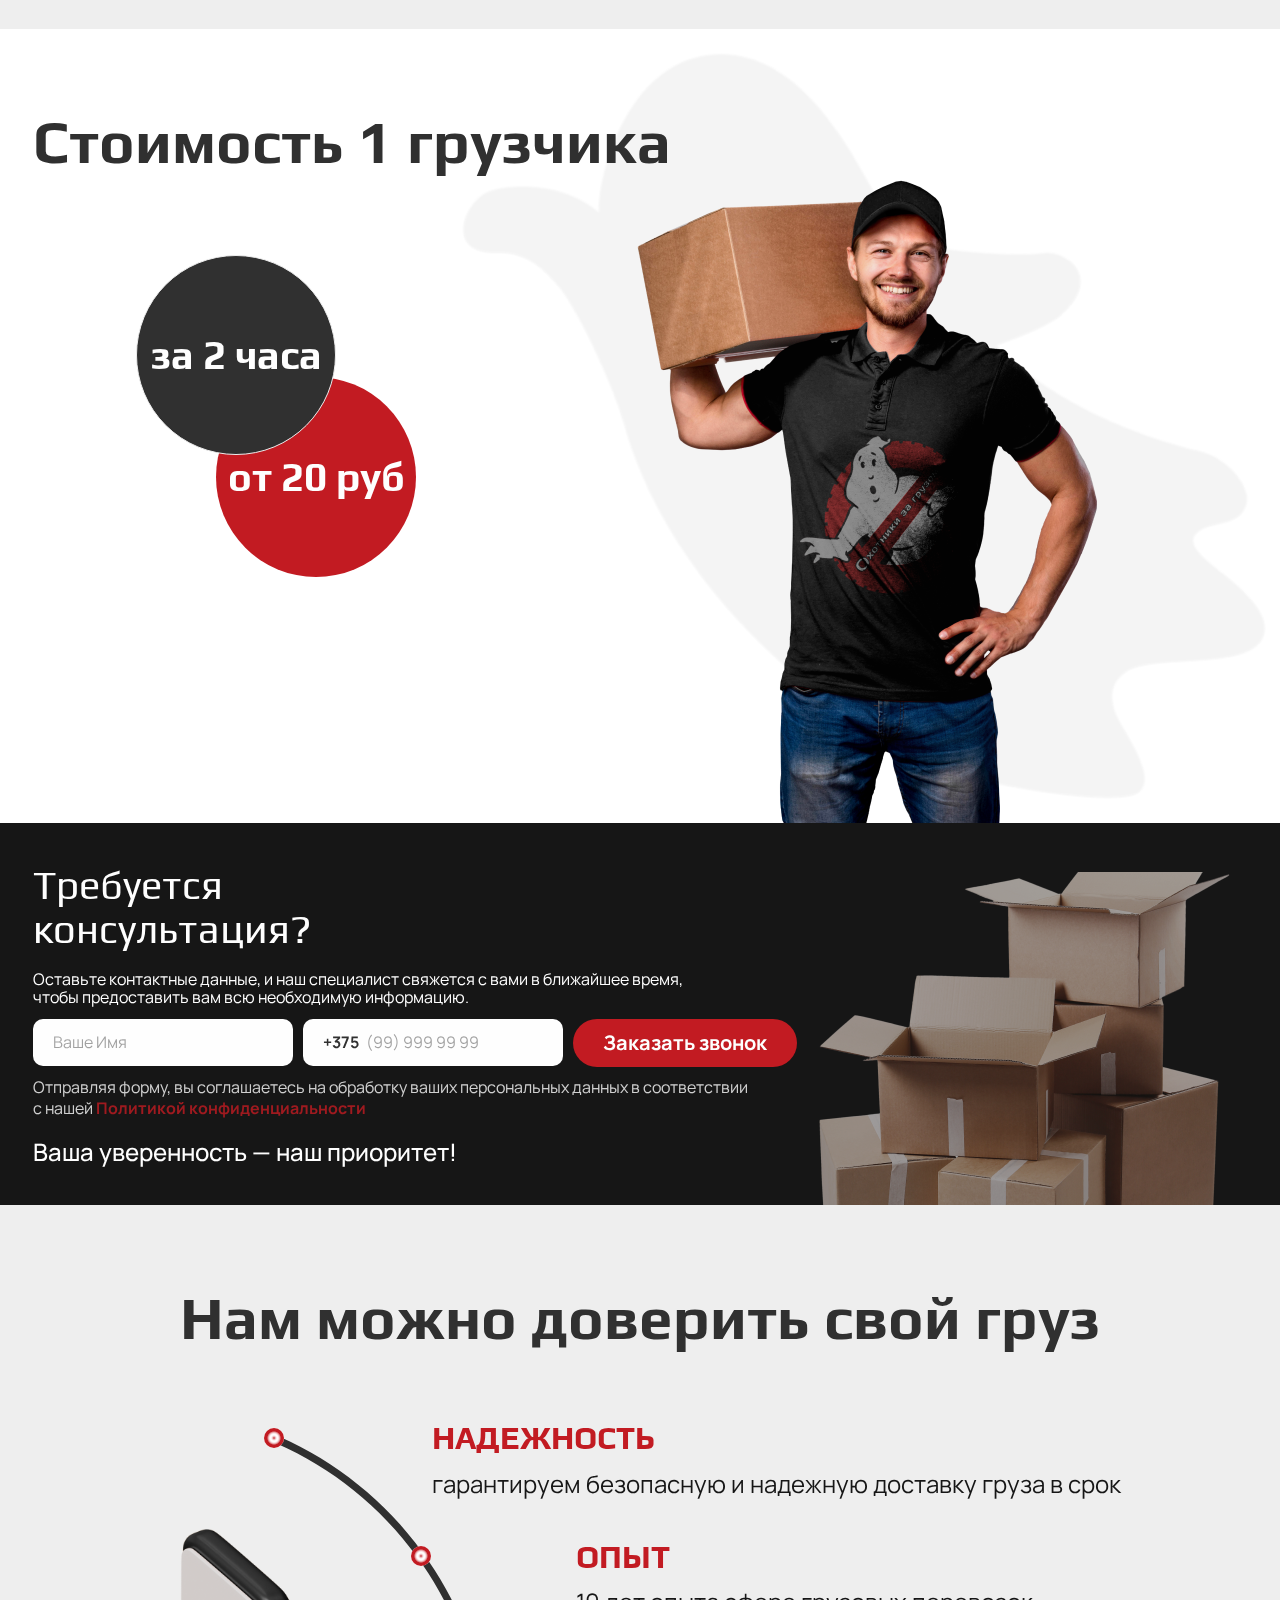
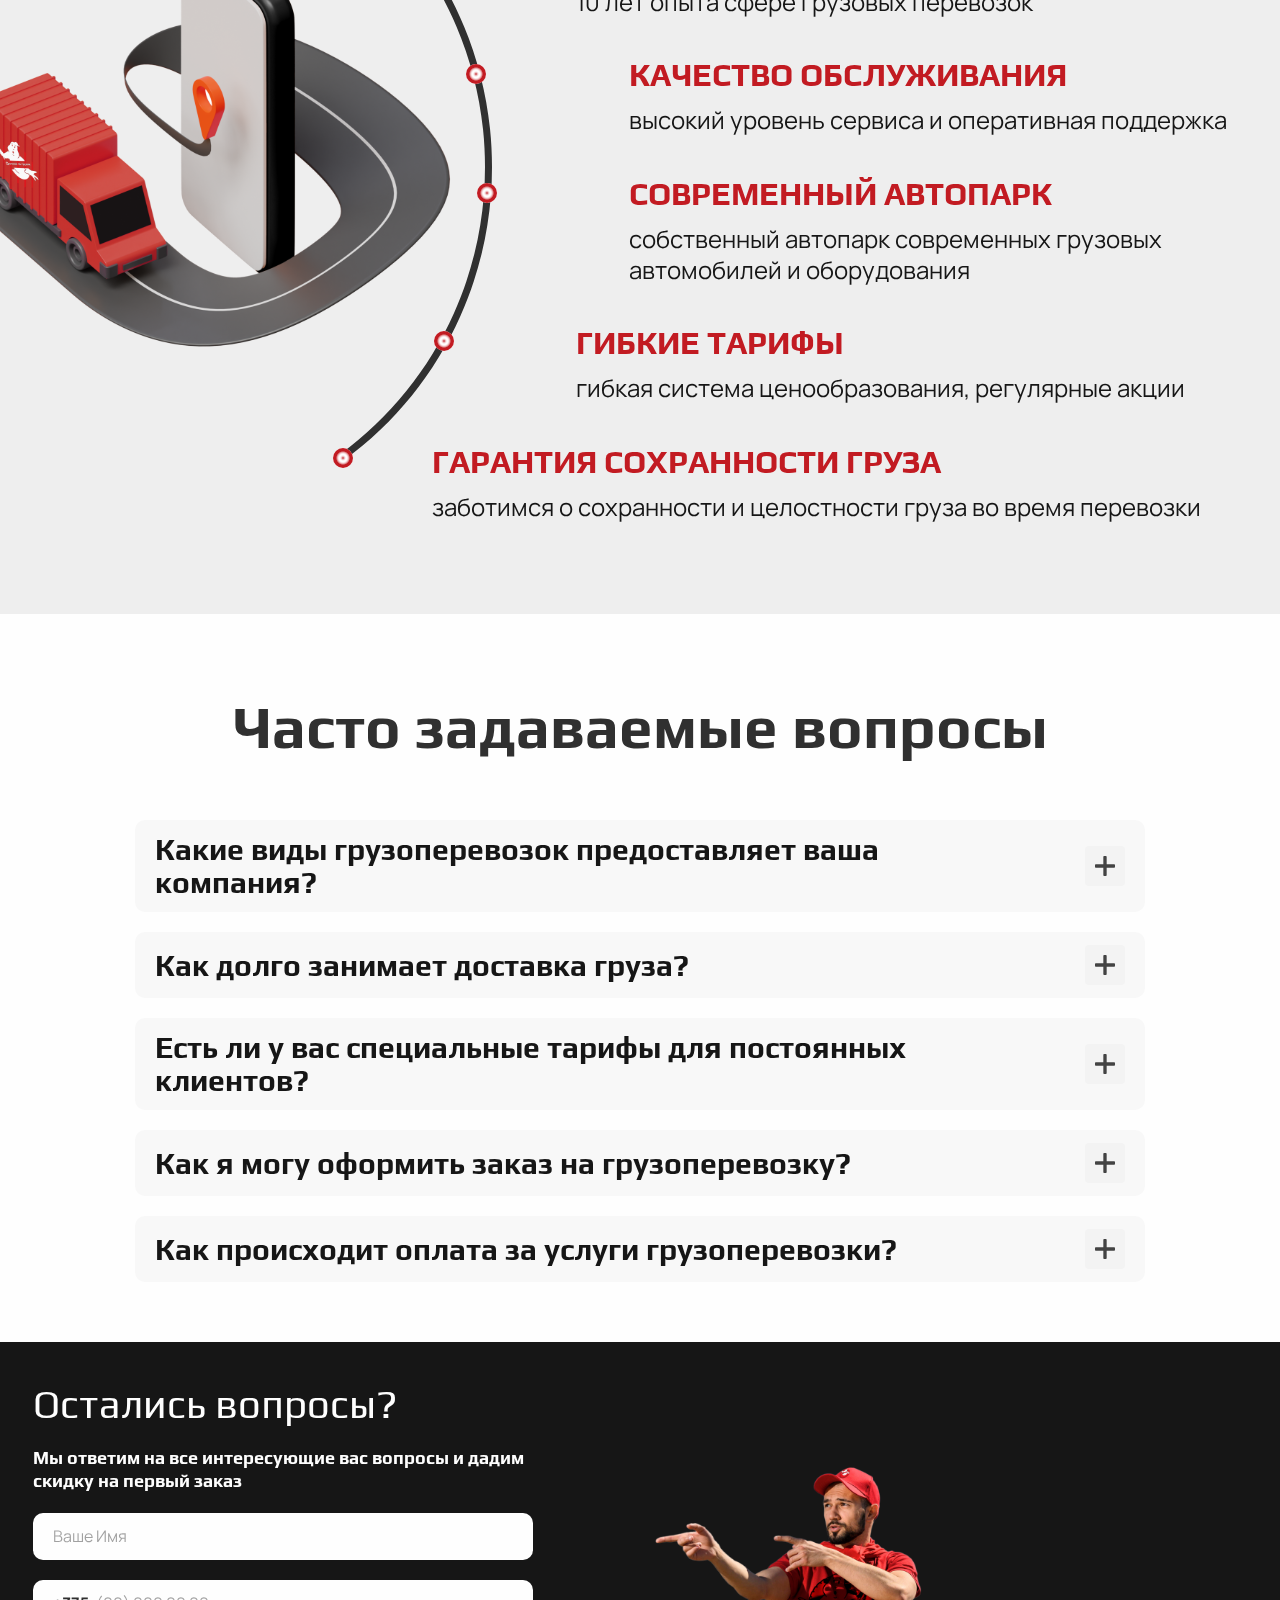
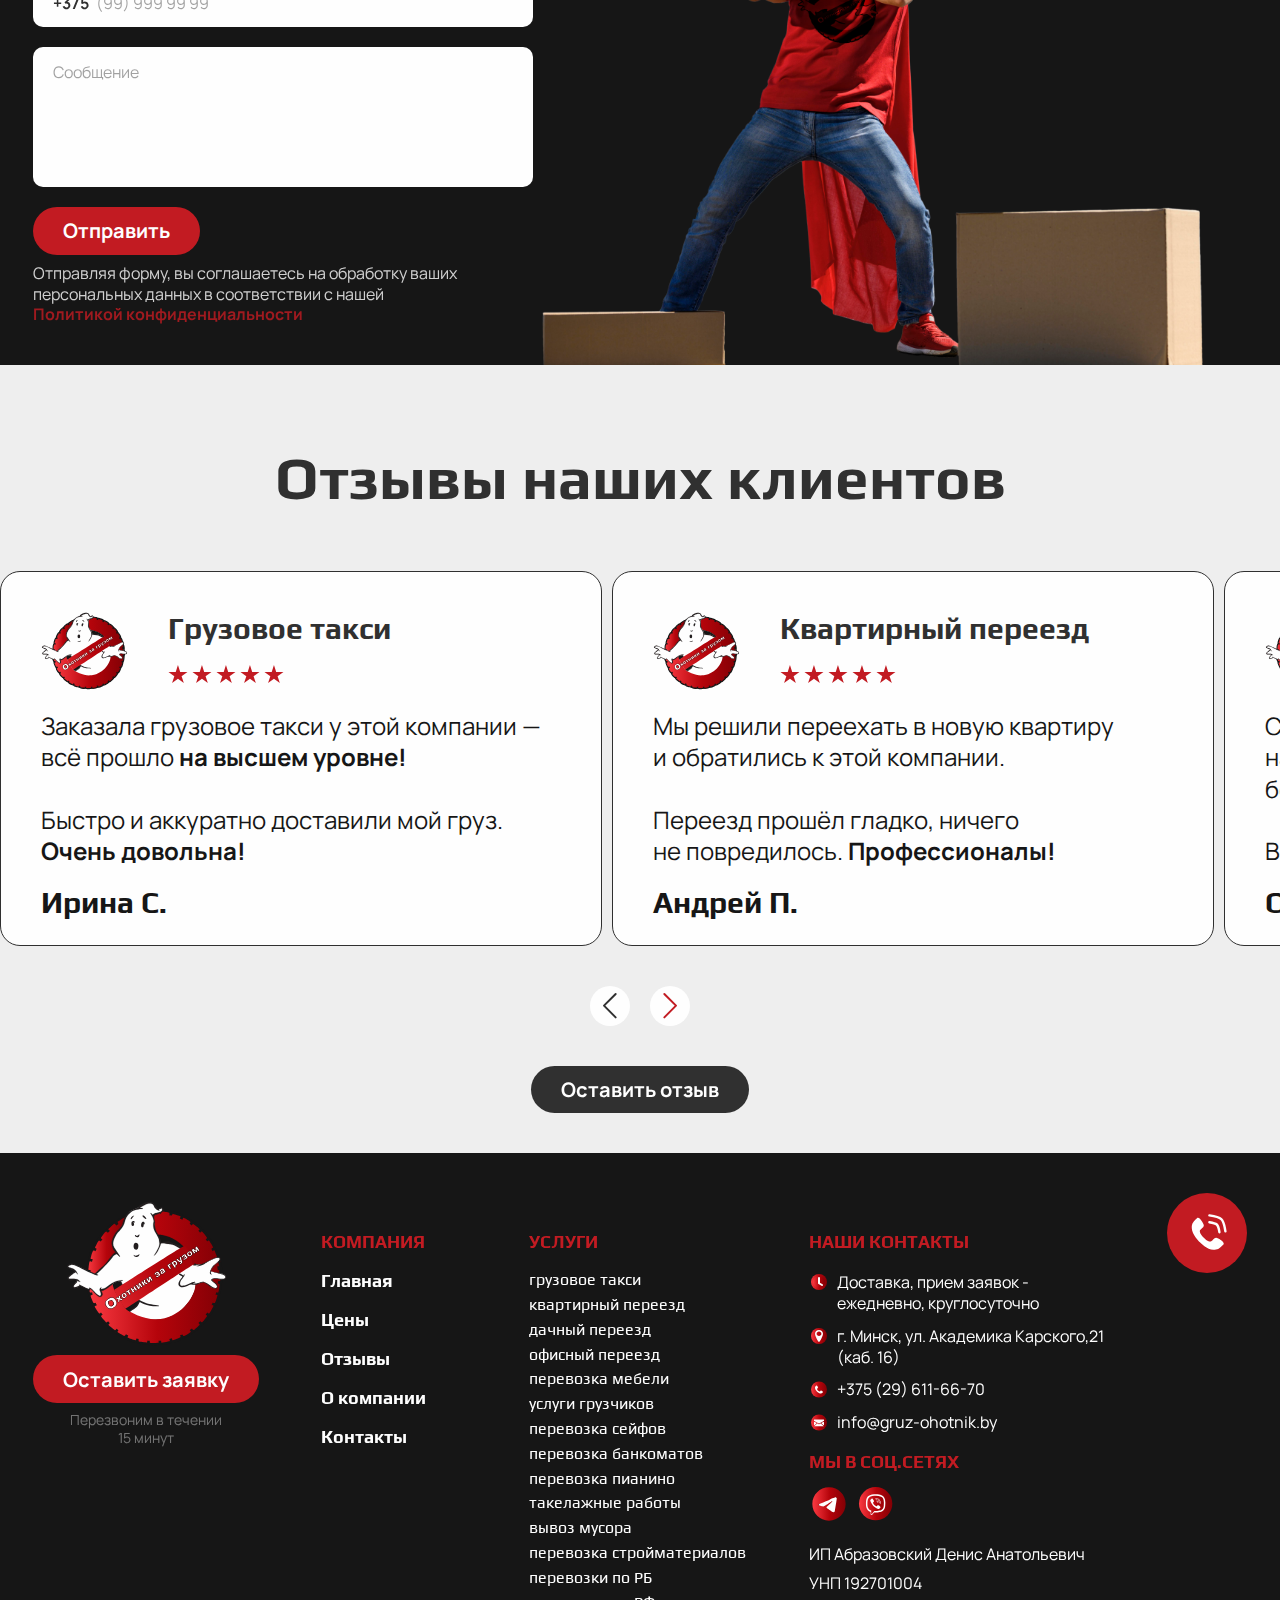
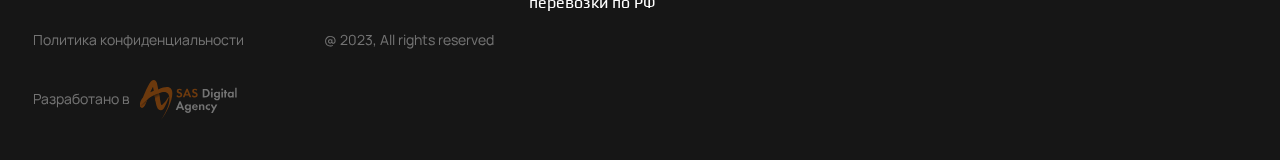
==== commit ea45f346: "commit" ====
--- a/index.html
+++ b/index.html
@@ -211,7 +211,7 @@
                                     <input class="promocode-input" type="text" placeholder="Введите промокод">
                                     <img class="promocode-arrow" src="img/common-blocks/calc/promocode-arrow.svg" alt="arrow icon">
                                 </div>
-                                <div class="input__block Номер телефона">
+                                <div class="input__block">
                                     <p class="input-title">Номер телефона</p>
                                     <div class="phone-input-block">
                                         <input type="text" class="input-value phone-code-input" required value="+375">
@@ -310,11 +310,13 @@
         <section class="services">
             <div class="container">
                 <h2 class="title services-title">Наши популярные услуги</h2>
-                <ul class="services__tabs">
-                    <li class="services-tab active" data-tab="#moving">Переезды</li>
-                    <li class="services-tab" data-tab="#transportation">Перевозки</li>
-                    <li class="services-tab" data-tab="#taxi">Грузовое такси</li>
-                </ul>
+                <div class="services__tabs__wrapper">
+                    <ul class="services__tabs">
+                        <li class="services-tab active" data-tab="#moving">Переезды</li>
+                        <li class="services-tab" data-tab="#transportation">Перевозки</li>
+                        <li class="services-tab" data-tab="#taxi">Грузовое такси</li>
+                    </ul>
+                </div>
             </div>
             <div class="services-content__wrapper">
                 <div class="services-content__block active" id="moving">
@@ -843,7 +845,7 @@
                         </ul>
                     </nav>
                     <nav class="footer-services footer-margin">
-                        <p class="footer-title">Услуги</p>
+                        <p class="footer-title footer-service-title">Услуги</p>
                         <ul class="footer-services__list">
                             <li class="footer-services__list-item"><a href="">грузовое такси</a></li>
                             <li class="footer-services__list-item"><a href="">квартирный переезд</a></li>
--- a/css/common.css
+++ b/css/common.css
@@ -718,6 +718,88 @@
     .footer-info {
         margin-top: 40px;
         gap: 200px;
+    }
+}
+
+@media (max-width: 767px) {
+    .footer {
+        padding: 20px 0;
+    }
+    .footer * {
+        text-align: center;
+        align-items: center;
+        justify-content: center;
+    }
+    .footer__wrapper {
+        flex-direction: column;
+    }
+    .footer__navs {
+        max-width: 100%;
+    }
+    .footer-info {
+        flex-direction: column;
+        gap: 12px;
+    }
+    .big-logo {
+        width: 117.548px;
+        height: 105.652px;
+    }
+    .big-logo img {
+        max-width: 100%;
+    }
+    .footer .popup-btn {
+        margin-top: 12px;
+    }
+    .footer__block .footer-call {
+        width: 60px;
+        height: 60px;
+    }
+    .footer__block .footer-call img {
+        max-width: 100%;
+    }
+    .footer-contacts {
+        max-width: 100%;
+    }
+    .footer-info {
+        margin-top: 20px;
+    }
+    .footer-contacts__list-item {
+        text-align: left;
+    }
+    .footer-legal__list {
+        width: 100%;
+    }
+    .footer-service-title {
+        display: flex;
+        align-items: center;
+        gap: 8px;
+    }
+    .footer-service-title::after {
+        content: "";
+        width: 8px;
+        height: 19px;
+        background-image: url(../img/footer-arrow.svg);
+        background-position: center top;
+        background-size: contain;
+    }
+    .footer-services__list {
+        margin-top: 30px;
+        gap: 20px;
+        display: none;
+    }
+    .footer-services__list.active {
+        display: flex;
+    }
+}
+
+@media (max-width: 500px) {
+    .footer-contacts__list,
+    .footer-legal__list,
+    .footer-info {
+        align-items: flex-start;
+    }
+    .sas-copyright {
+        justify-content: flex-start;
     }
 }
 
@@ -894,4 +976,7 @@
         justify-content: center;
 
     }
+    .burger-menu {
+        max-width: 100%;
+    }
 }--- a/css/common-blocks.css
+++ b/css/common-blocks.css
@@ -179,10 +179,11 @@
         padding: 40px 0;
     }
     .boxes-bg {
-        display: block;
-        margin: 20px auto 0 auto;
-        position: static;
-        max-width: 100%;
+        display: block !important;
+        margin: 20px auto 0 auto !important;
+        position: static !important;
+        max-width: 100% !important;
+        height: 100% !important;
     }
     .consultation-form {
         margin-top: 10px;
@@ -340,6 +341,9 @@
         font-size: 18px;
     }
     .reviews-swiper {
+        margin-top: 20px;
+    }
+    .review-btn {
         margin-top: 20px;
     }
 }
@@ -621,4 +625,21 @@
     .calc {
         max-width: 100%;
     }
+    .calc-form__block:first-child,
+    .calc-form__block:last-child {
+        flex-direction: column;
+        align-items: flex-start;
+    }
+    .from__block,
+    .to__block,
+    .arrow__block,
+    .calc-form__block:last-child .input__block {
+        width: 100%;
+    }
+    .from__block {
+        border-radius: 10px 10px 0 0;
+    }
+    .to__block {
+        border-radius: 0 0 10px 10px;
+    }
 }--- a/css/index.css
+++ b/css/index.css
@@ -89,6 +89,12 @@
         padding: 35px 0 40px;
         background-position: top 100px center;
         background-size: 80%;
+    }
+    .promo .container {
+        padding: 0;
+    }
+    .promo__content {
+        padding: 0 20px;
     }
     .promo__wrapper {
         margin-top: 0;
@@ -393,13 +399,16 @@
     .services {
         padding: 60px 0 104px;
     }
-    .services-content__wrapper {
+    .services-content__wrapper,
+    .services__tabs__wrapper {
         overflow-x: auto;
     }
-    .services-content__wrapper::-webkit-scrollbar {
+    .services-content__wrapper::-webkit-scrollbar,
+    .services__tabs__wrapper::-webkit-scrollbar {
         display: none;
     }
-    .services-content__wrapper {
+    .services-content__wrapper,
+    .services__tabs__wrapper {
         -ms-overflow-style: none;
         scrollbar-width: none;
     }
@@ -410,6 +419,12 @@
     }
     .services-card {
         width: 359px;
+    }
+    .services__tabs {
+        max-width: fit-content;
+    }
+    .services-tab {
+        white-space: nowrap;
     }
 }
 
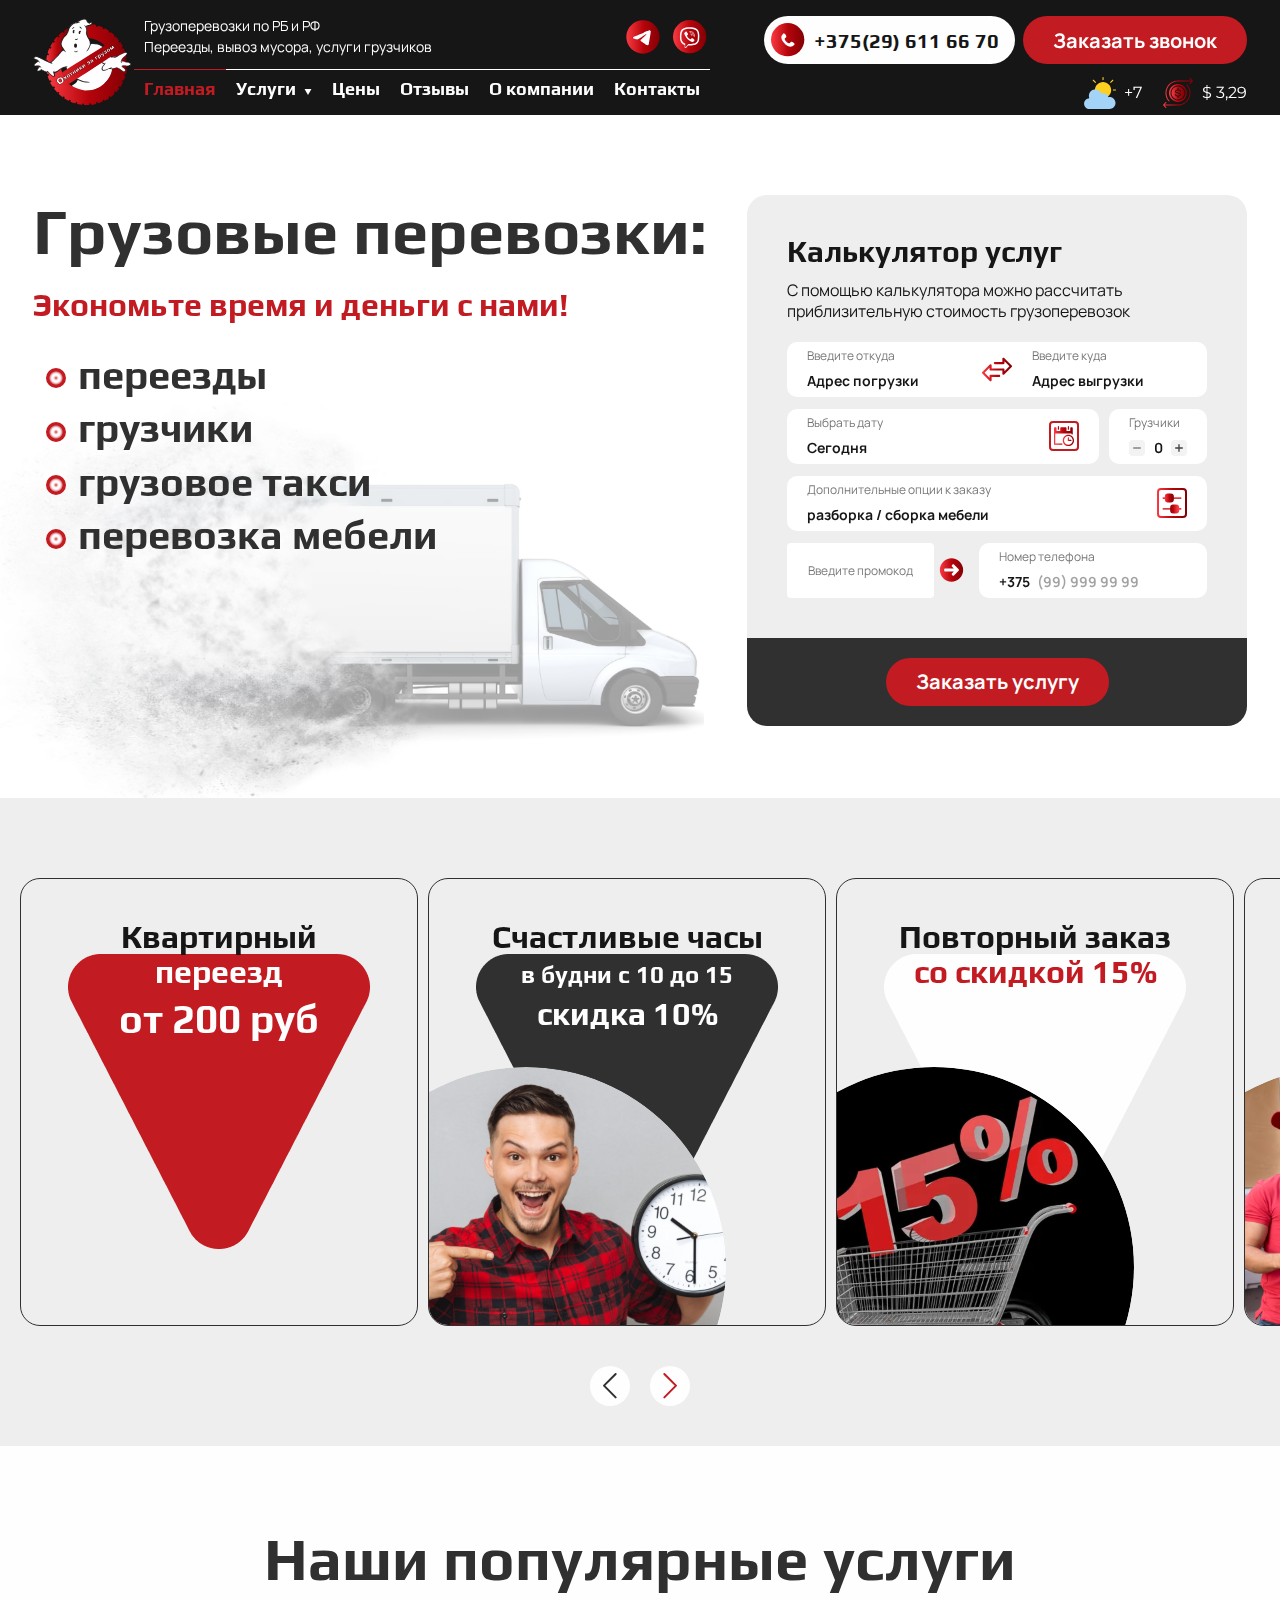
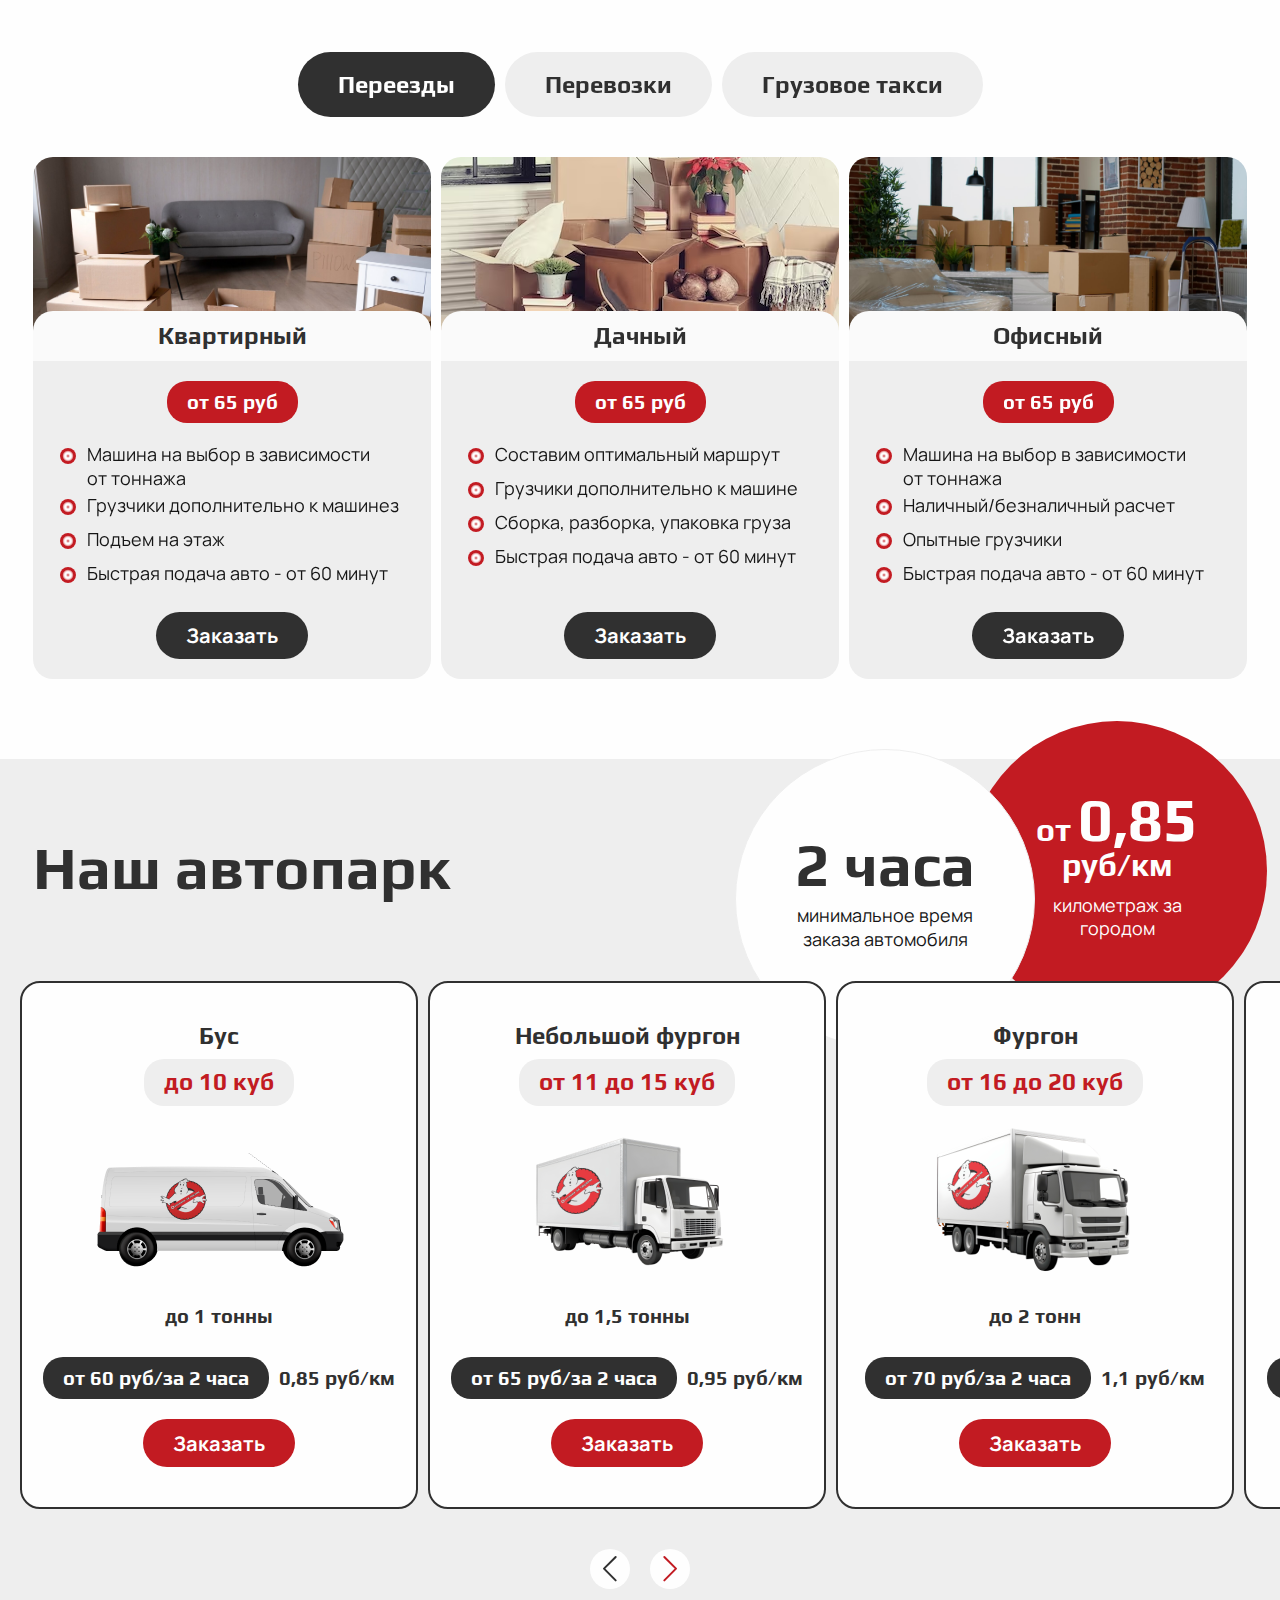
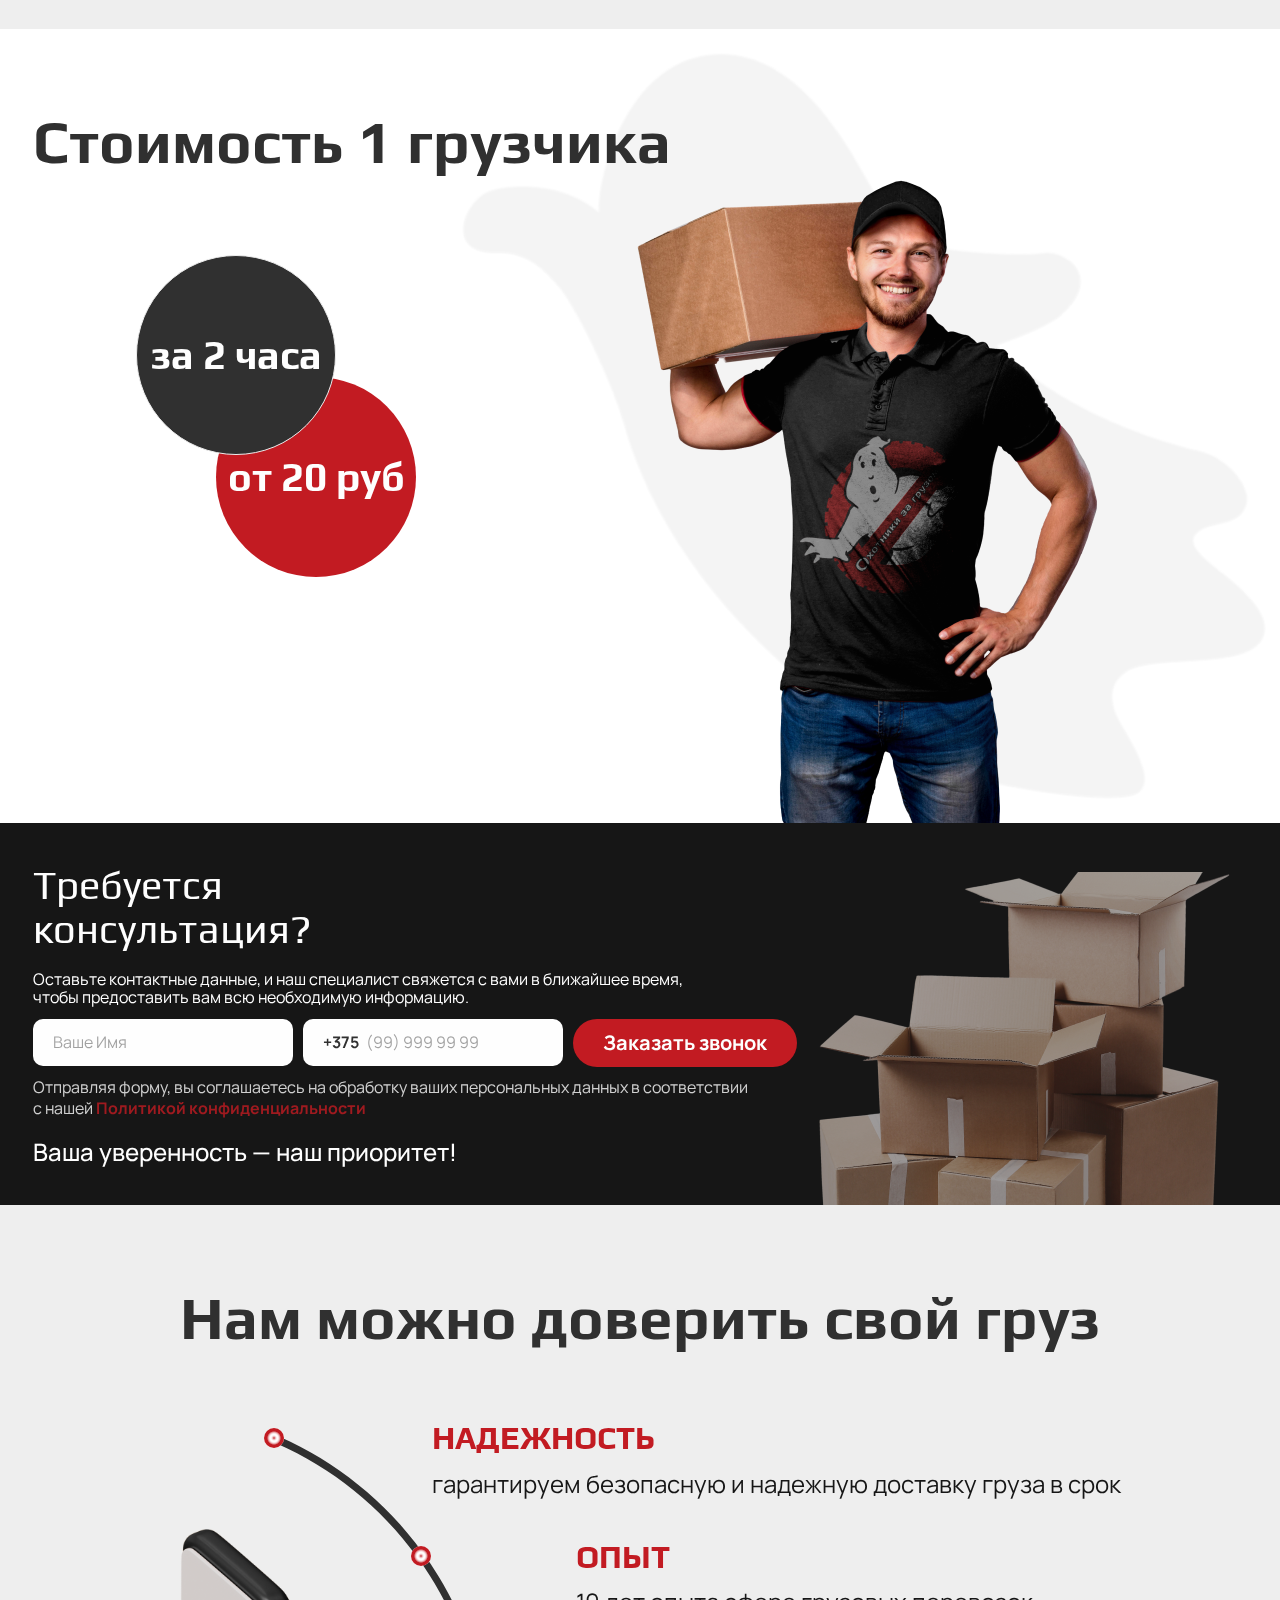
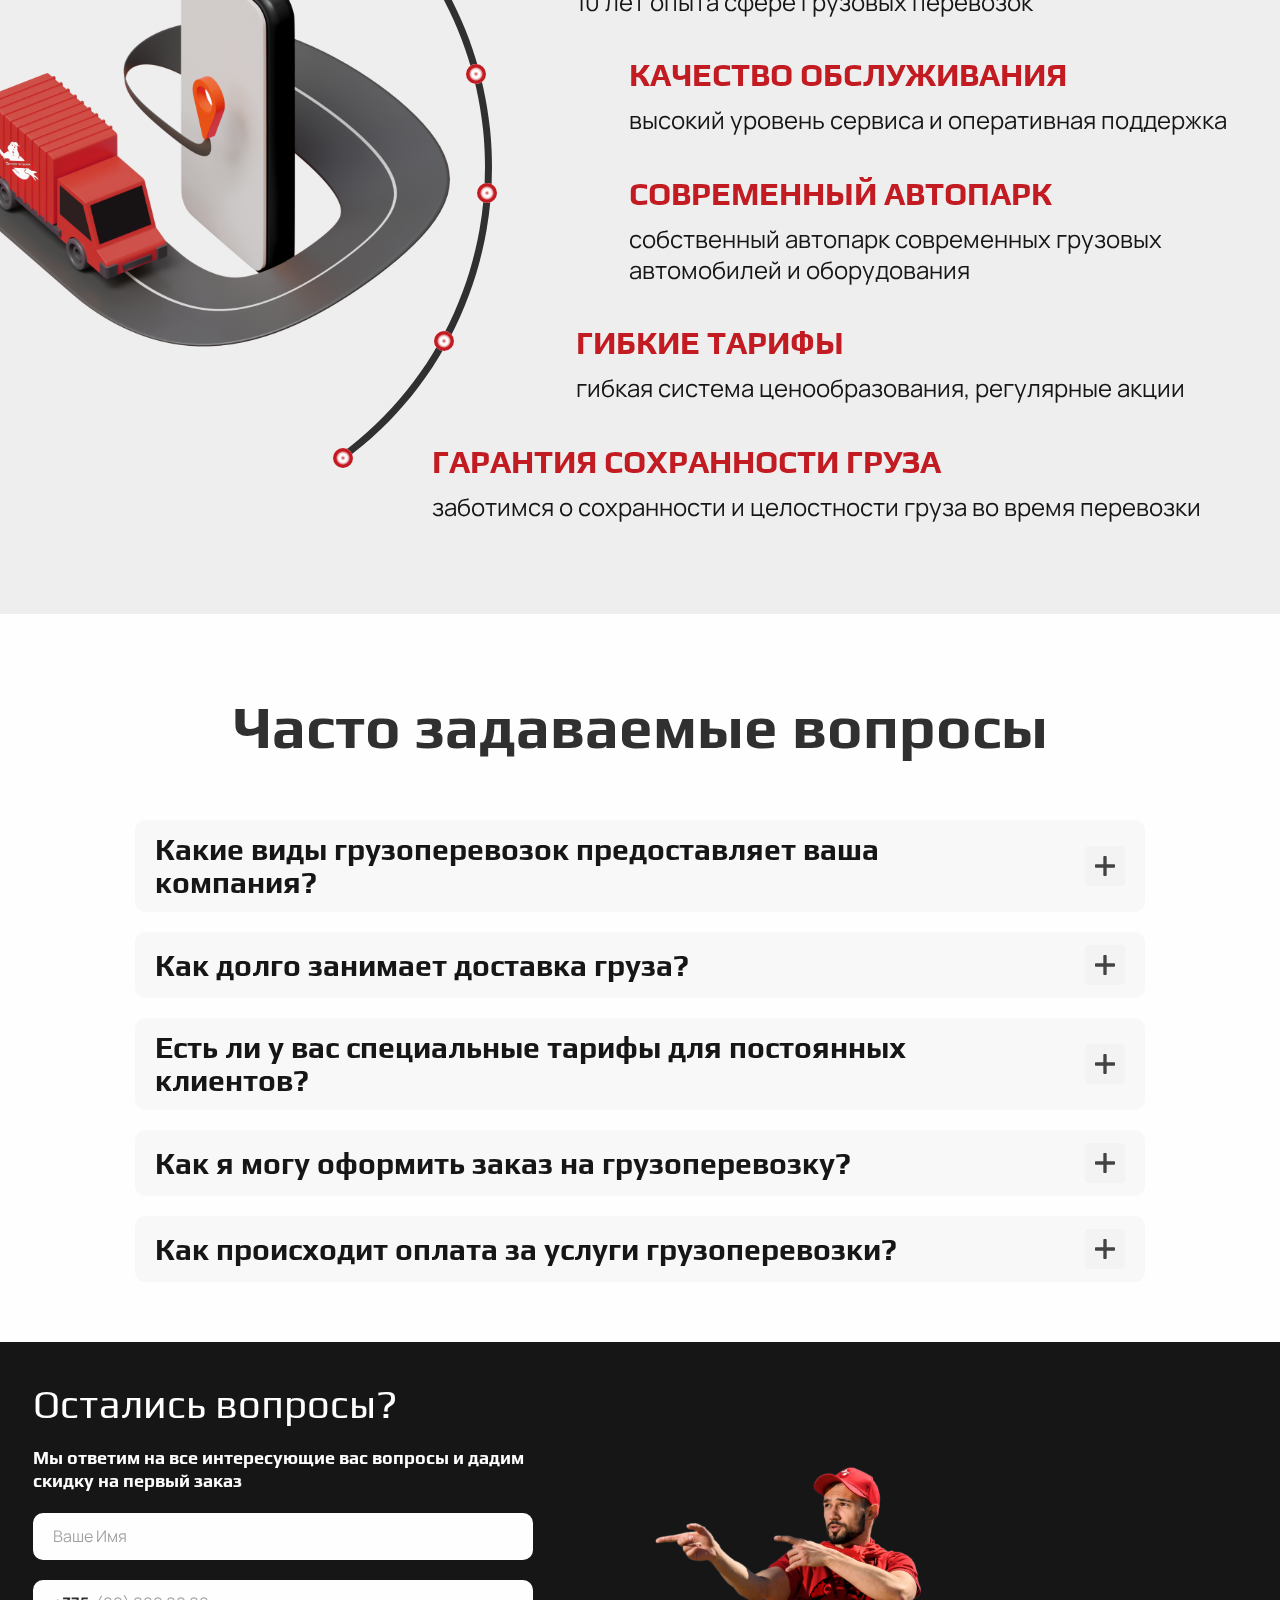
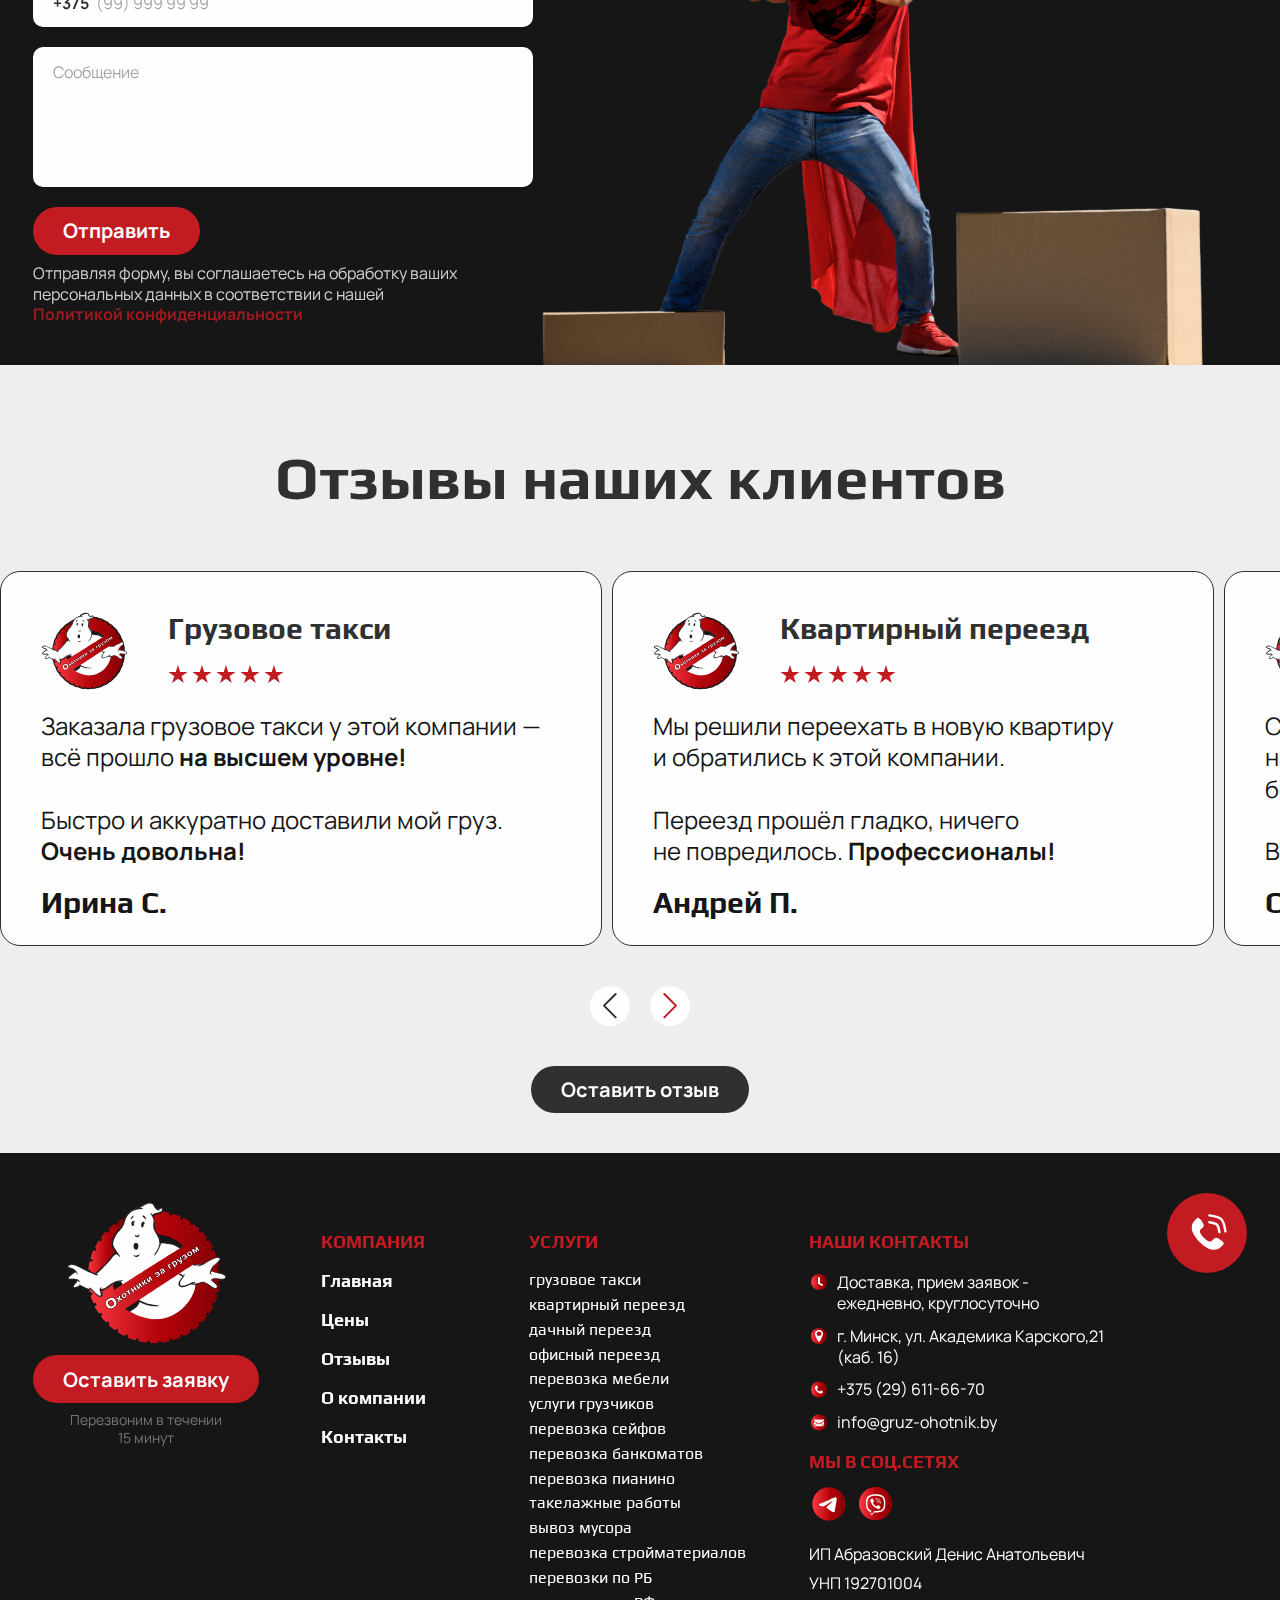
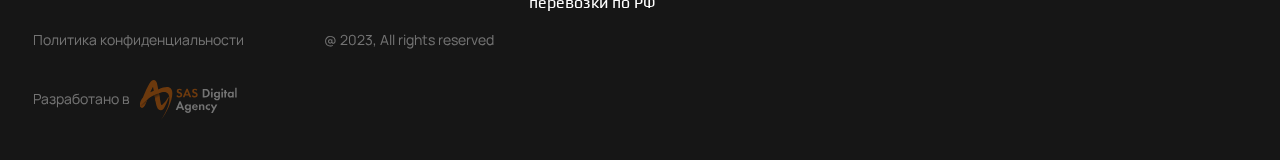
==== commit 97d7c3fe: "commit" ====
--- a/index.html
+++ b/index.html
@@ -837,18 +837,18 @@
                     <nav class="footer-menu footer-margin">
                         <ul class="footer-menu__list">
                             <li class="footer-title">Компания</li>
-                            <li class="footer-menu__list-item"><a href="">Главная</a></li>
-                            <li class="footer-menu__list-item"><a href="">Цены</a></li>
-                            <li class="footer-menu__list-item"><a href="">Отзывы</a></li>
-                            <li class="footer-menu__list-item"><a href="">О компании</a></li>
-                            <li class="footer-menu__list-item"><a href="">Контакты</a></li>
+                            <li class="footer-menu__list-item"><a href="index.html">Главная</a></li>
+                            <li class="footer-menu__list-item"><a href="price.html">Цены</a></li>
+                            <li class="footer-menu__list-item"><a href="reviews.html">Отзывы</a></li>
+                            <li class="footer-menu__list-item"><a href="about.html">О компании</a></li>
+                            <li class="footer-menu__list-item"><a href="contacts.html">Контакты</a></li>
                         </ul>
                     </nav>
                     <nav class="footer-services footer-margin">
                         <p class="footer-title footer-service-title">Услуги</p>
                         <ul class="footer-services__list">
                             <li class="footer-services__list-item"><a href="">грузовое такси</a></li>
-                            <li class="footer-services__list-item"><a href="">квартирный переезд</a></li>
+                            <li class="footer-services__list-item"><a href="pereezd.html">квартирный переезд</a></li>
                             <li class="footer-services__list-item"><a href="">дачный переезд</a></li>
                             <li class="footer-services__list-item"><a href="">офисный переезд</a></li>
                             <li class="footer-services__list-item"><a href="">перевозка мебели</a></li>
--- a/css/common.css
+++ b/css/common.css
@@ -8,11 +8,6 @@
     margin: 0;
     padding: 0;
     box-sizing: border-box;
-}
-
-body,
-section {
-    overflow-x: hidden;
 }
 
 input {
@@ -892,6 +887,39 @@
     }
 }
 
+@media (max-width: 767px) {
+    .popup {
+        padding: 20px;
+        max-width: 95%;
+        gap: 12px;
+    }
+    .popup-logo {
+        width: 100px;
+        height: 100px;
+    }
+    .popup .title {
+        font-size: 18px !important;
+    }
+    .popup-descr {
+        font-size: 14px;
+    }
+    .popup .form-input {
+        height: 45px;
+    }
+    .popup .form-input input {
+        font-size: 16px;
+    }
+    .popup .form-input .phone-code-input {
+        width: 37px;
+    }
+    .popup .form-agreement {
+        font-size: 14px;
+    }
+    .popup-form button {
+        margin-top: 12px;
+    }
+}
+
 /* burger-menu */
 section:first-child {
     position: relative;
@@ -903,21 +931,23 @@
 
 @media (max-width: 1200px) {
     .burger-menu {
+        position: absolute;
         display: block;
-        position: absolute;
-        z-index: 50;
-        right: -100%;
+        right: 0;
         top: 2px;
         max-width: 379px;
         width: 100%;
         padding: 40px 0;
         background: #161616;
+
         transition: .3s all;
+        z-index: -1;
+        opacity: 0;
     }
     .burger-menu.active {
-        right: 0;
-    }
-    
+        z-index: 50;
+        opacity: 1;
+    }
     .burger-menu .menu__list {
         flex-direction: column;
         gap: 20px;
--- a/css/common-blocks.css
+++ b/css/common-blocks.css
@@ -1,6 +1,7 @@
 .consultation {
     background: #161616;
     position: relative;
+    overflow: hidden;
 }
 
 .consultation .container {
